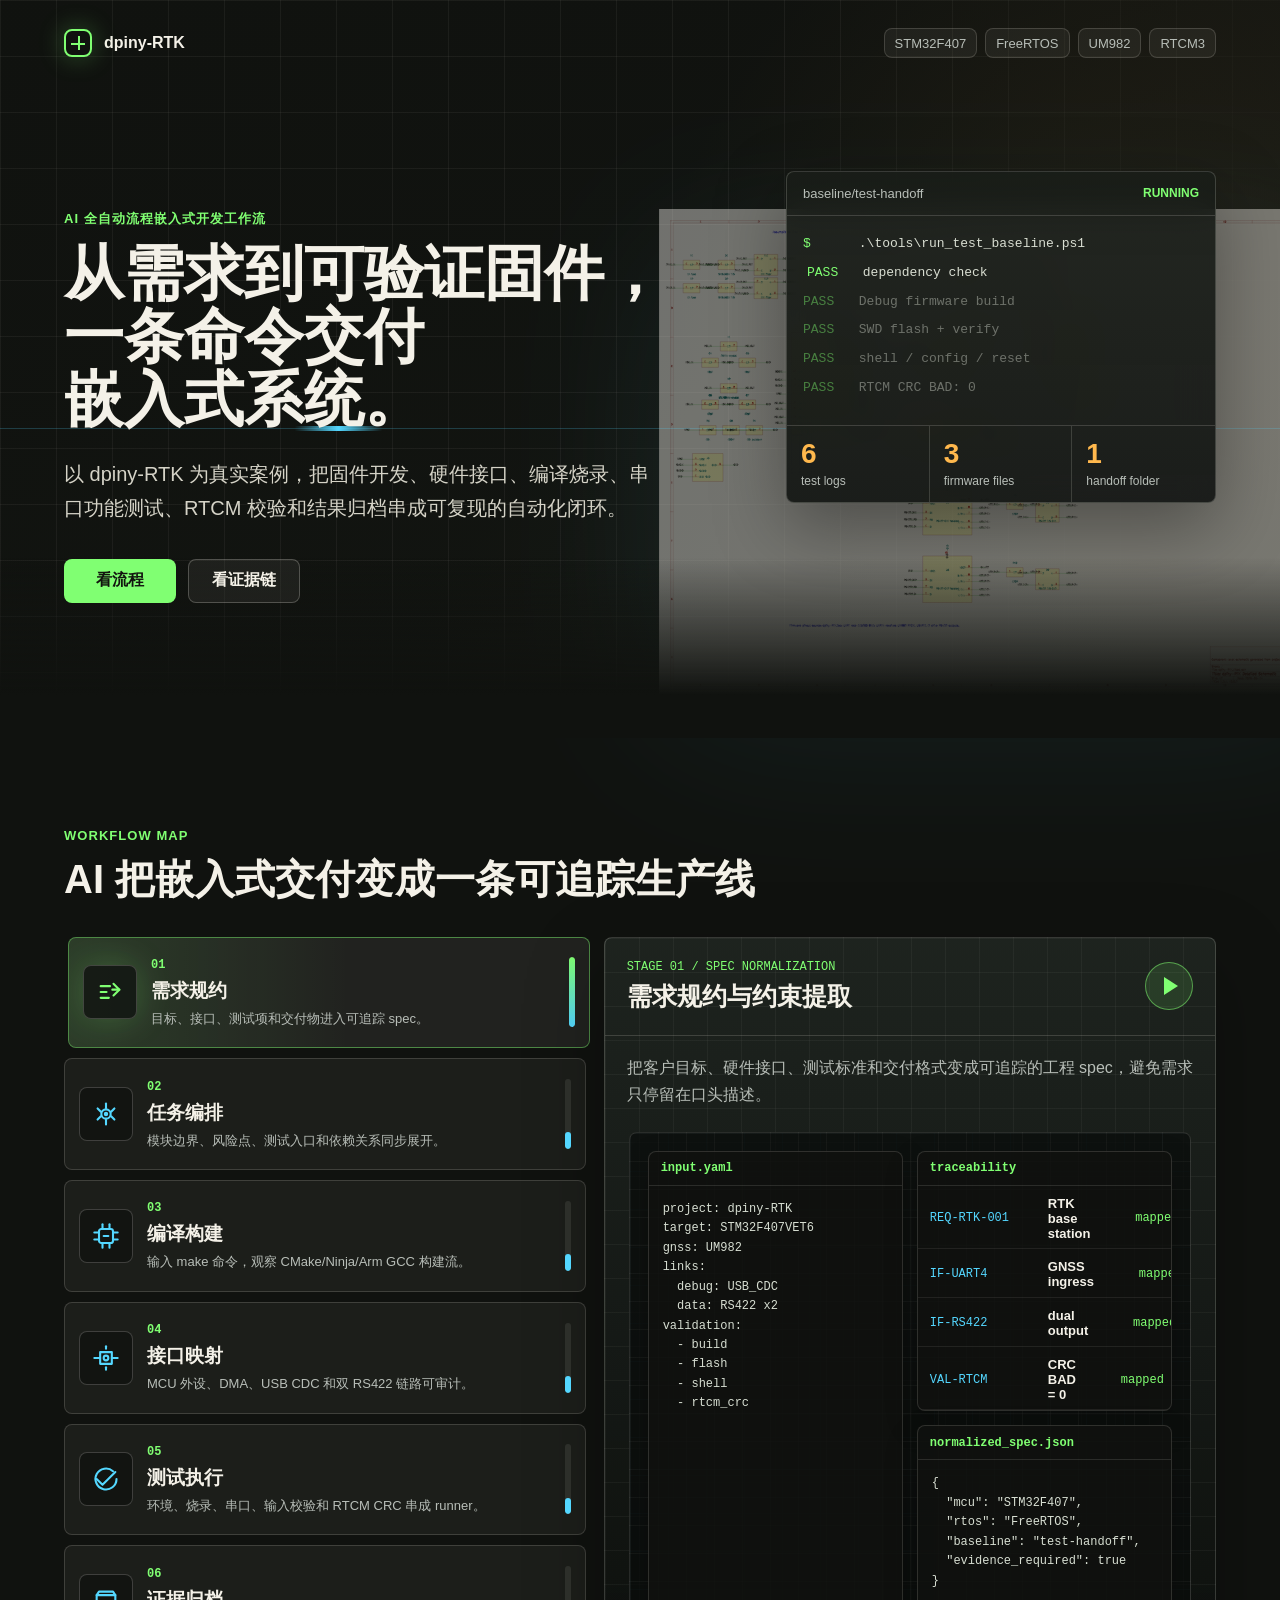
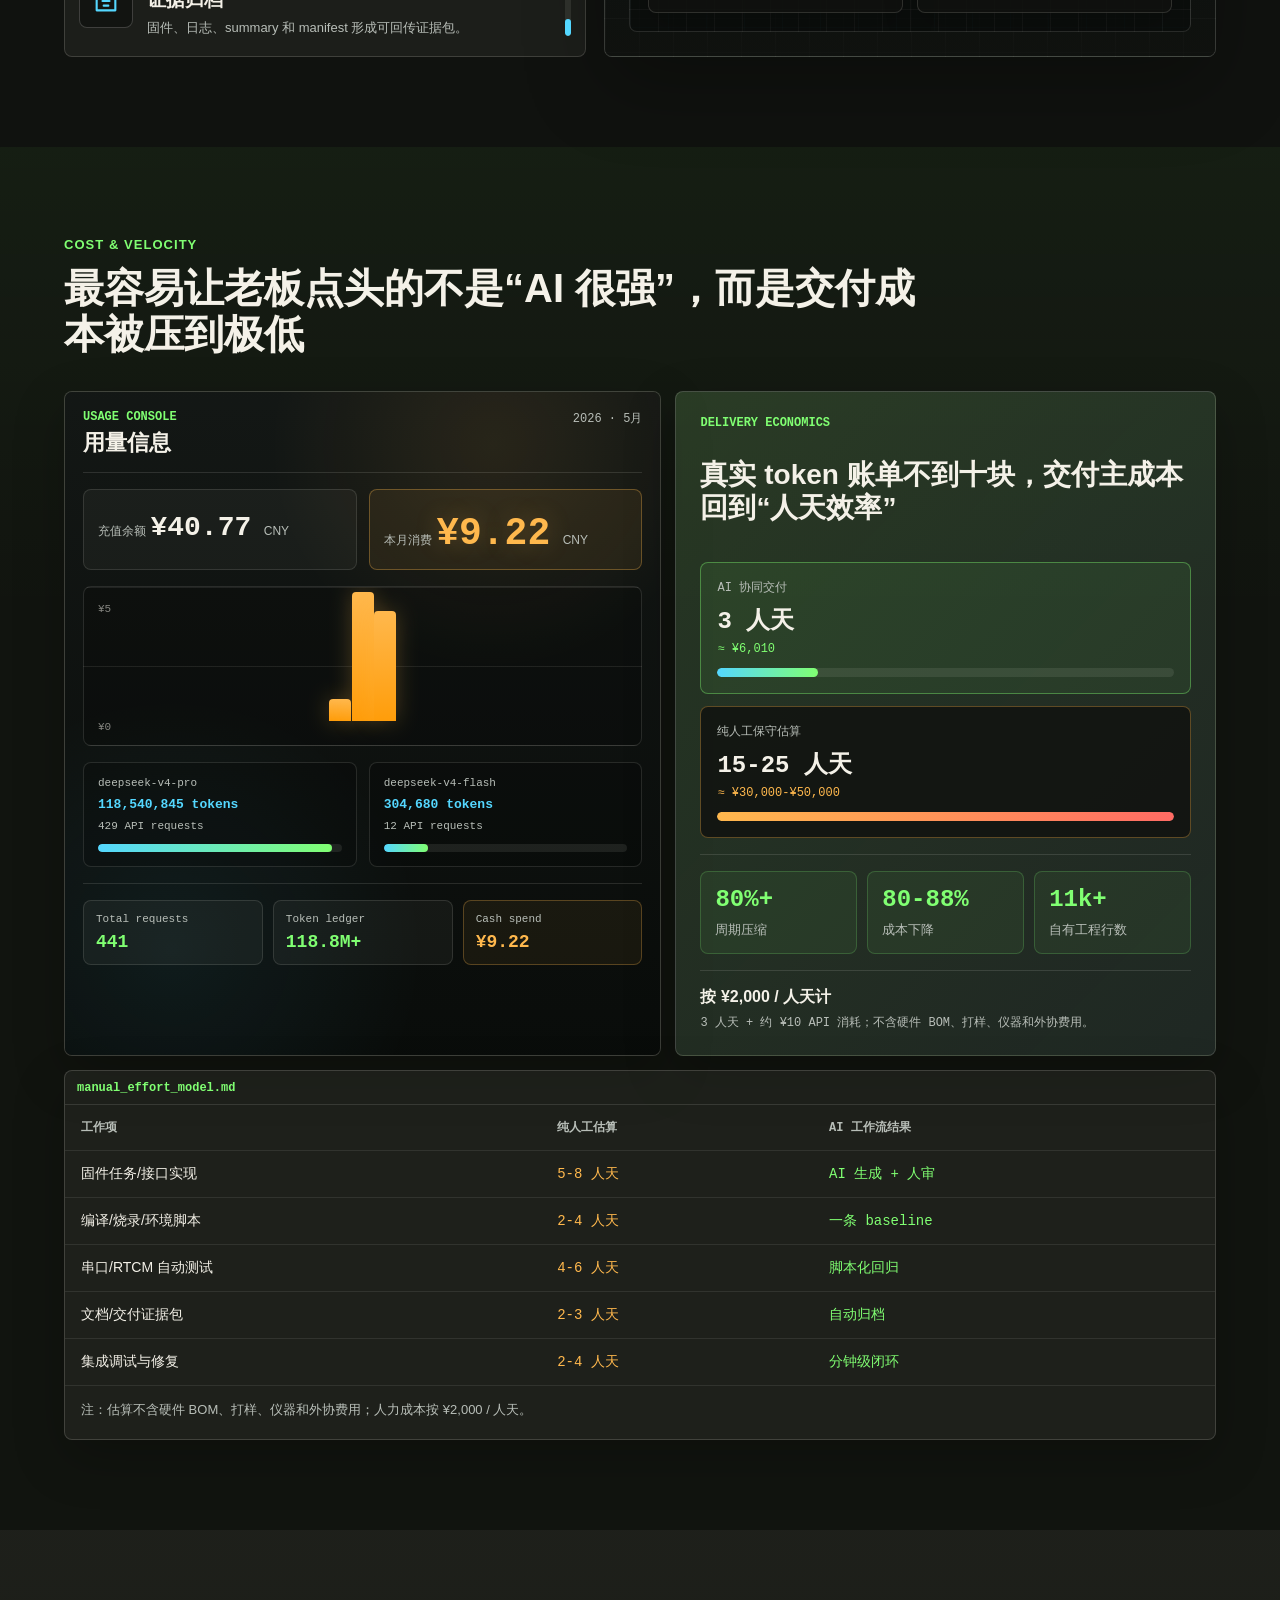
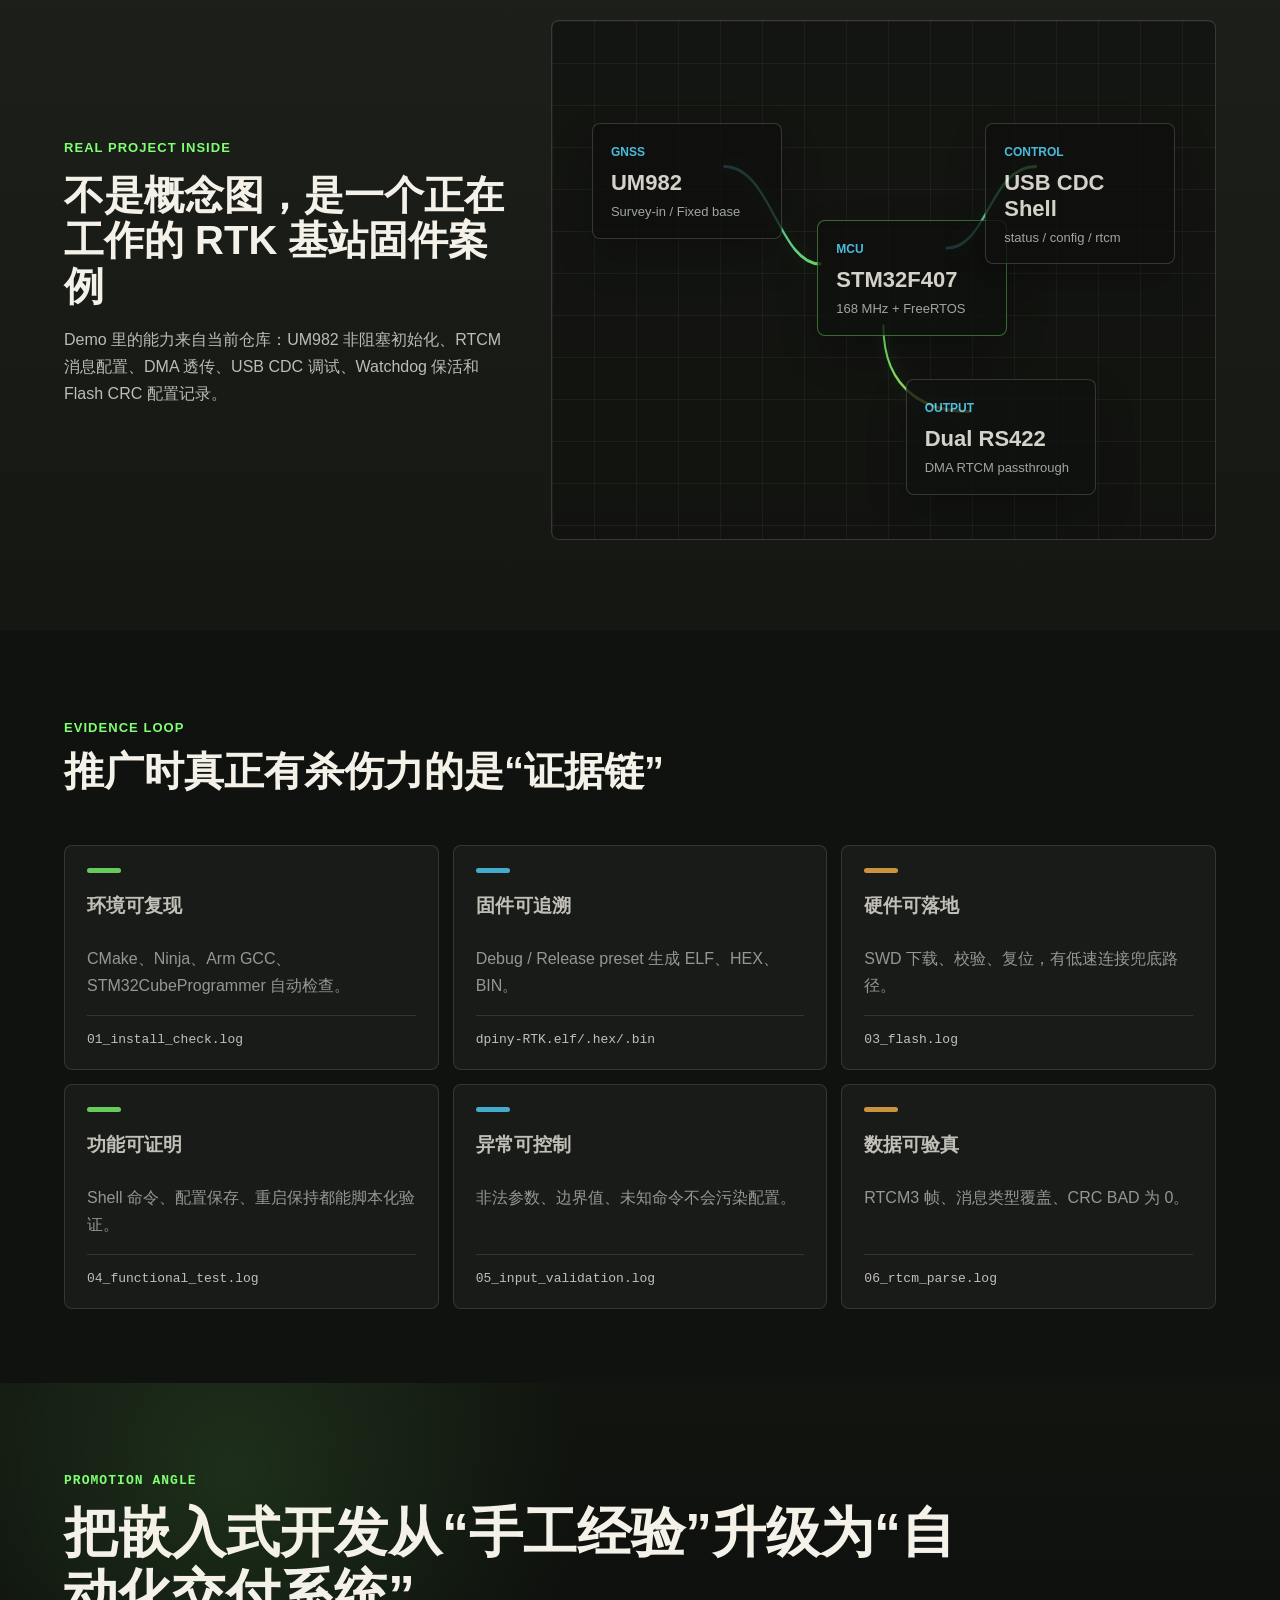
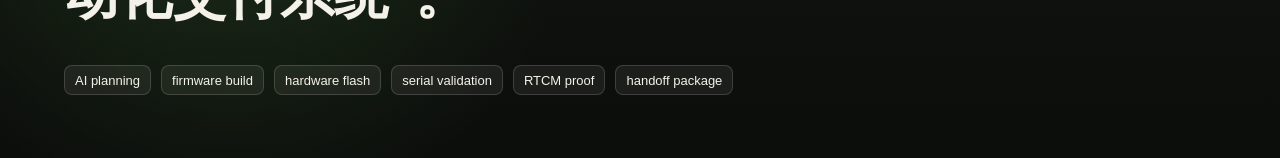
==== docs/index.html @ 2e9d2f45 "Initial public showcase release" ====
<!doctype html>
<html lang="zh-CN">
  <head>
    <meta charset="utf-8">
    <meta name="viewport" content="width=device-width, initial-scale=1">
    <meta http-equiv="refresh" content="0; url=./promo-demo/">
    <title>dpiny-RTK AI Embedded Workflow</title>
    <style>
      :root {
        color-scheme: dark;
        font-family: "Segoe UI", "PingFang SC", "Microsoft YaHei", Arial, sans-serif;
        background: #10120f;
        color: #f4f1e8;
      }

      body {
        margin: 0;
        min-height: 100vh;
        display: grid;
        place-items: center;
        padding: 24px;
      }

      main {
        max-width: 680px;
        border: 1px solid rgba(244, 241, 232, 0.16);
        border-radius: 8px;
        padding: 28px;
        background: rgba(244, 241, 232, 0.06);
      }

      h1 {
        margin: 0 0 12px;
        font-size: 28px;
        letter-spacing: 0;
      }

      p {
        margin: 0 0 18px;
        color: #b8beb8;
        line-height: 1.7;
      }

      a {
        color: #80ff72;
        font-weight: 700;
      }
    </style>
  </head>
  <body>
    <main>
      <h1>dpiny-RTK AI Embedded Workflow</h1>
      <p>正在打开项目交互主页。如果没有自动跳转，请点击下面的链接。</p>
      <a href="./promo-demo/">打开交互 Demo</a>
    </main>
  </body>
</html>
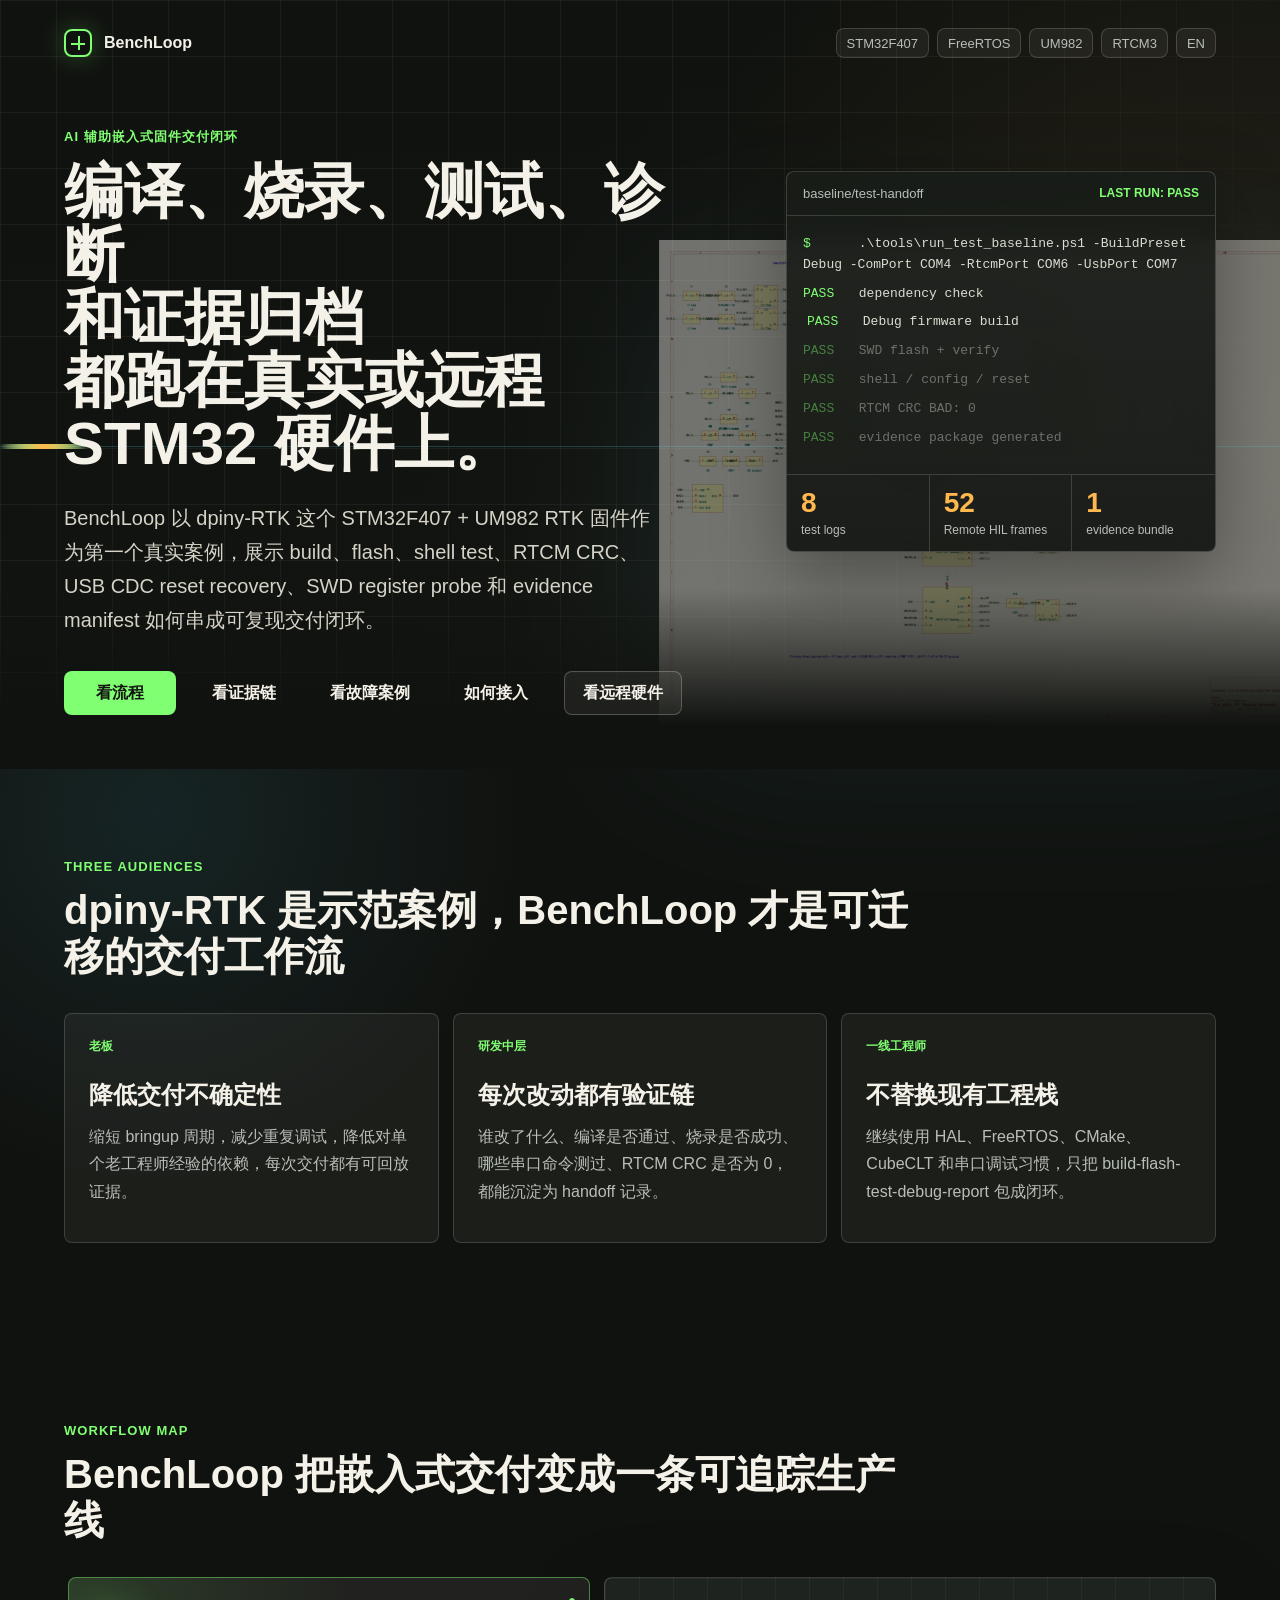
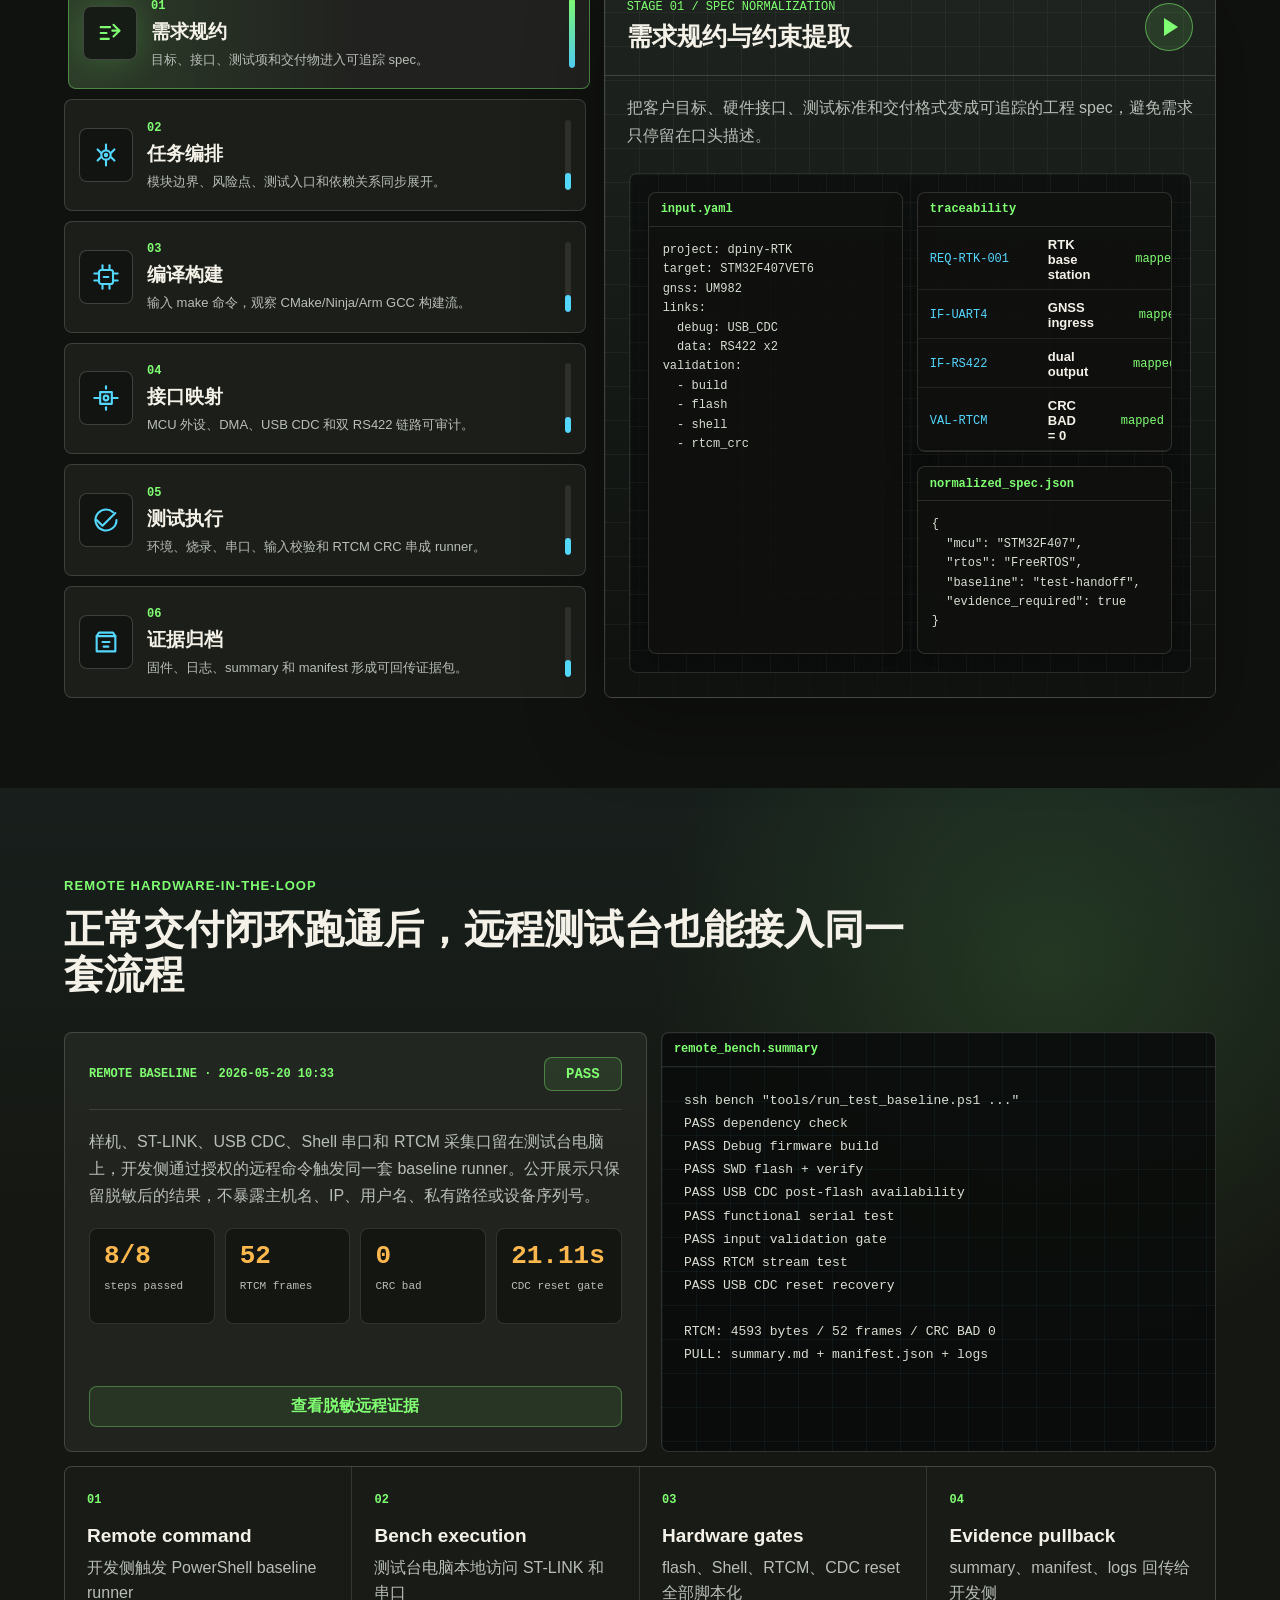
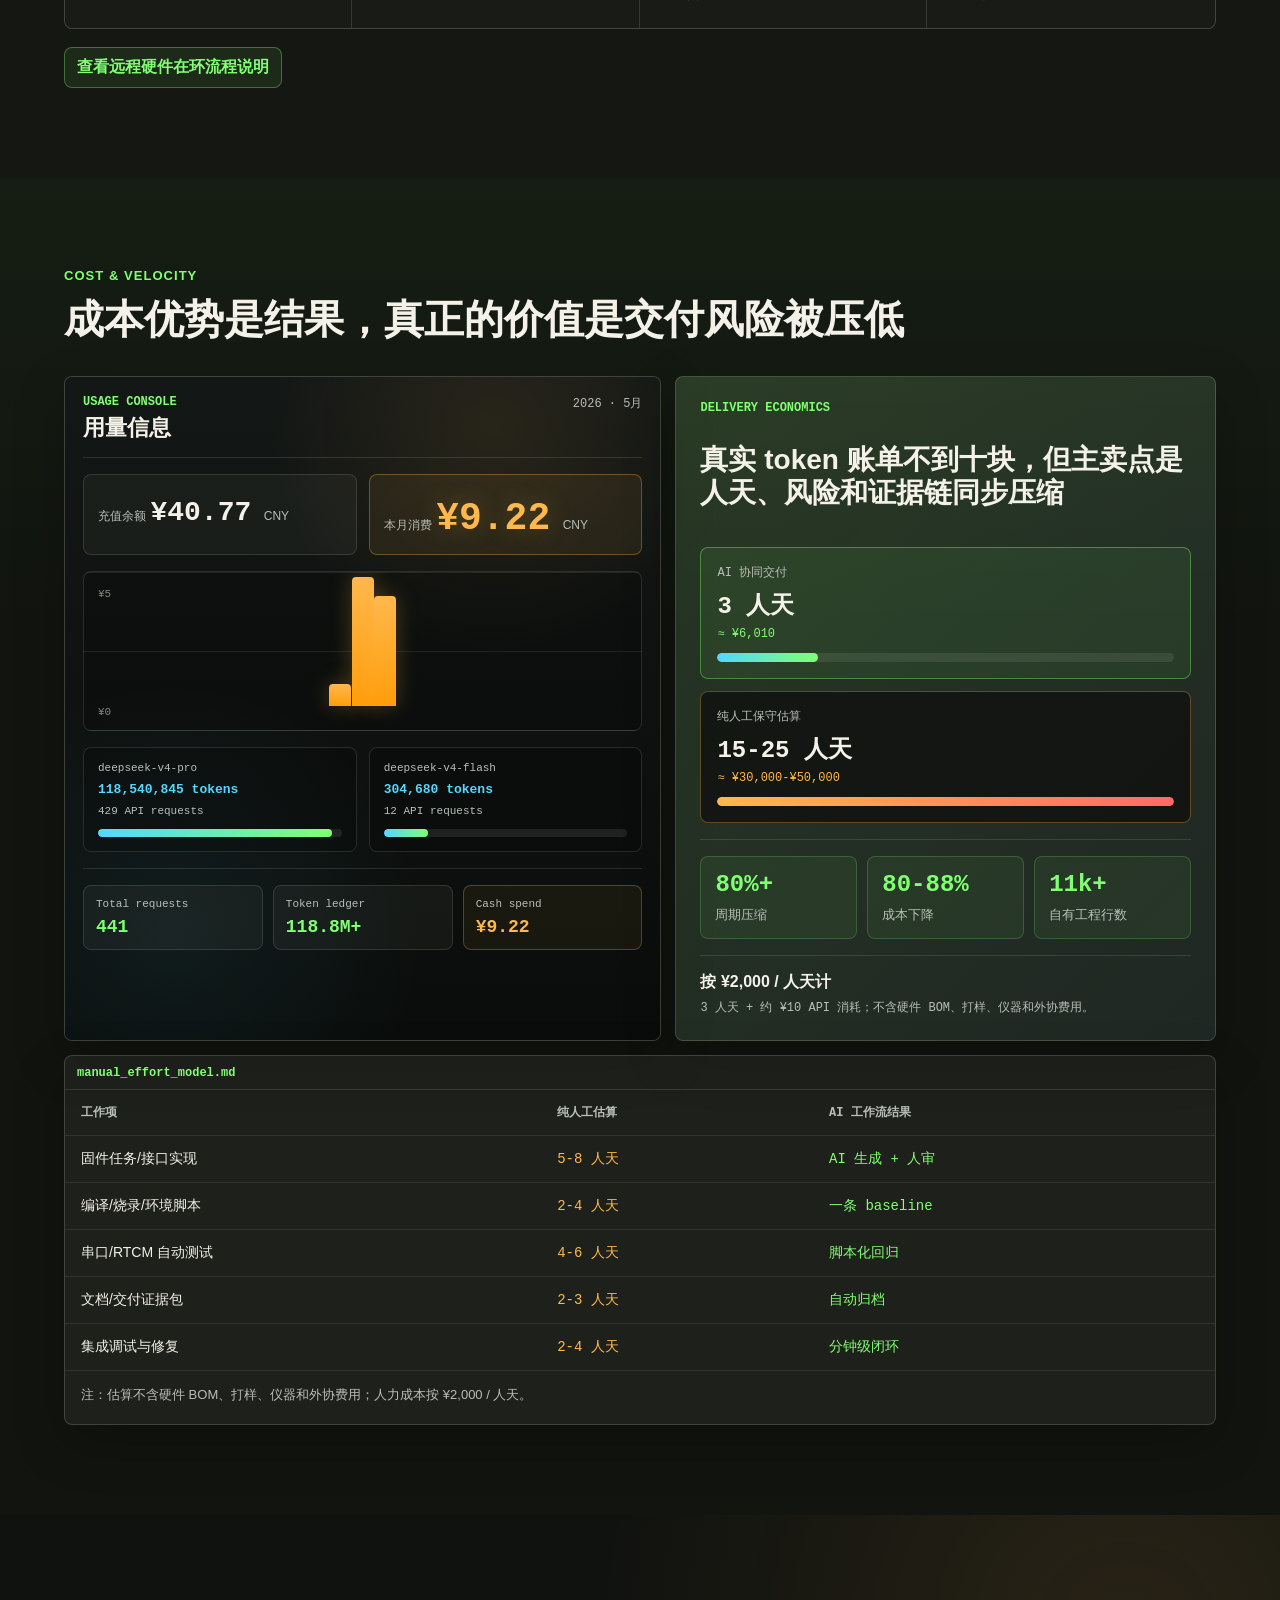
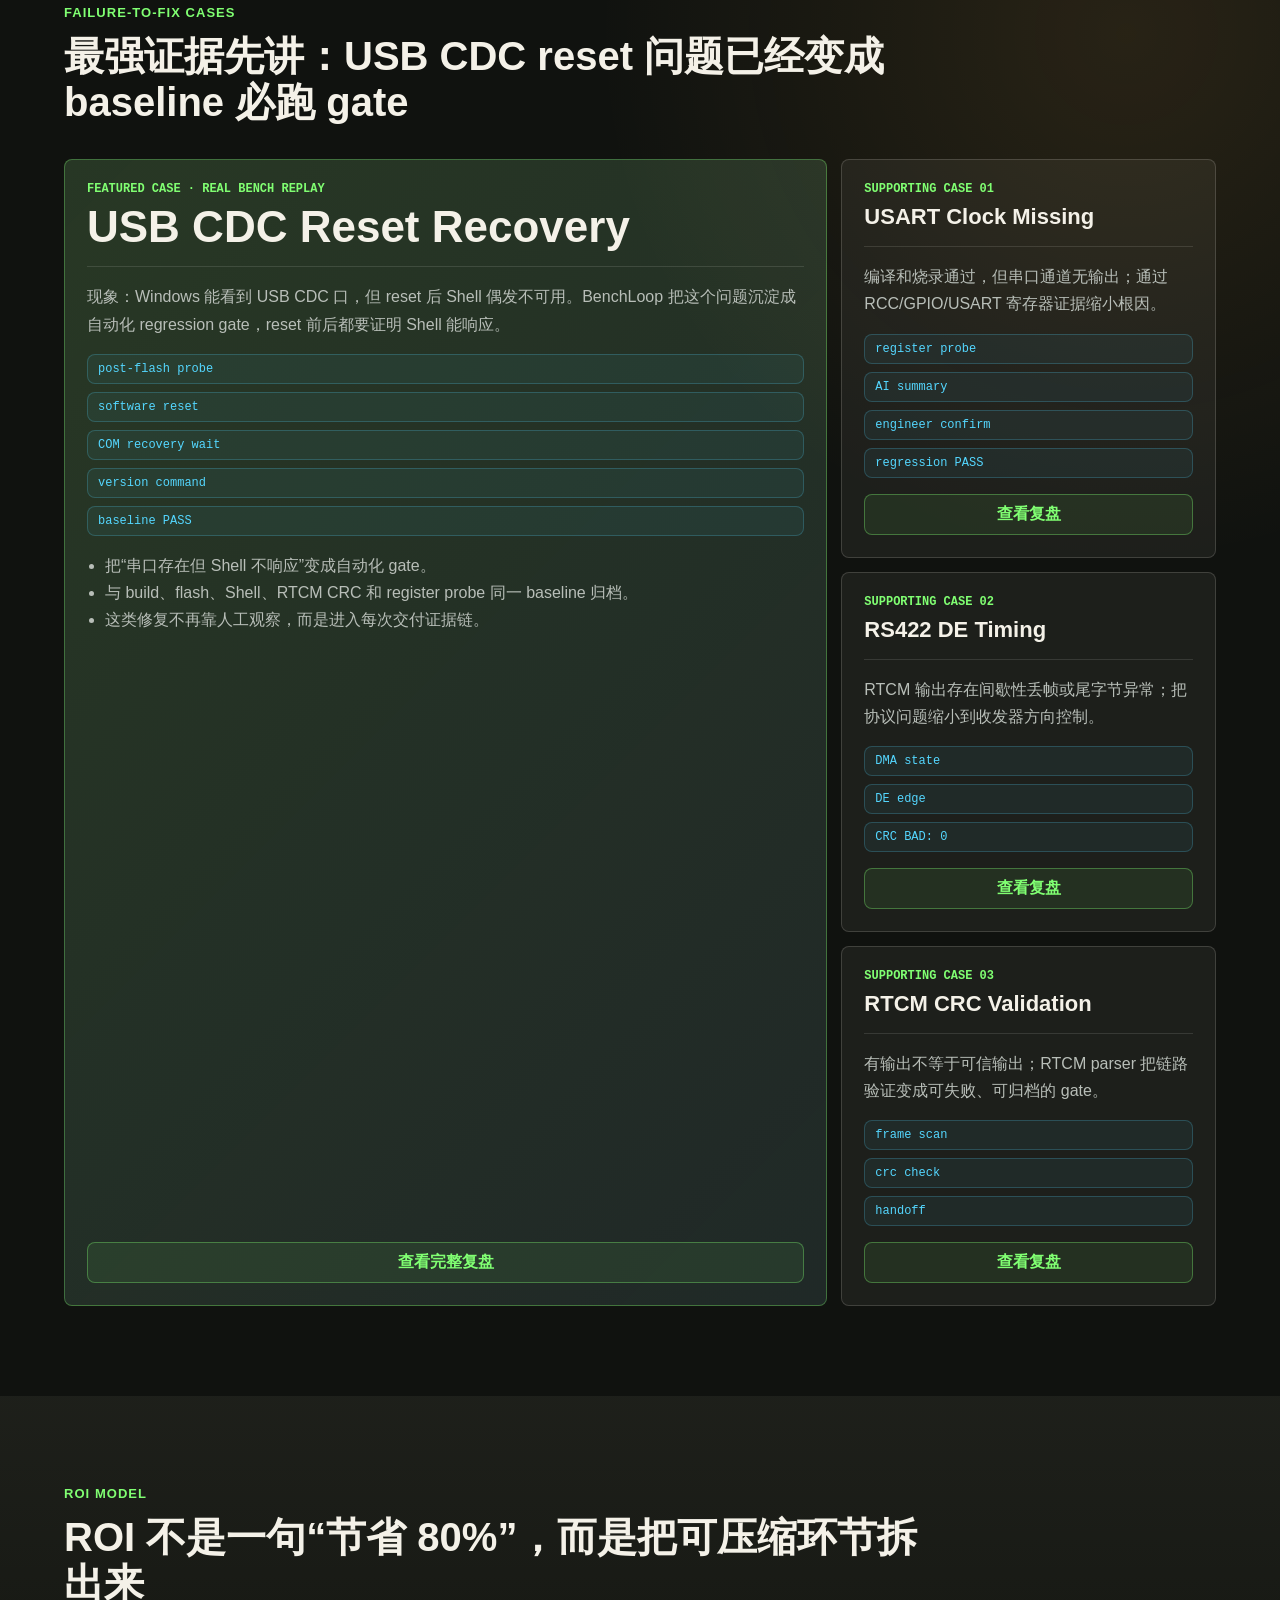
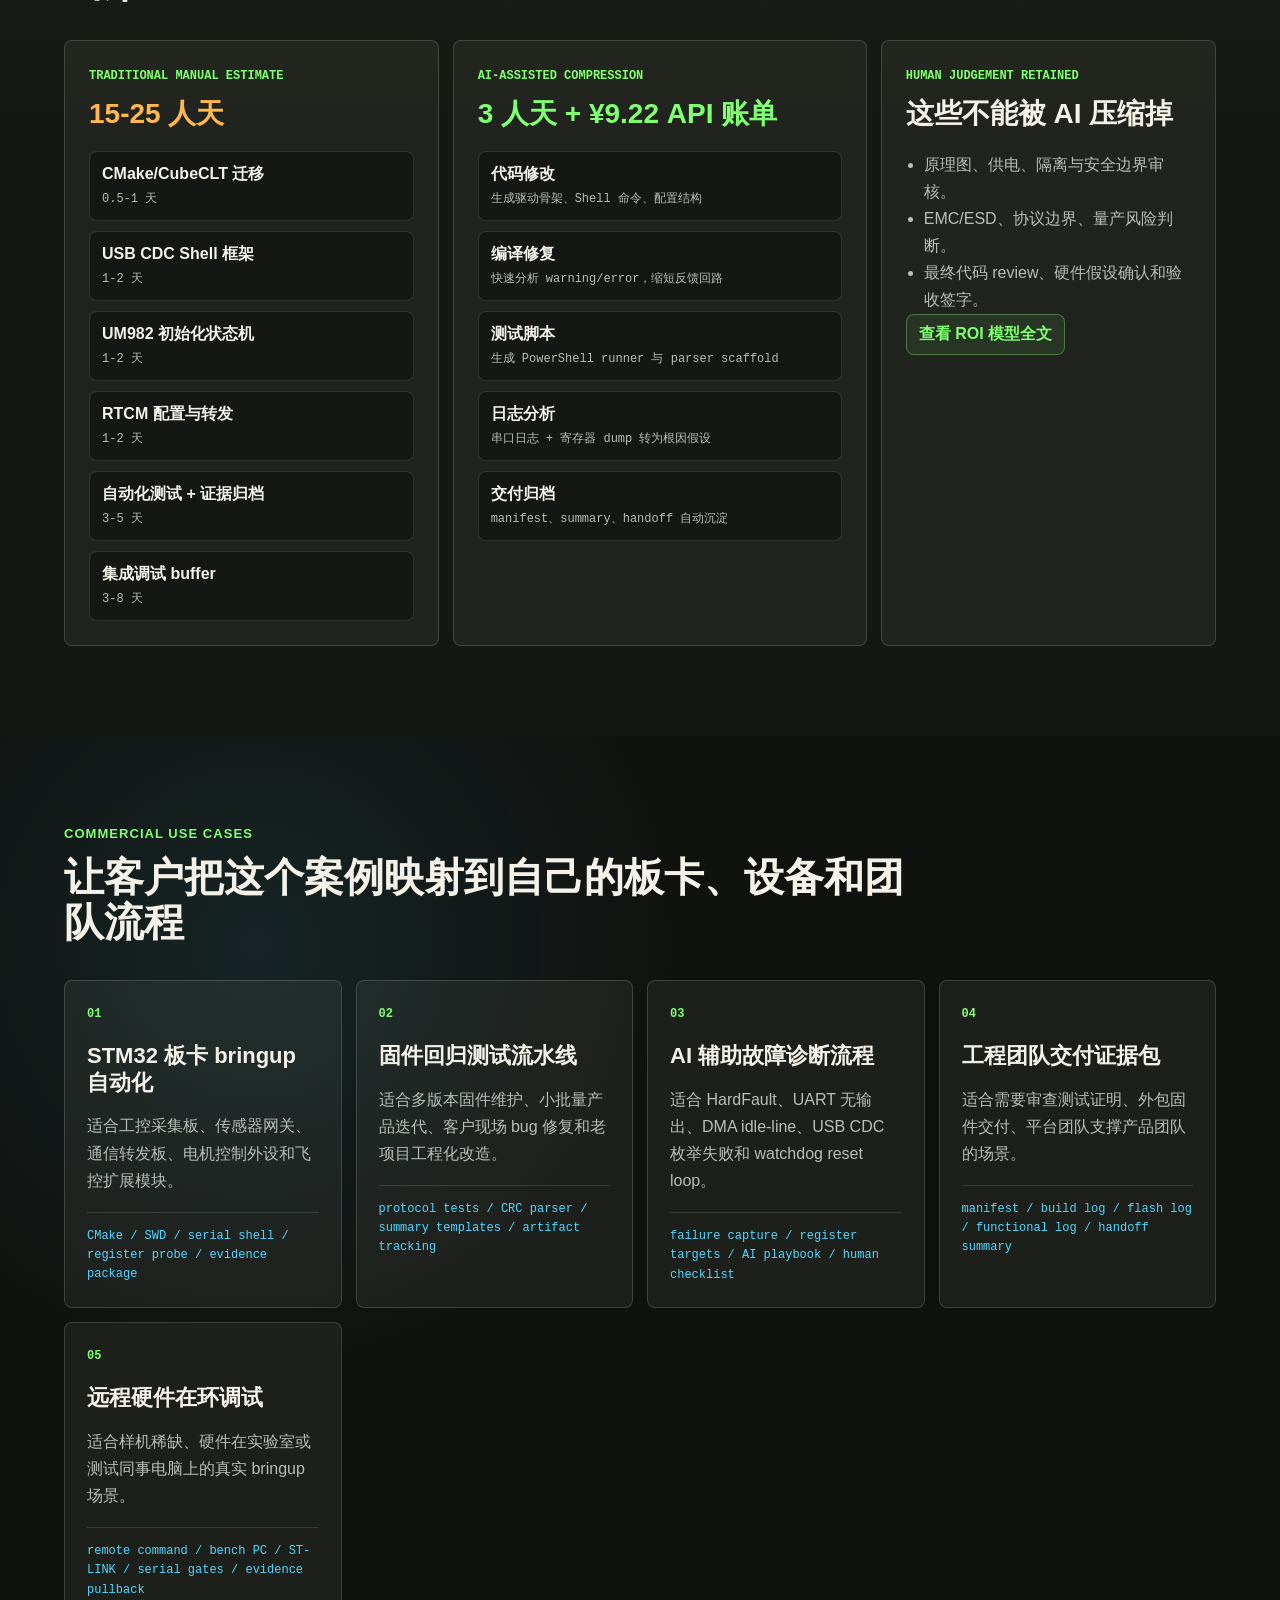
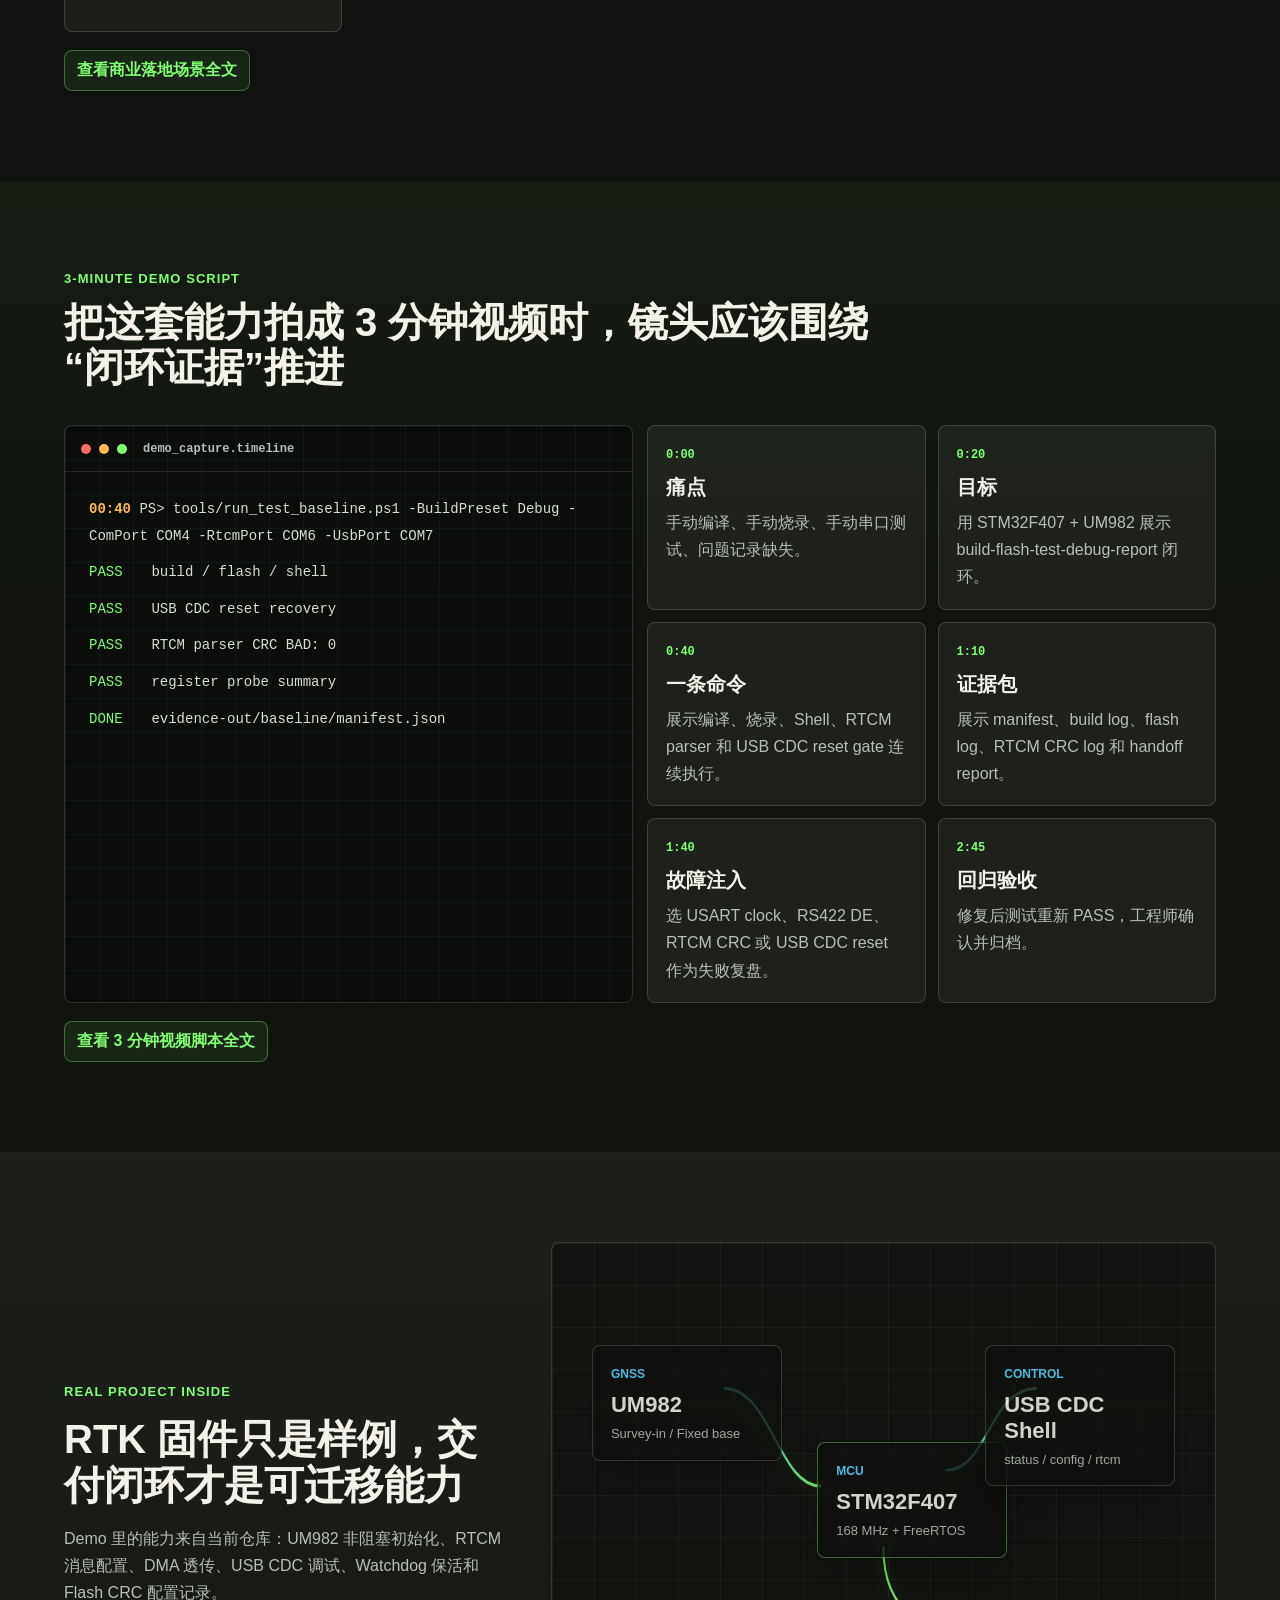
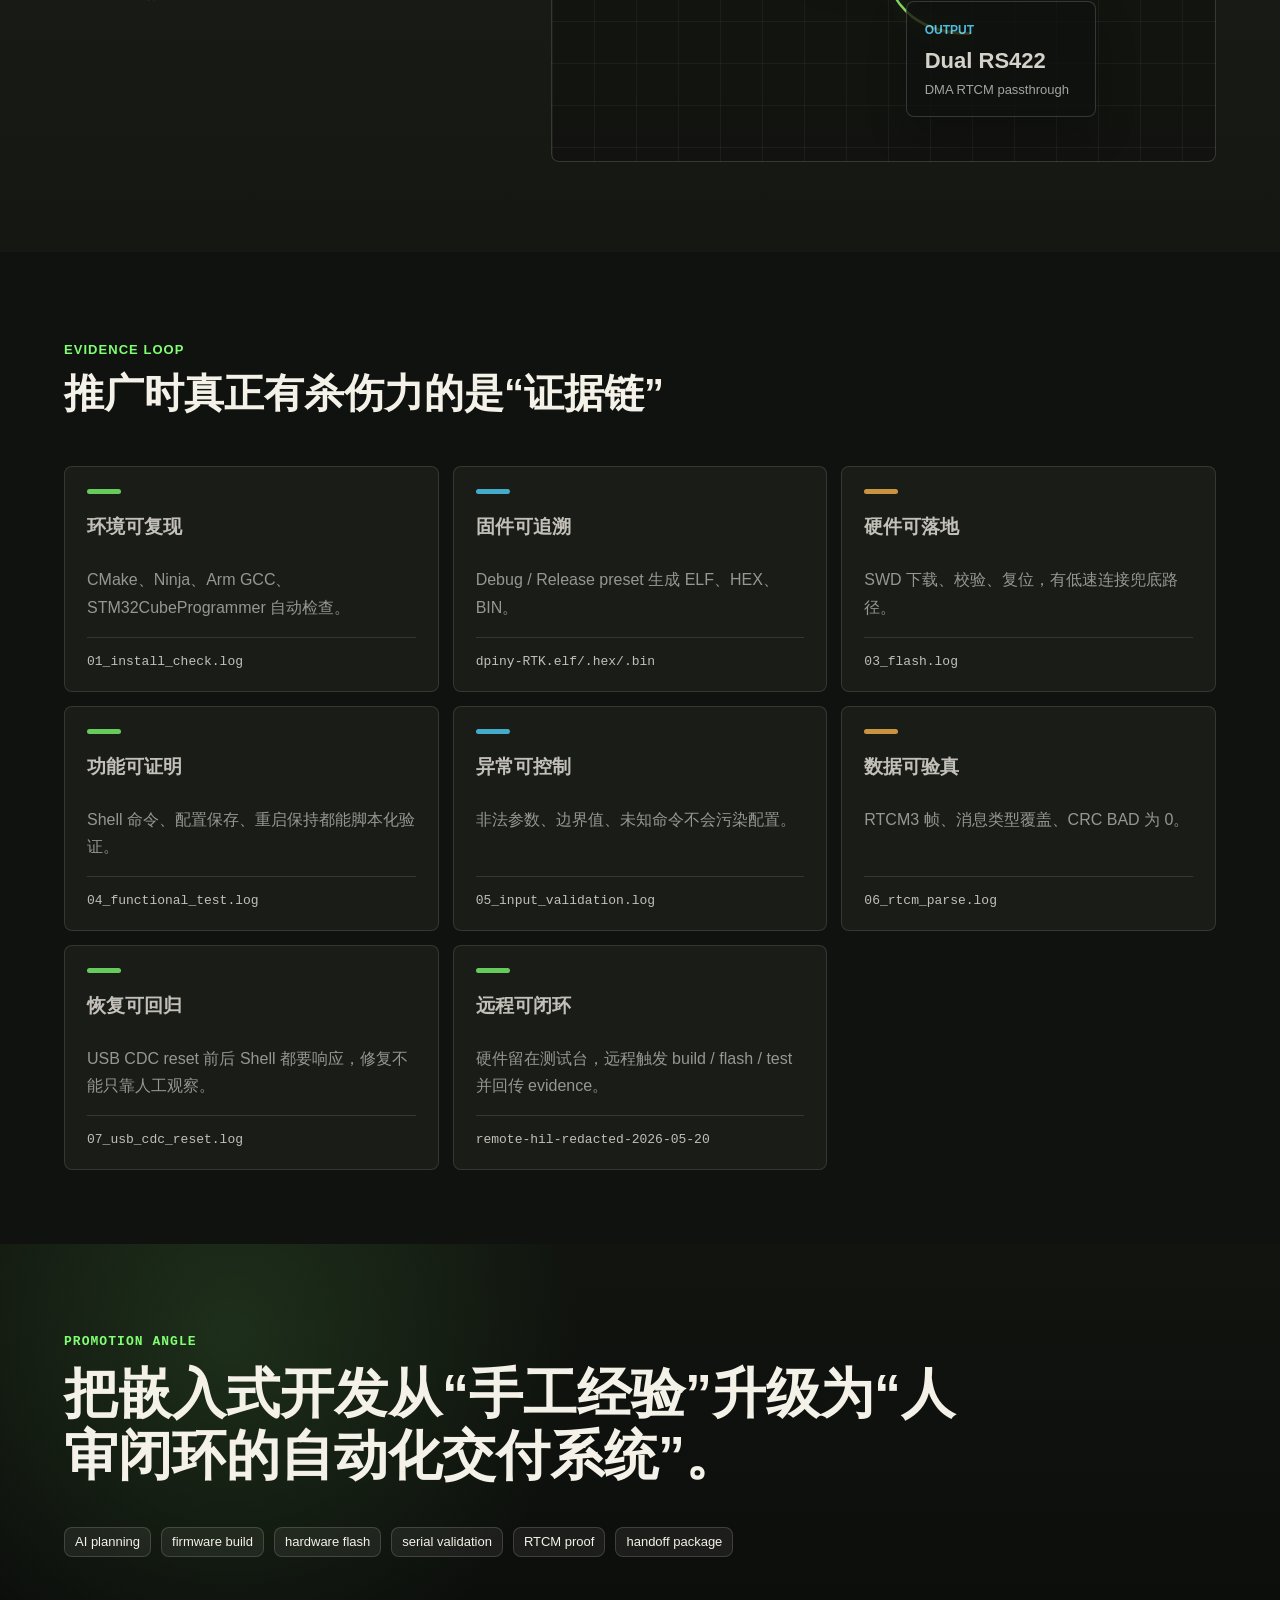
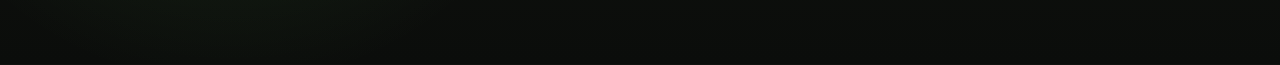
==== commit cbeb20c2: "Rebrand showcase as BenchLoop" ====
--- a/docs/index.html
+++ b/docs/index.html
@@ -4,7 +4,7 @@
     <meta charset="utf-8">
     <meta name="viewport" content="width=device-width, initial-scale=1">
     <meta http-equiv="refresh" content="0; url=./promo-demo/">
-    <title>dpiny-RTK AI Embedded Workflow</title>
+    <title>BenchLoop AI Embedded Workflow</title>
     <style>
       :root {
         color-scheme: dark;
@@ -49,7 +49,7 @@
   </head>
   <body>
     <main>
-      <h1>dpiny-RTK AI Embedded Workflow</h1>
+      <h1>BenchLoop AI Embedded Workflow</h1>
       <p>正在打开项目交互主页。如果没有自动跳转，请点击下面的链接。</p>
       <a href="./promo-demo/">打开交互 Demo</a>
     </main>
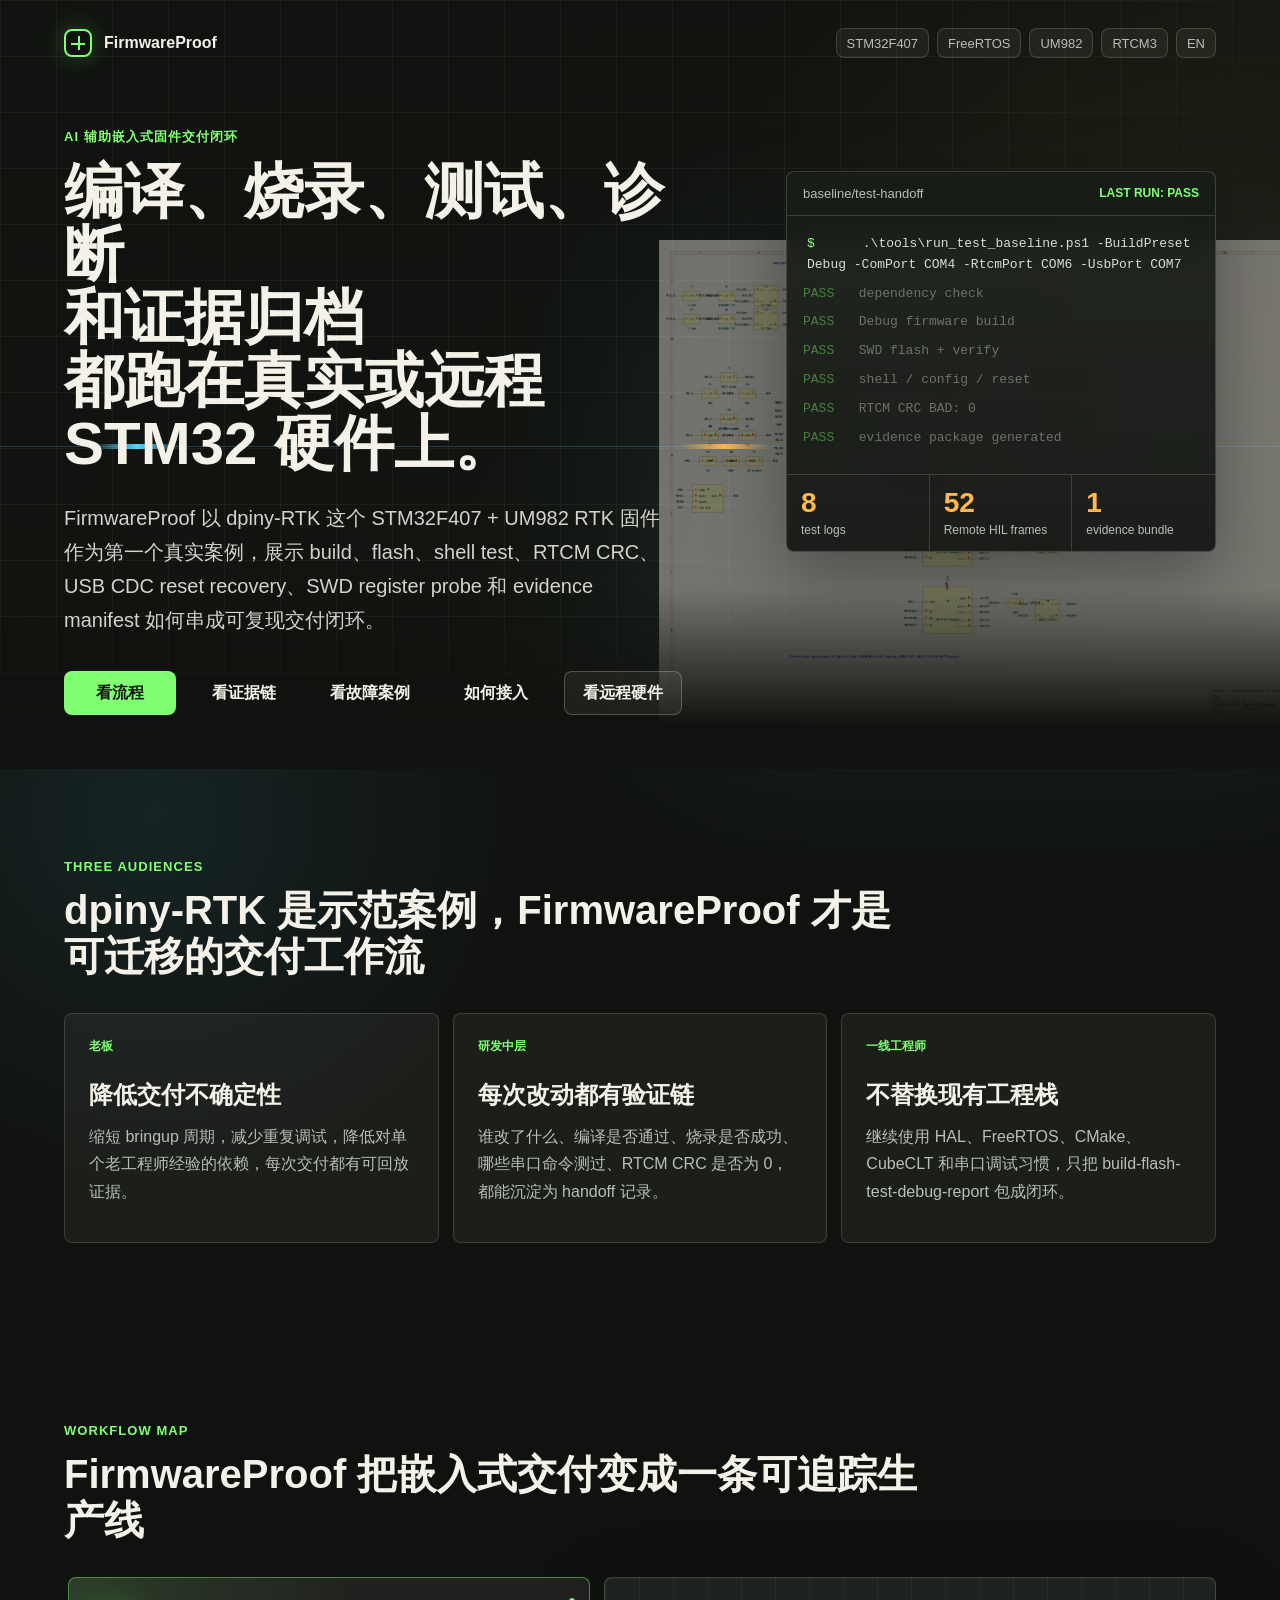
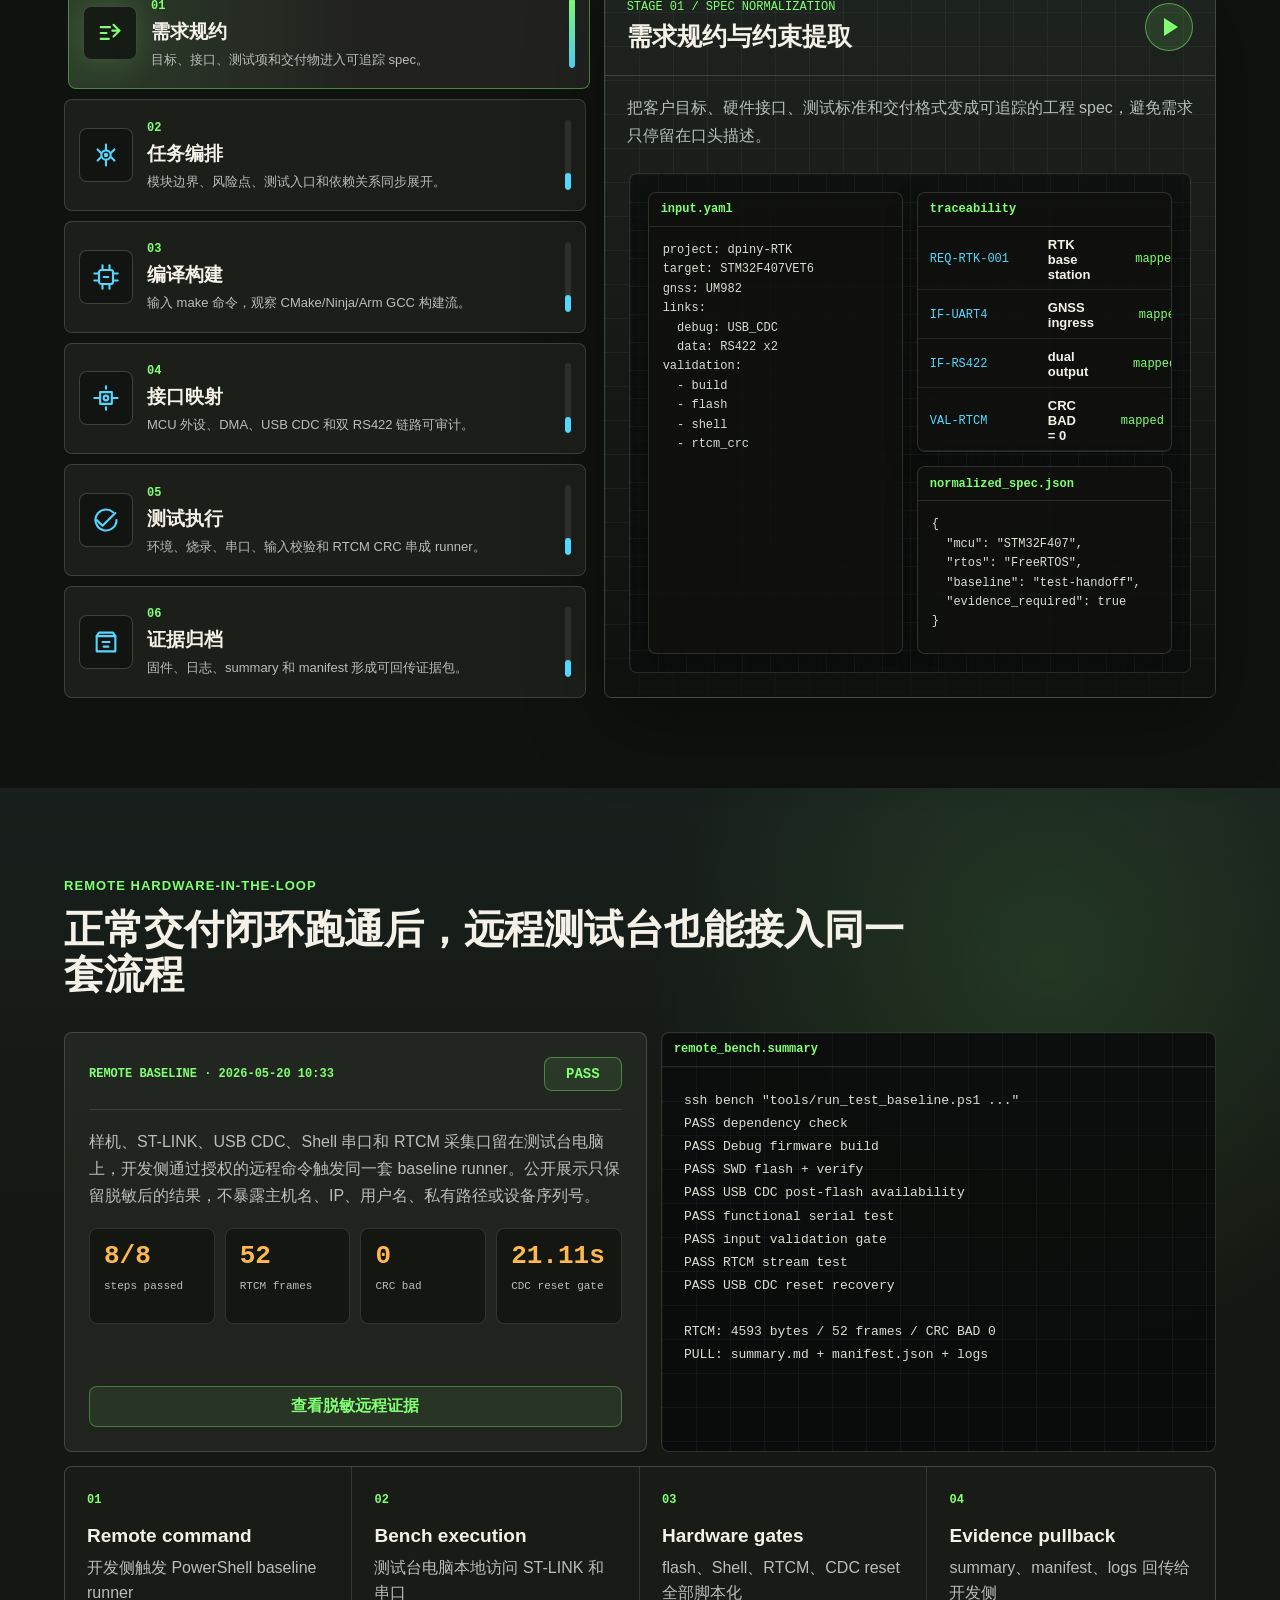
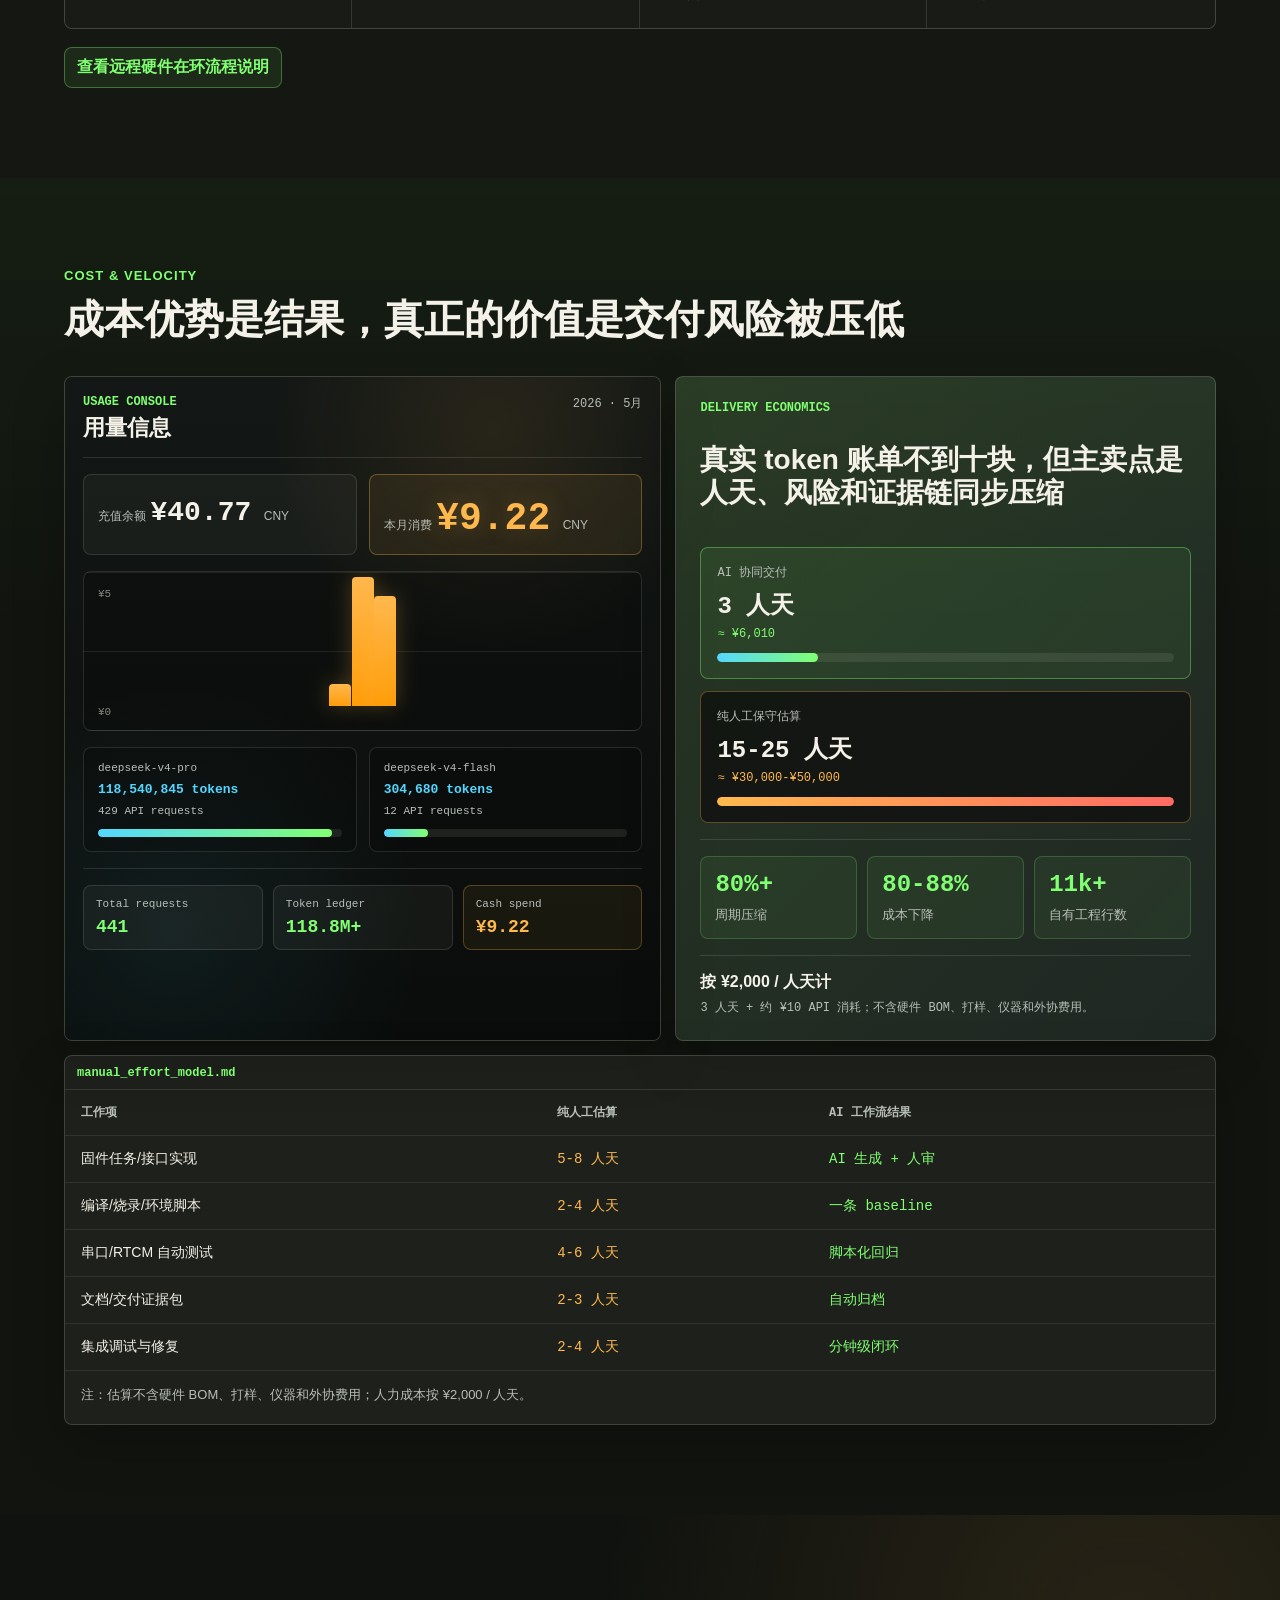
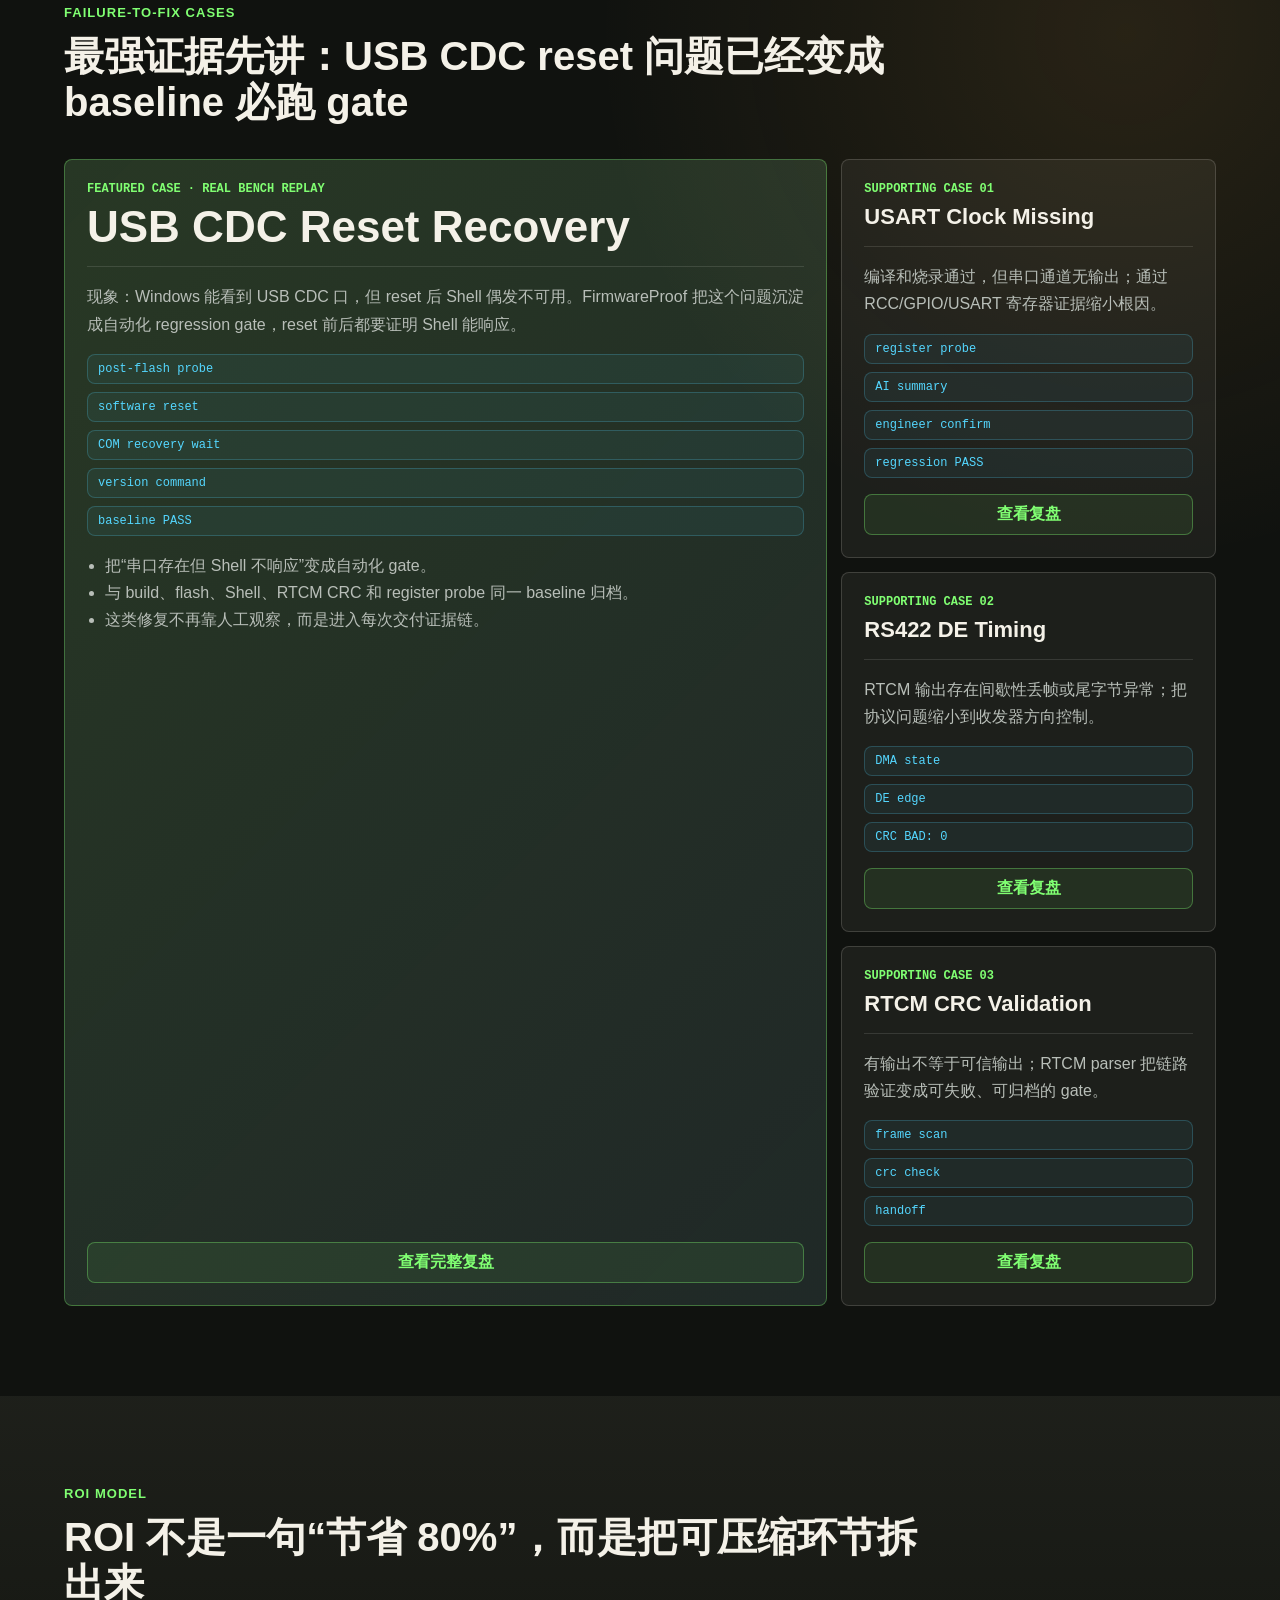
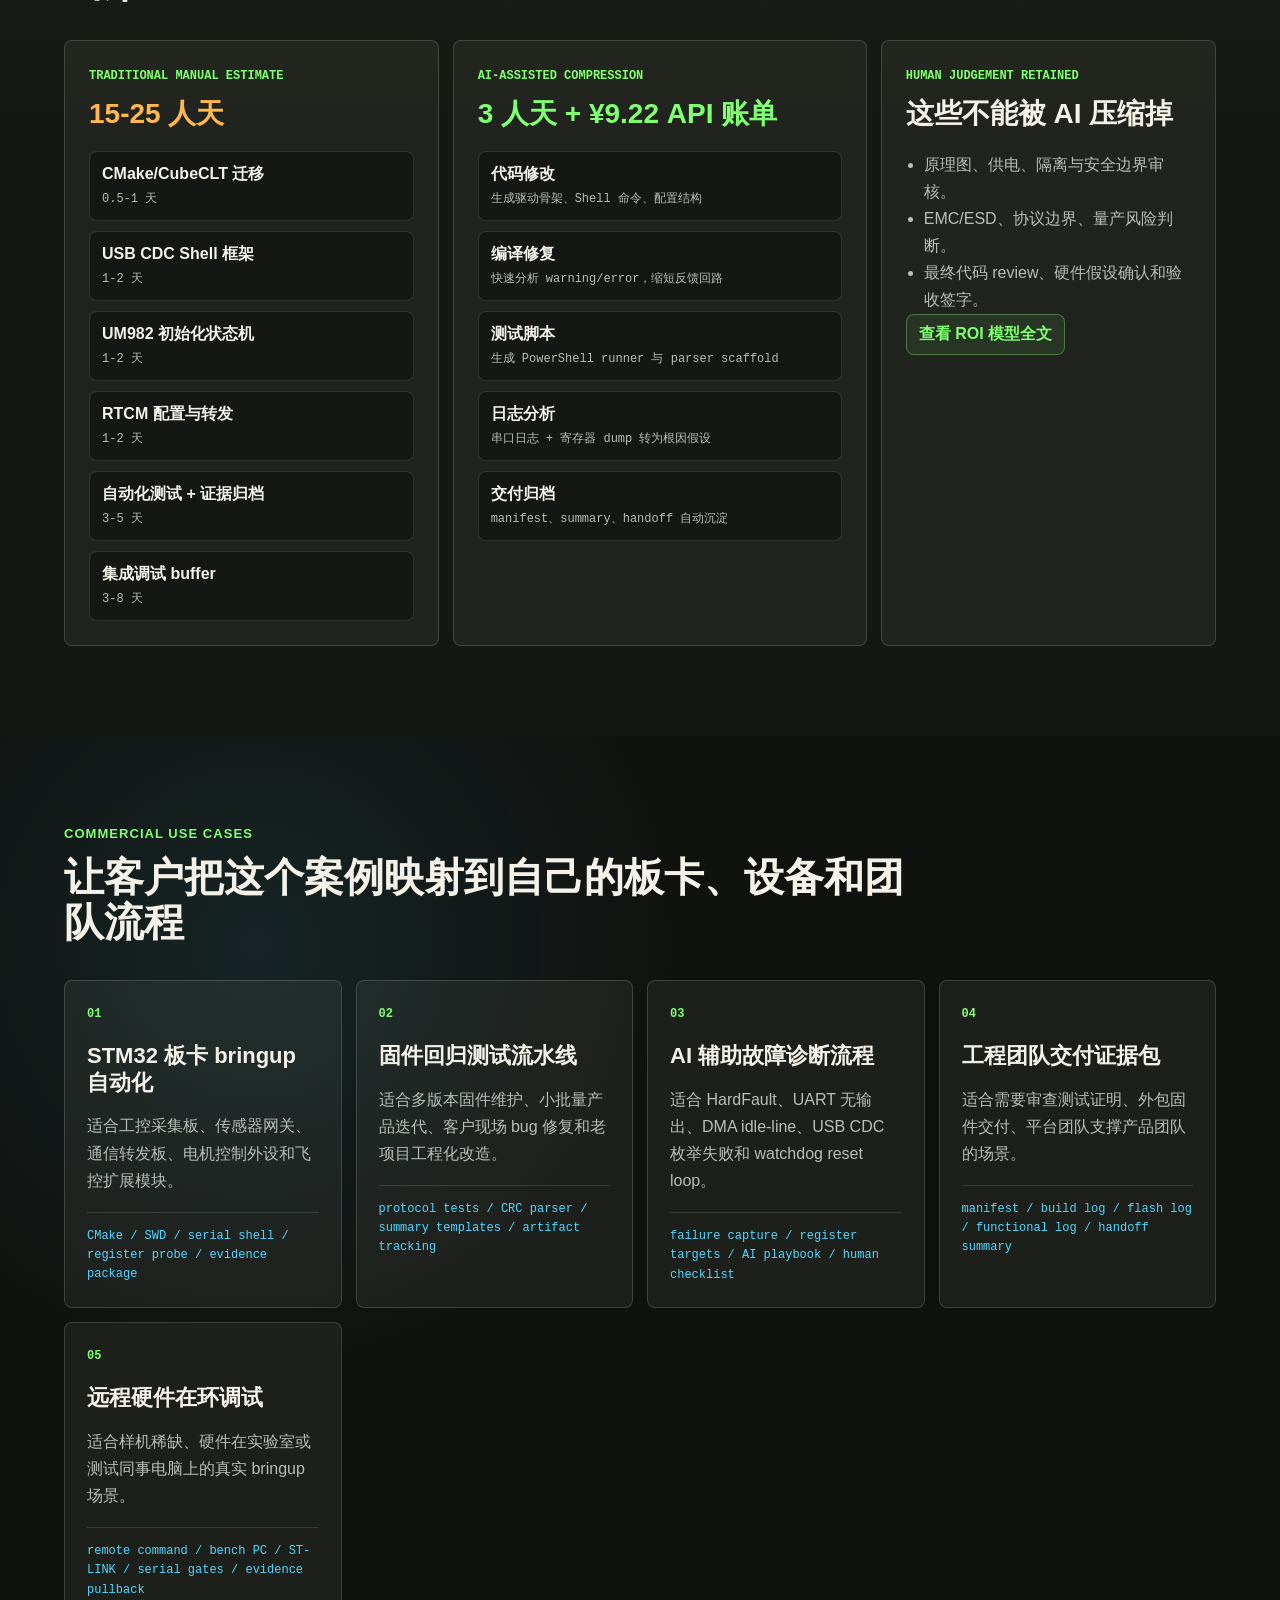
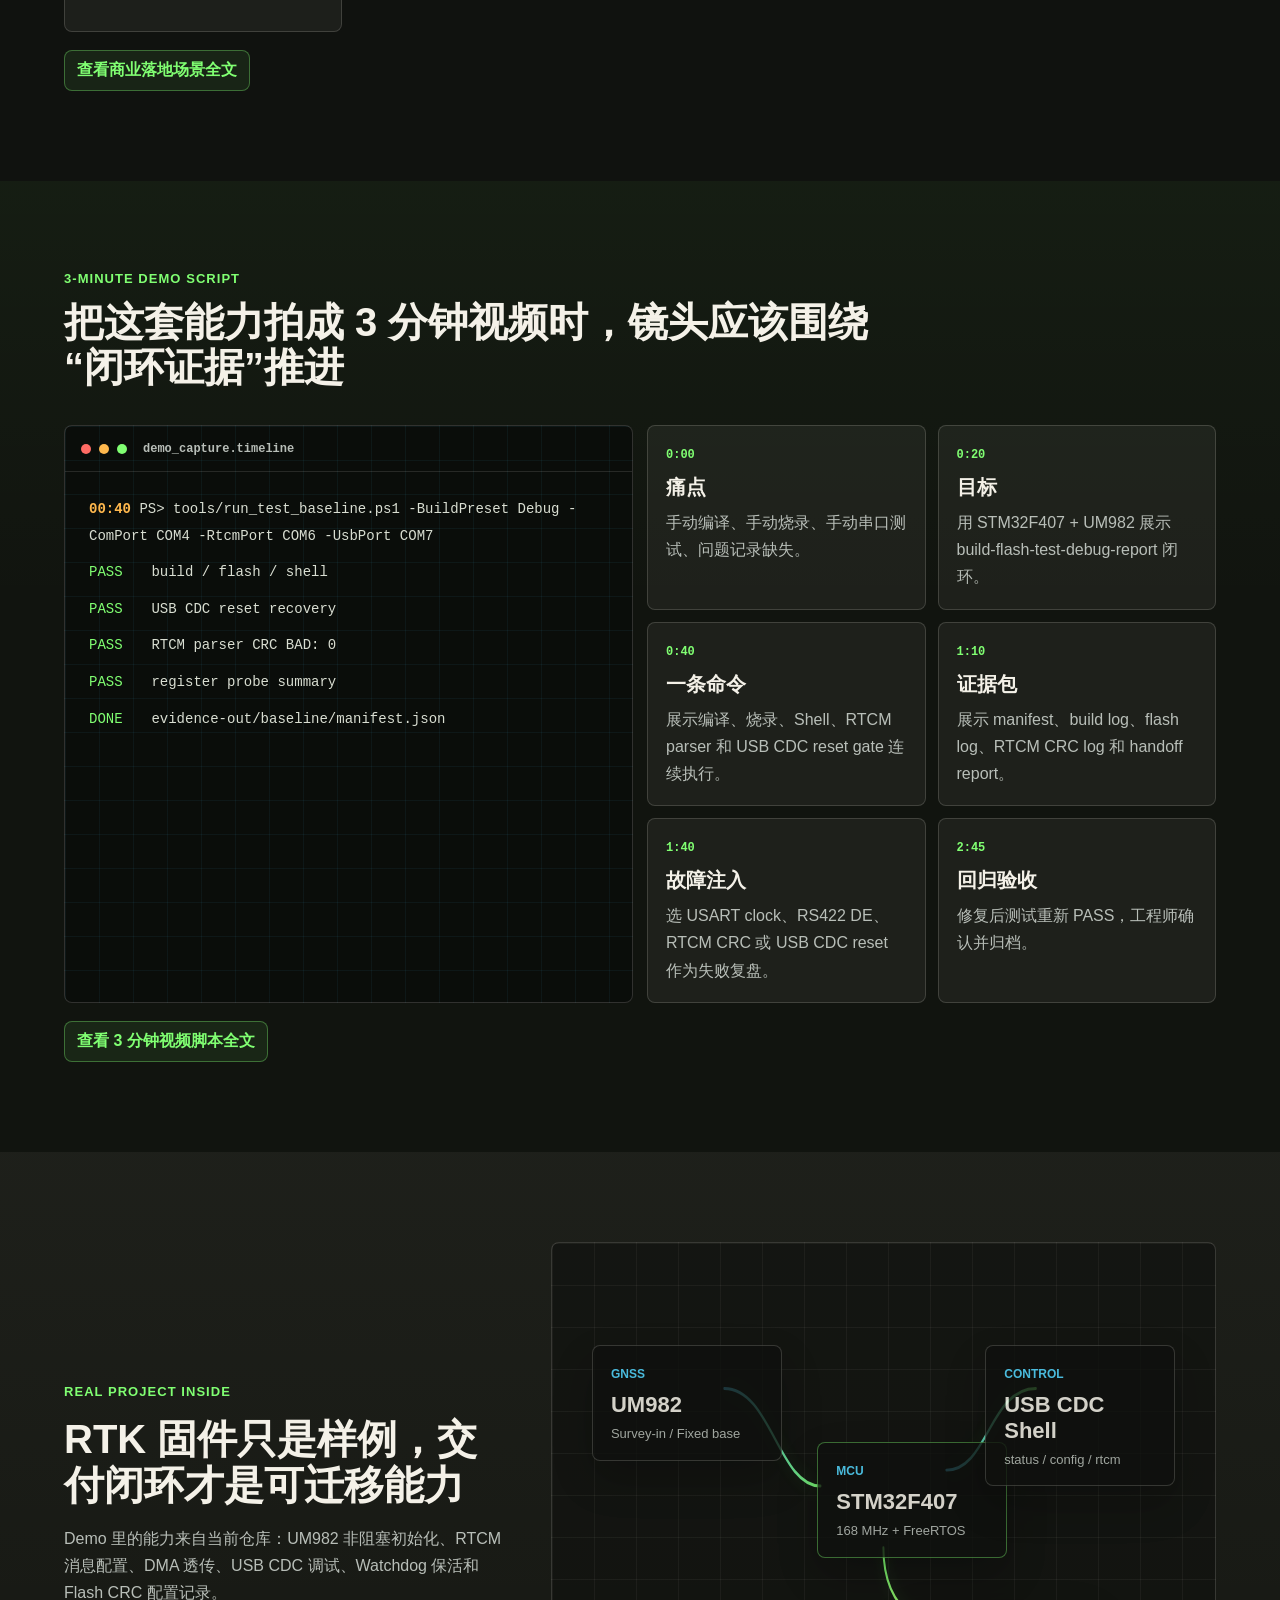
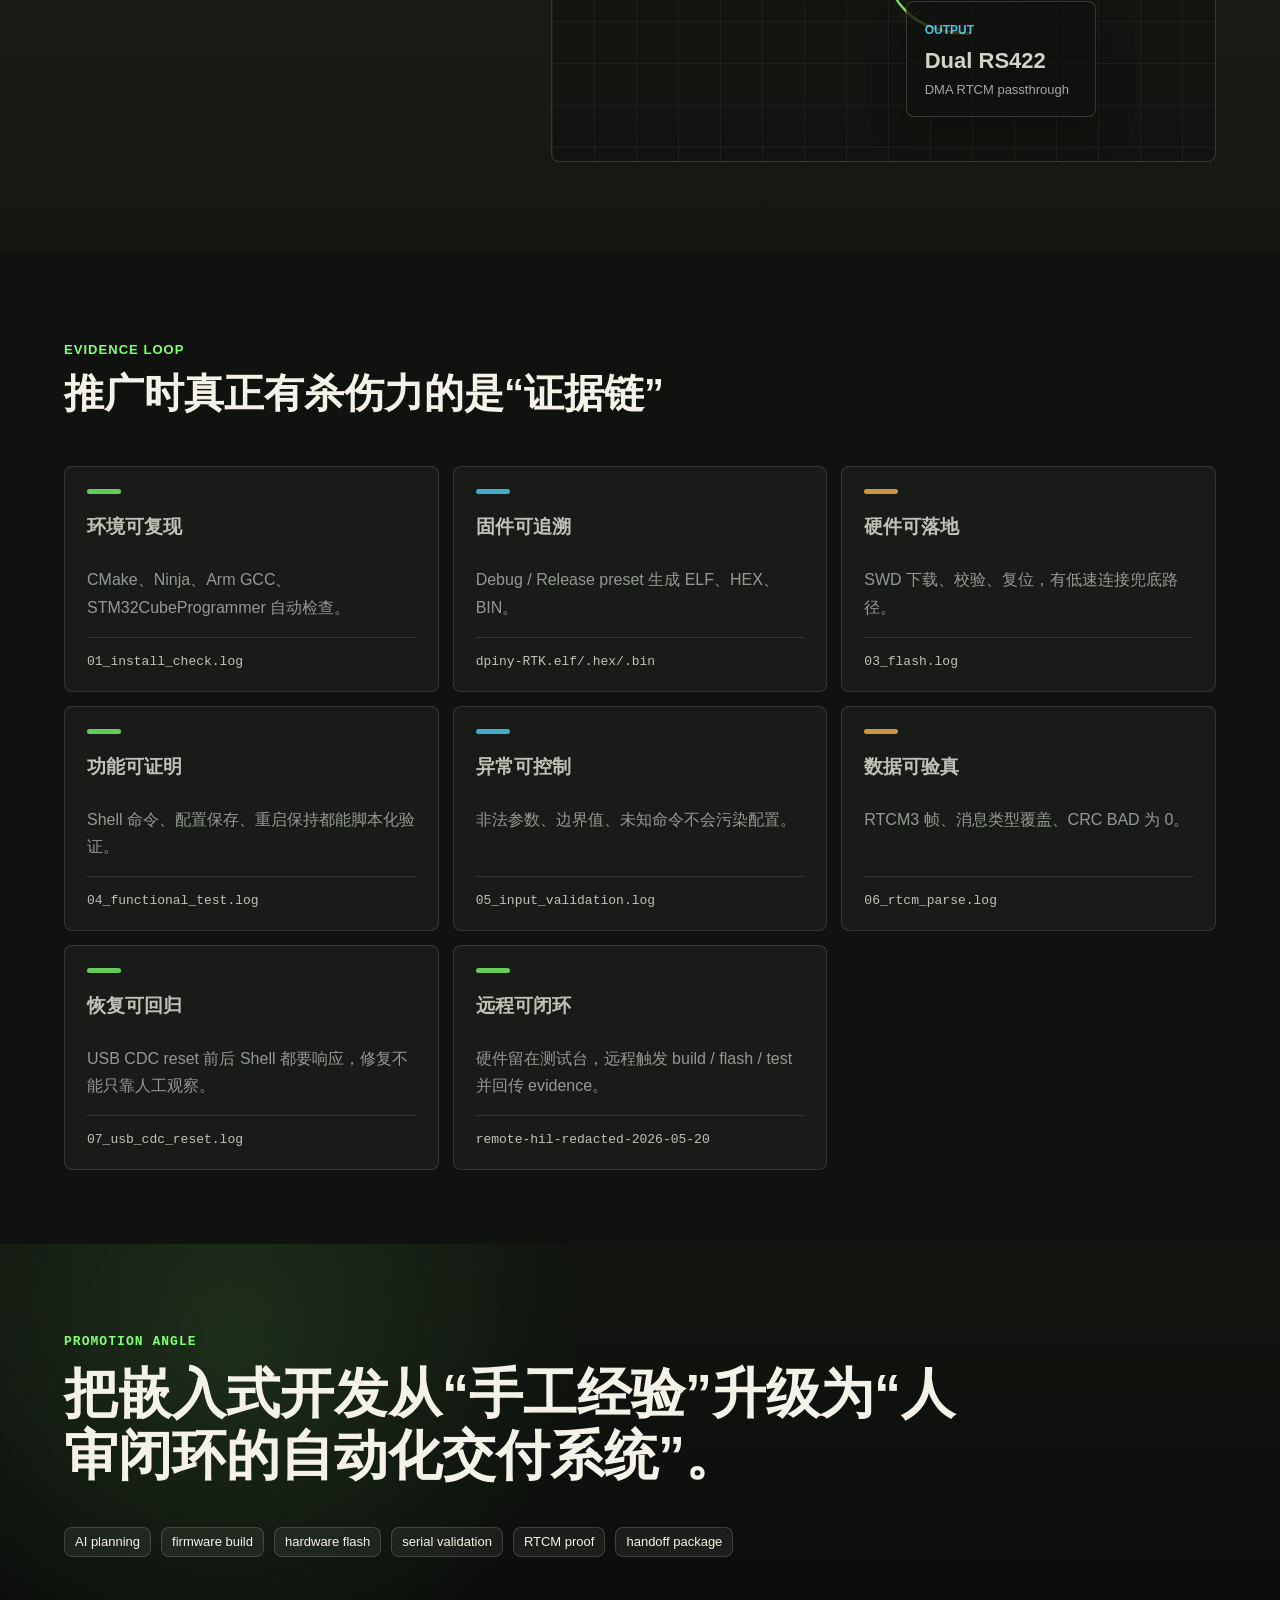
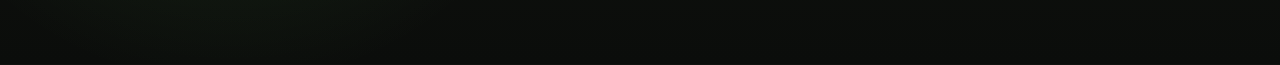
==== commit 997b8bc9: "Rename showcase to FirmwareProof" ====
--- a/docs/index.html
+++ b/docs/index.html
@@ -4,7 +4,7 @@
     <meta charset="utf-8">
     <meta name="viewport" content="width=device-width, initial-scale=1">
     <meta http-equiv="refresh" content="0; url=./promo-demo/">
-    <title>BenchLoop AI Embedded Workflow</title>
+    <title>FirmwareProof AI Embedded Workflow</title>
     <style>
       :root {
         color-scheme: dark;
@@ -49,7 +49,7 @@
   </head>
   <body>
     <main>
-      <h1>BenchLoop AI Embedded Workflow</h1>
+      <h1>FirmwareProof AI Embedded Workflow</h1>
       <p>正在打开项目交互主页。如果没有自动跳转，请点击下面的链接。</p>
       <a href="./promo-demo/">打开交互 Demo</a>
     </main>
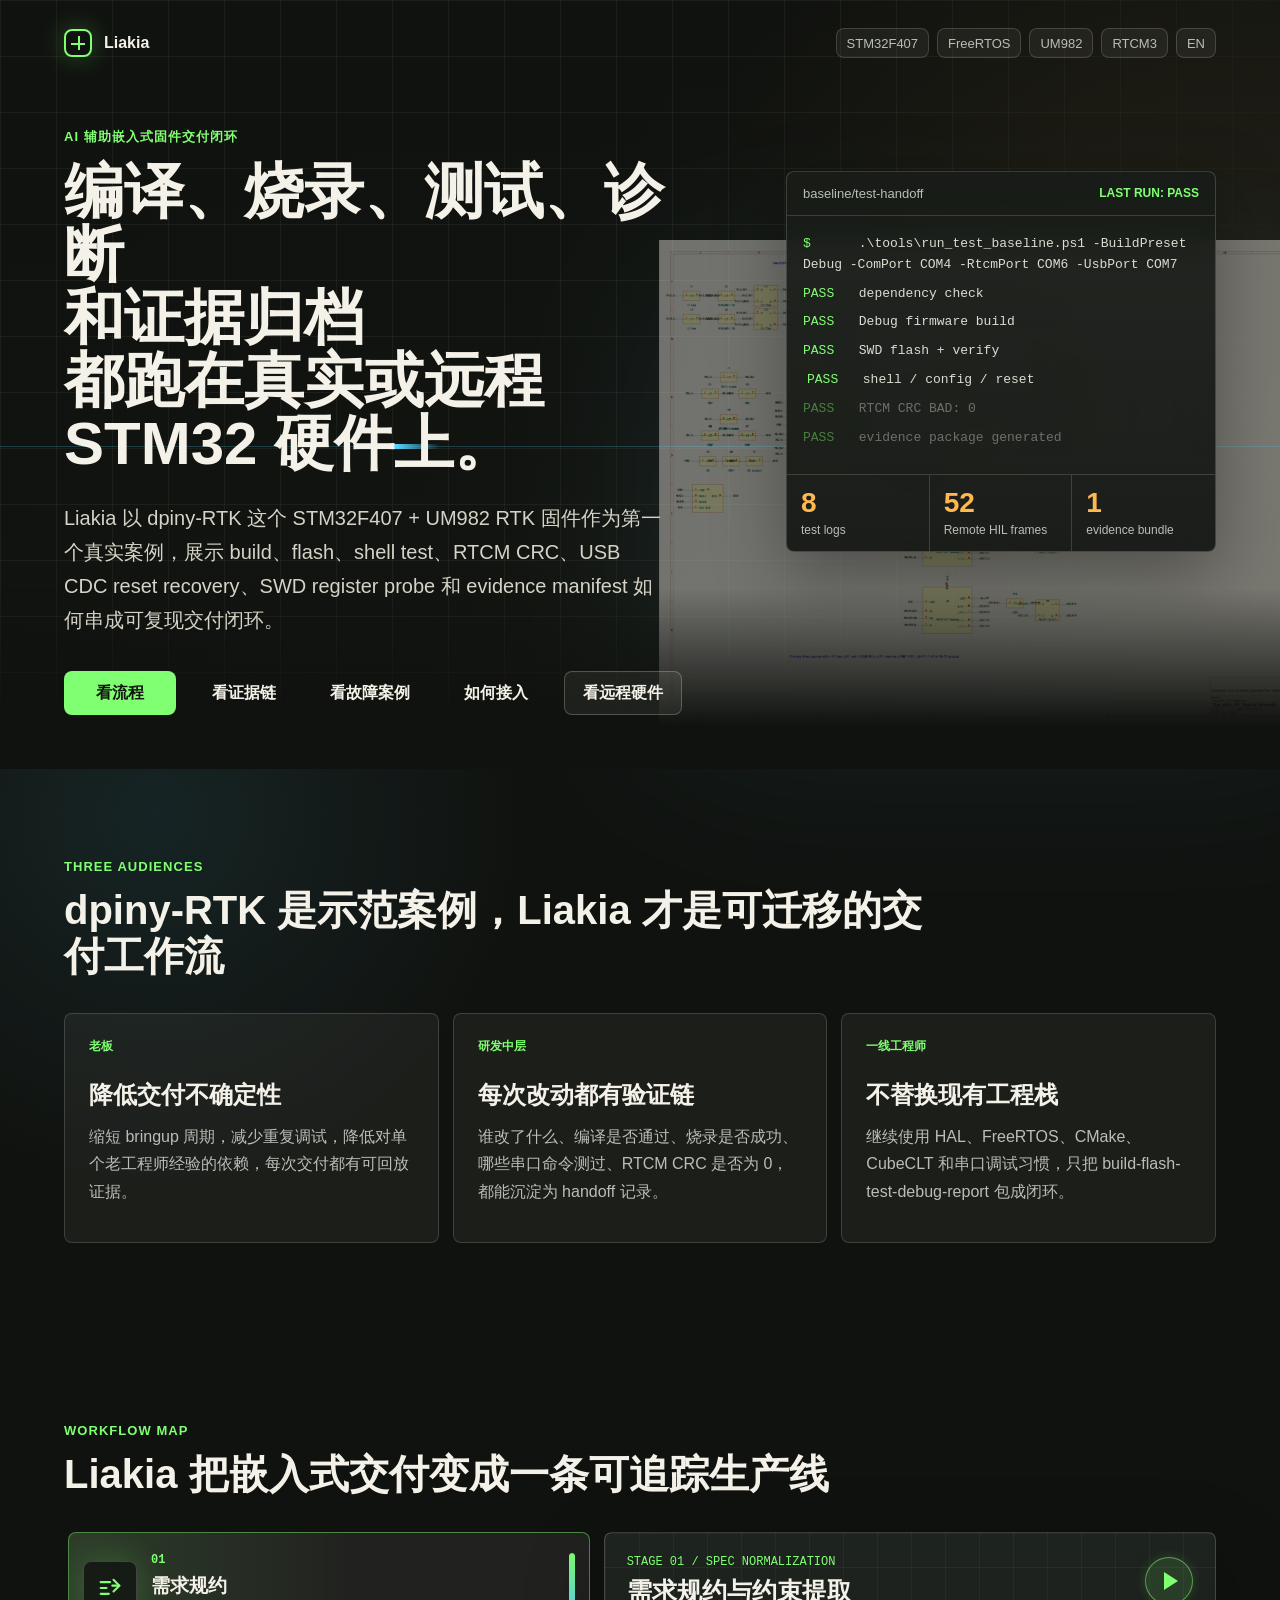
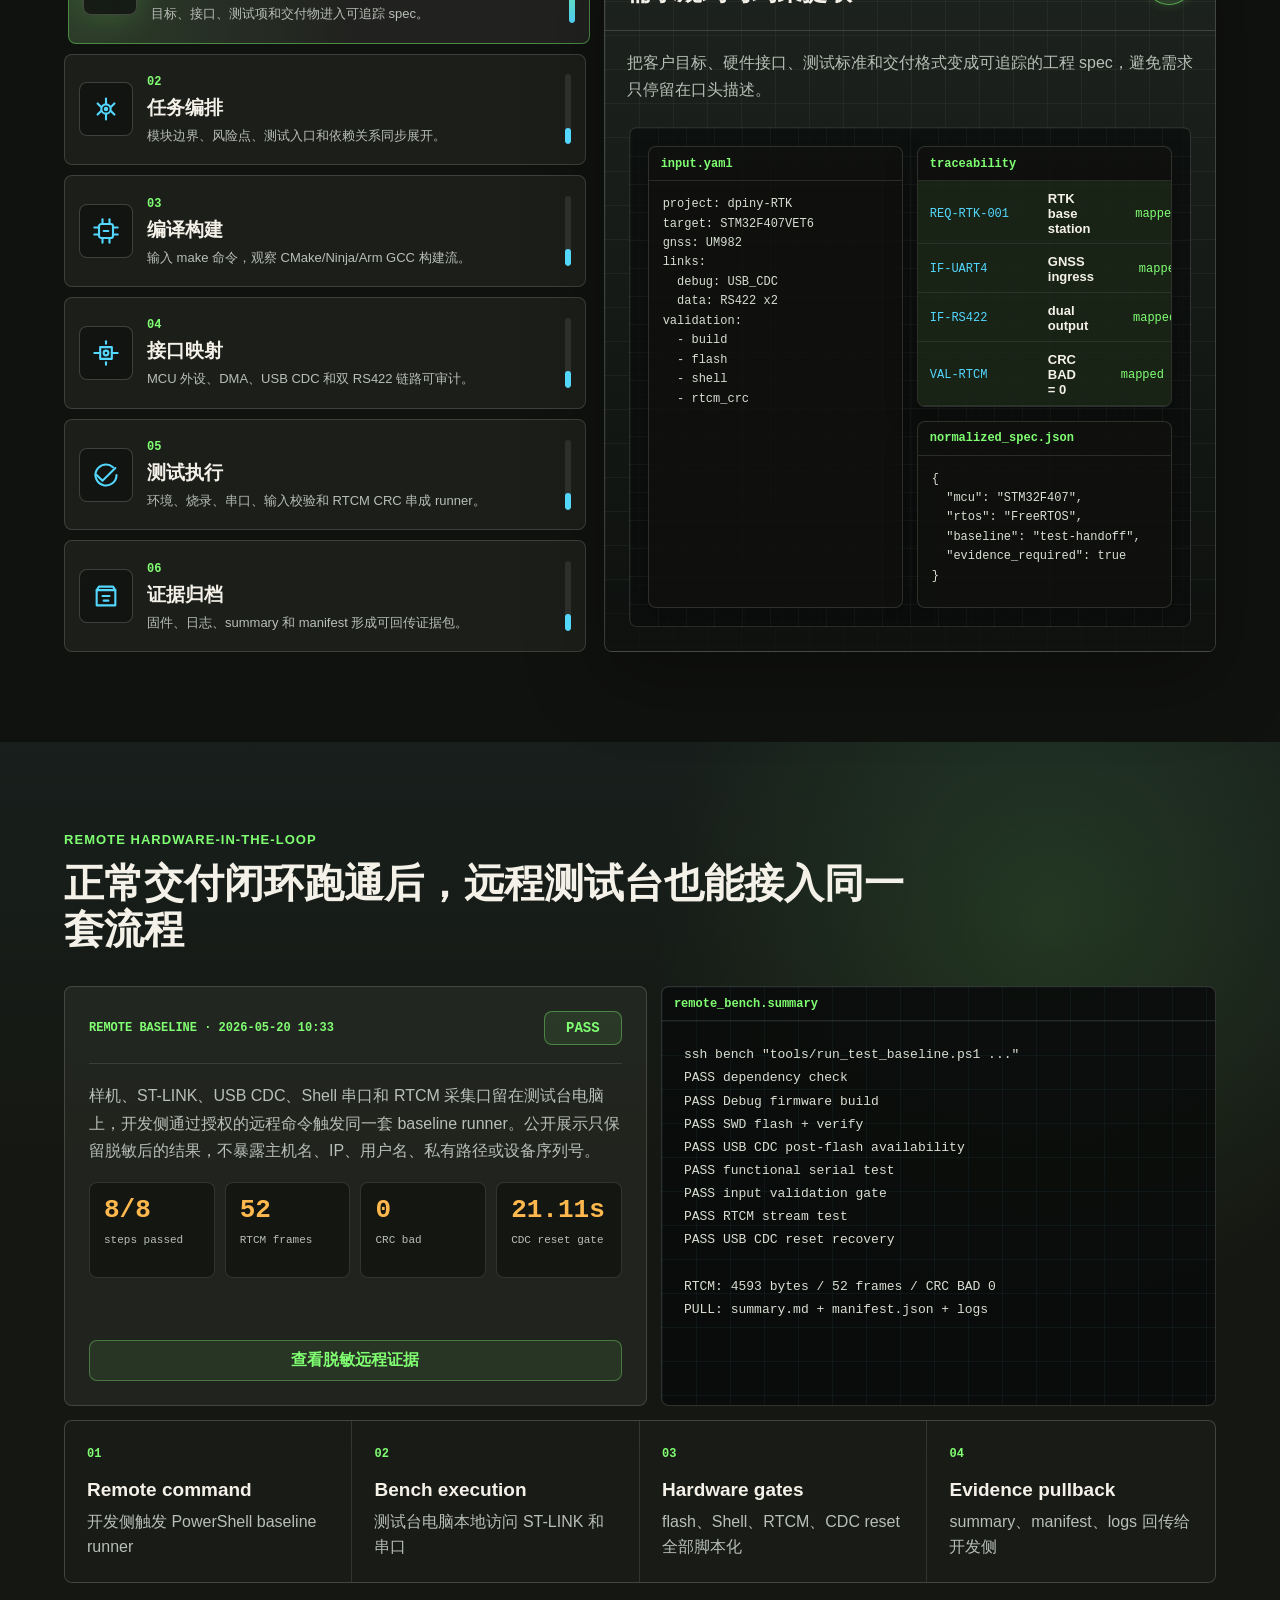
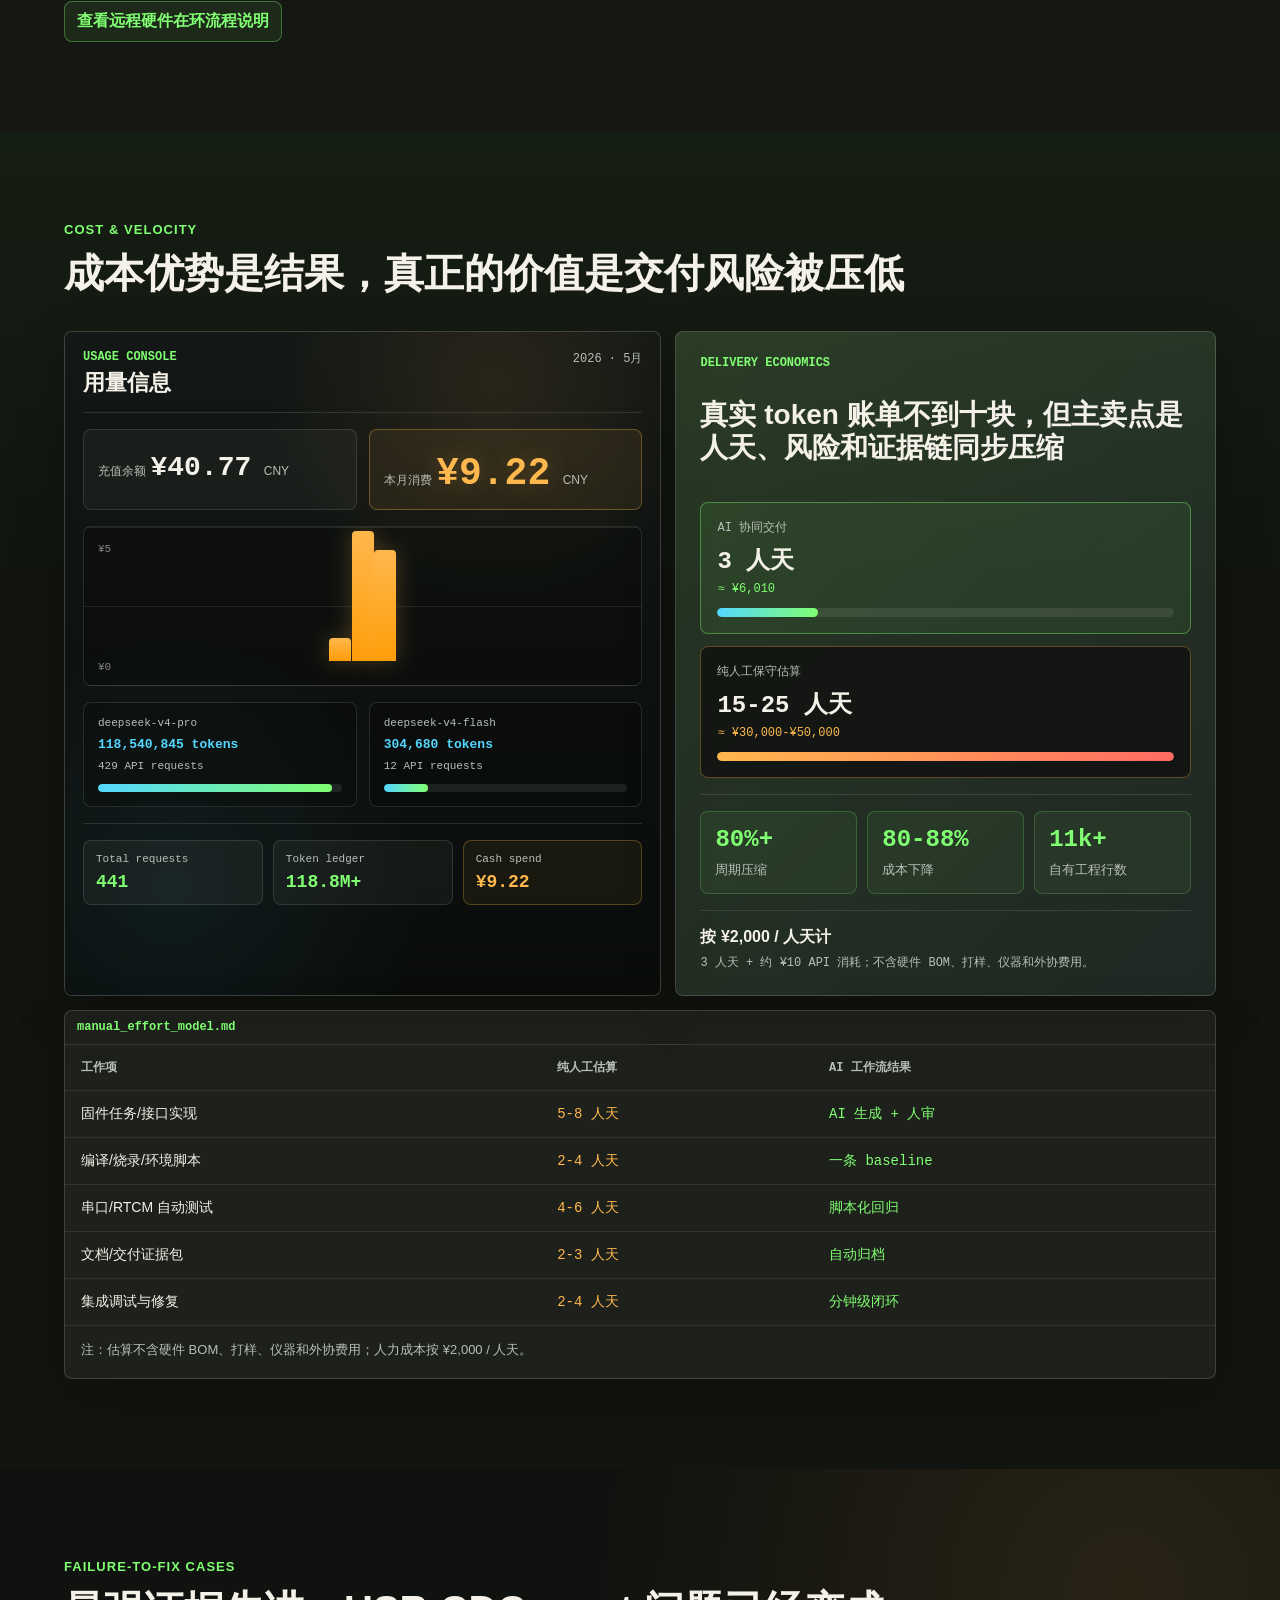
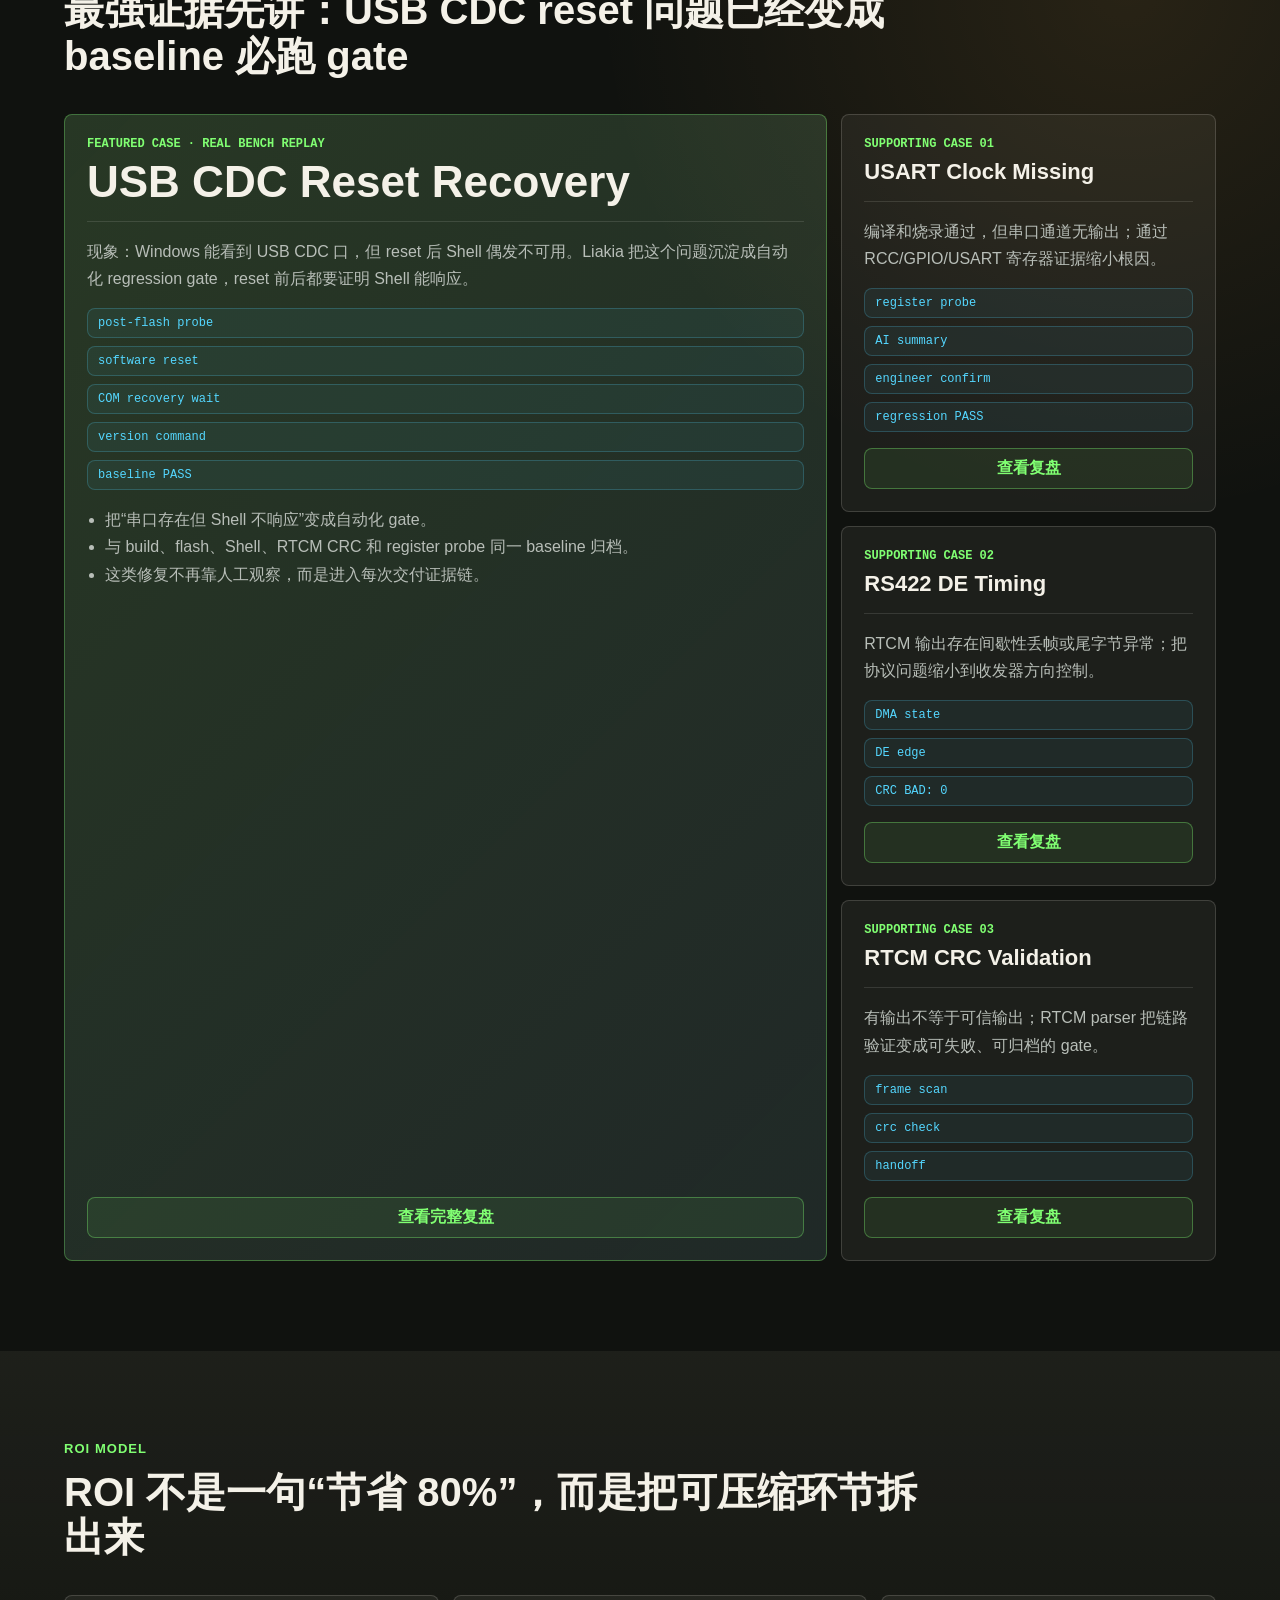
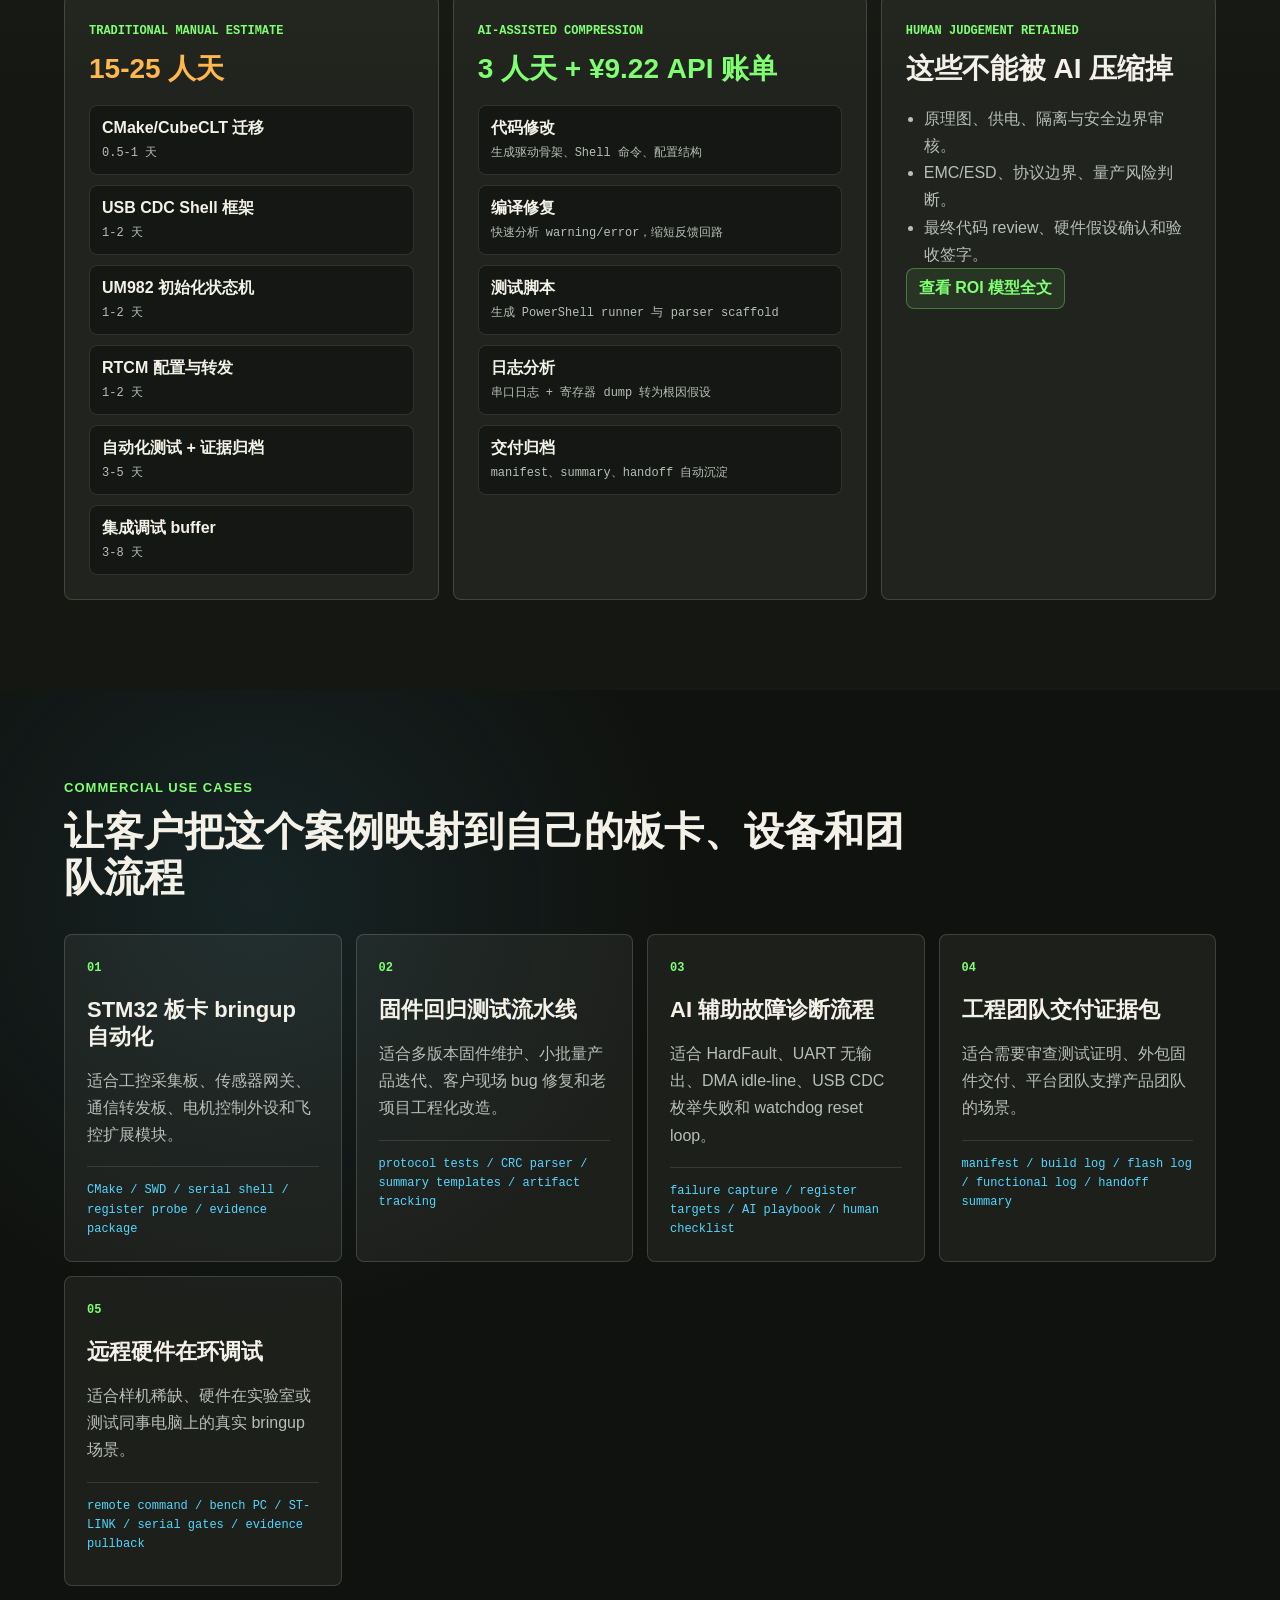
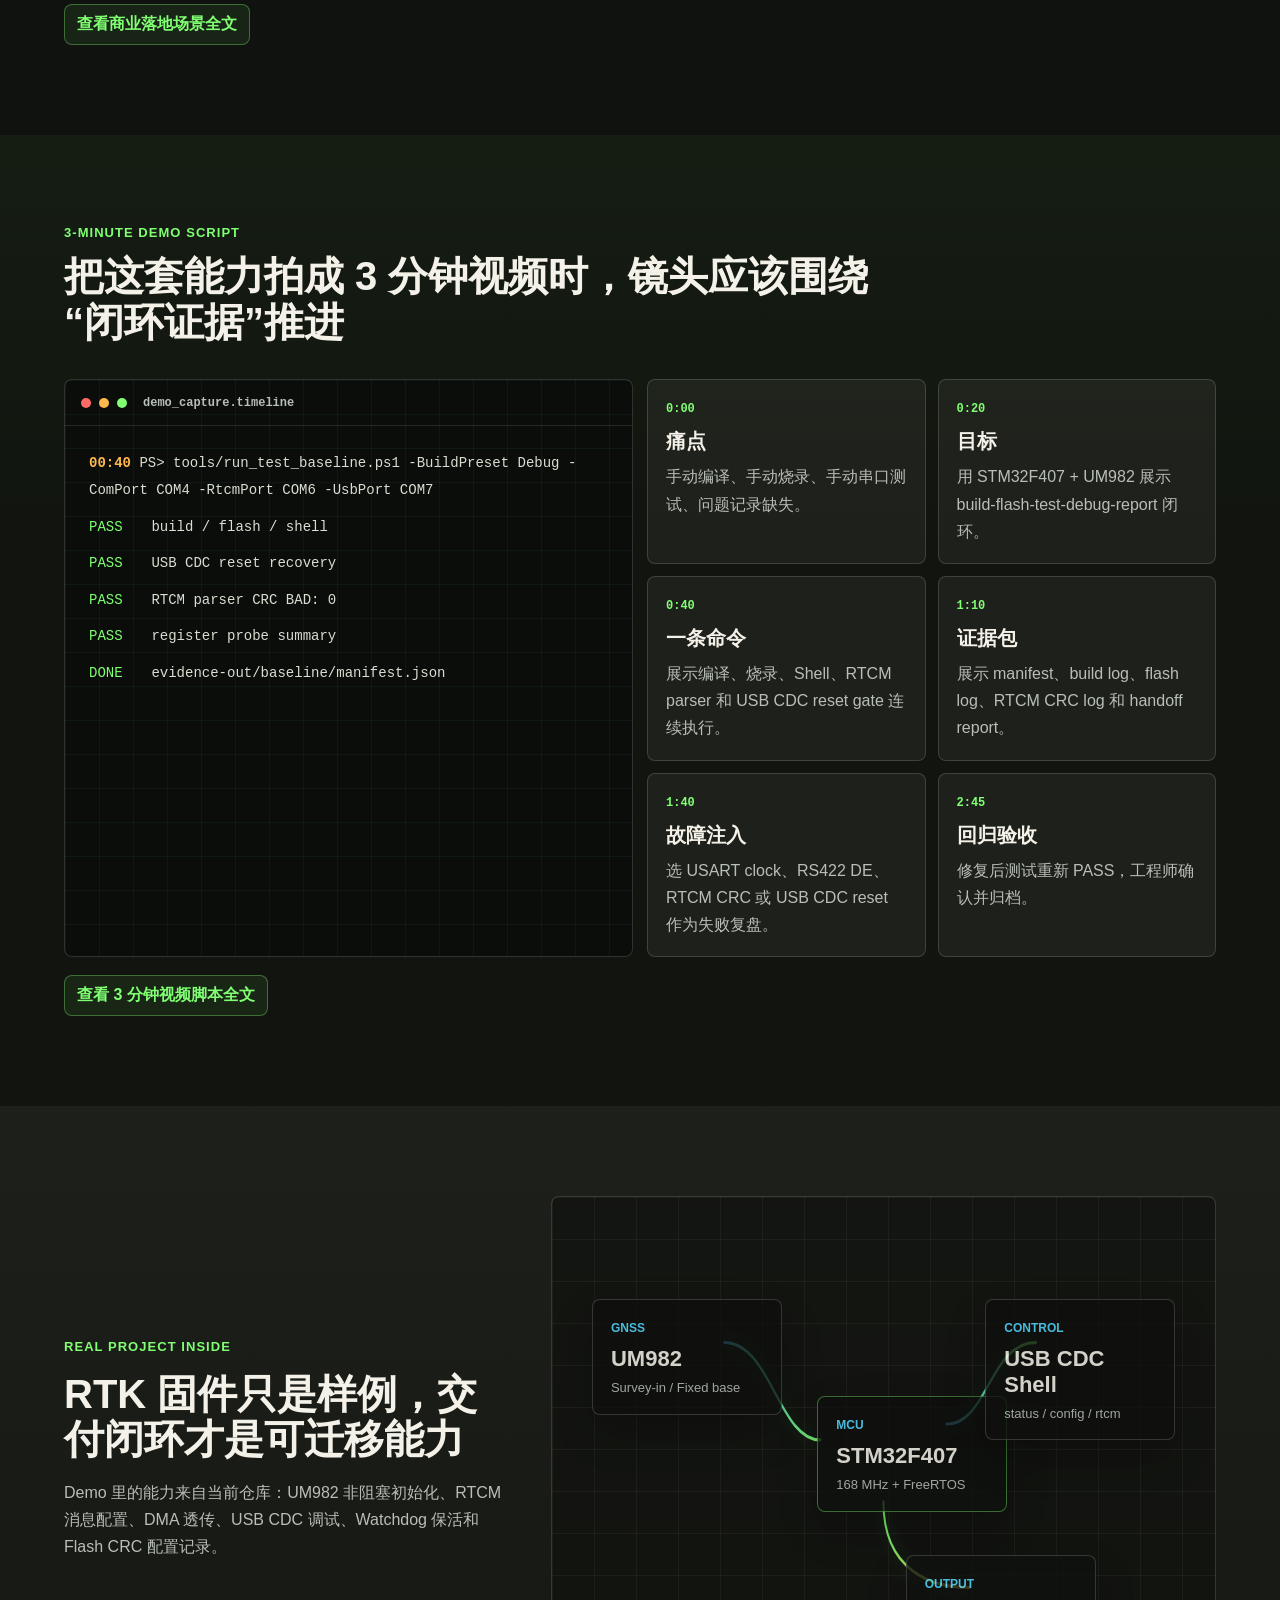
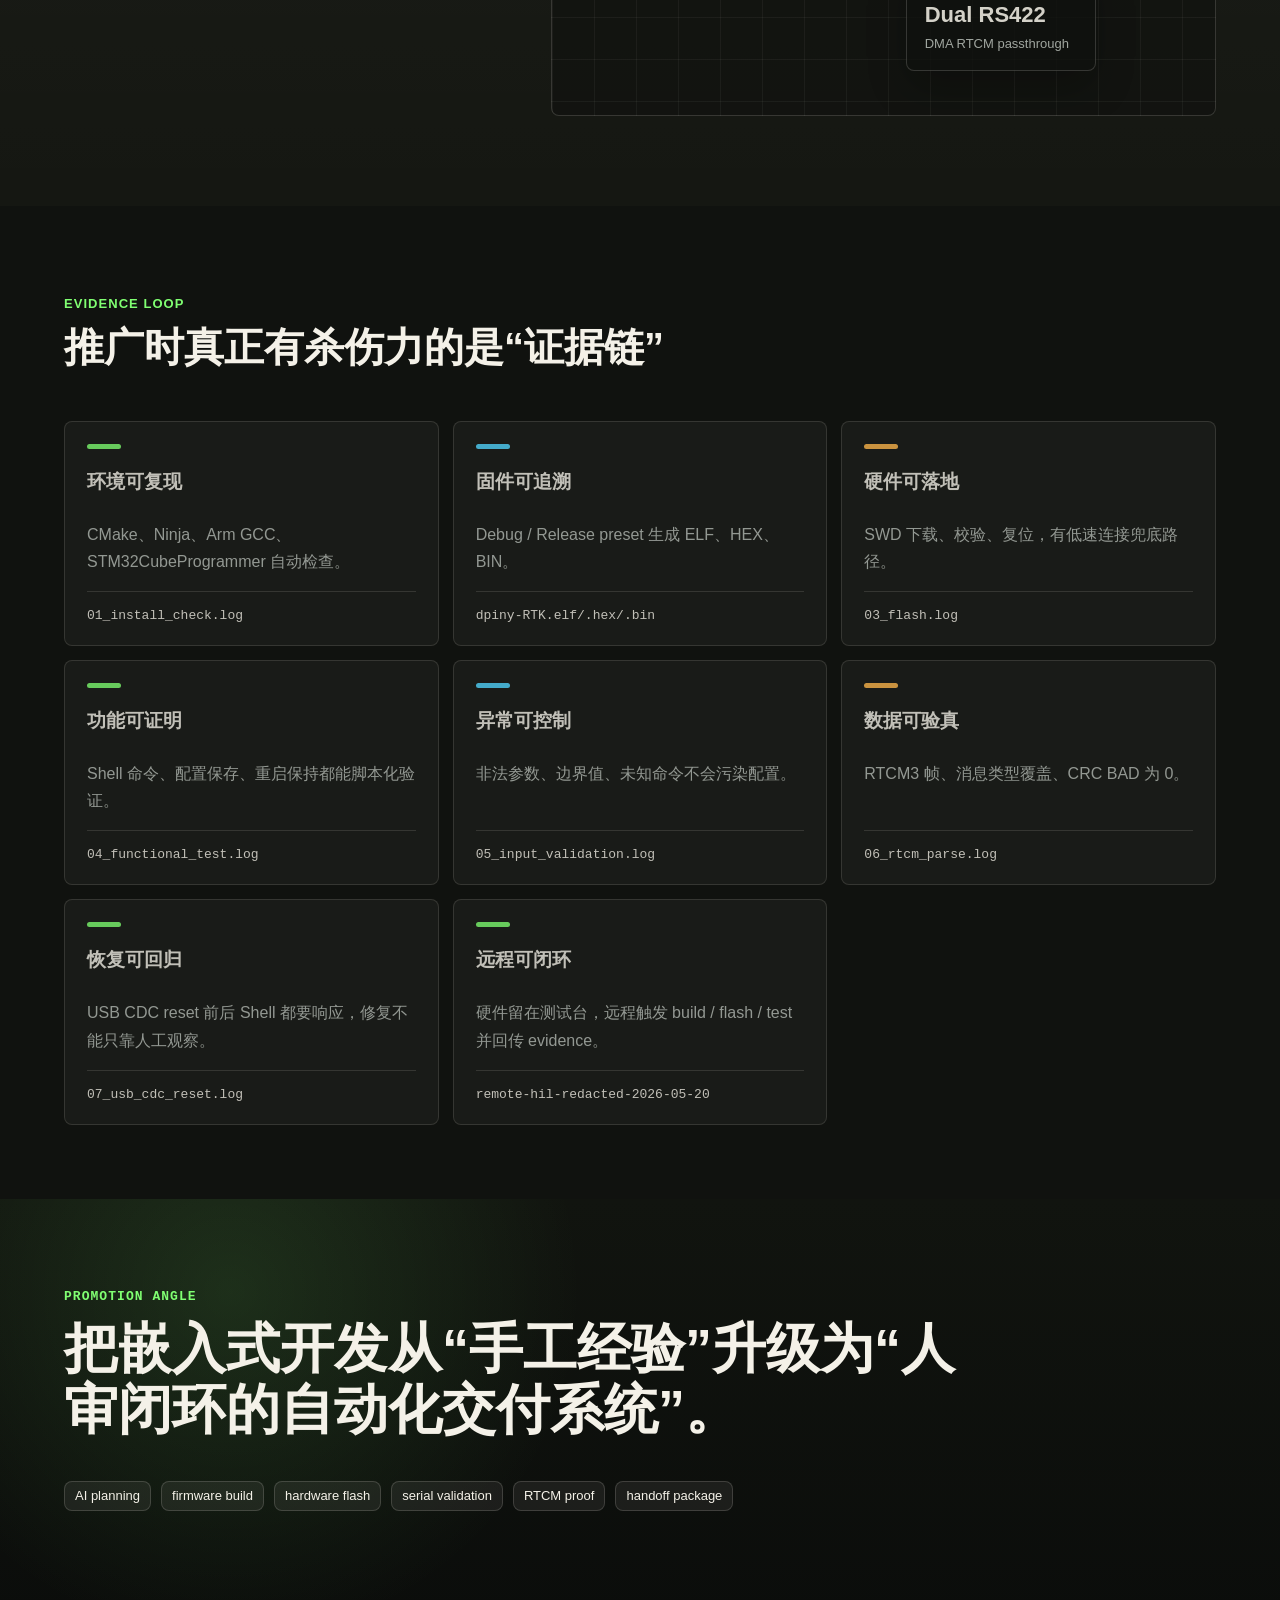
==== commit dc70dc06: "Rename showcase to Liakia" ====
--- a/docs/index.html
+++ b/docs/index.html
@@ -4,7 +4,7 @@
     <meta charset="utf-8">
     <meta name="viewport" content="width=device-width, initial-scale=1">
     <meta http-equiv="refresh" content="0; url=./promo-demo/">
-    <title>FirmwareProof AI Embedded Workflow</title>
+    <title>Liakia AI Embedded Workflow</title>
     <style>
       :root {
         color-scheme: dark;
@@ -49,7 +49,7 @@
   </head>
   <body>
     <main>
-      <h1>FirmwareProof AI Embedded Workflow</h1>
+      <h1>Liakia AI Embedded Workflow</h1>
       <p>正在打开项目交互主页。如果没有自动跳转，请点击下面的链接。</p>
       <a href="./promo-demo/">打开交互 Demo</a>
     </main>
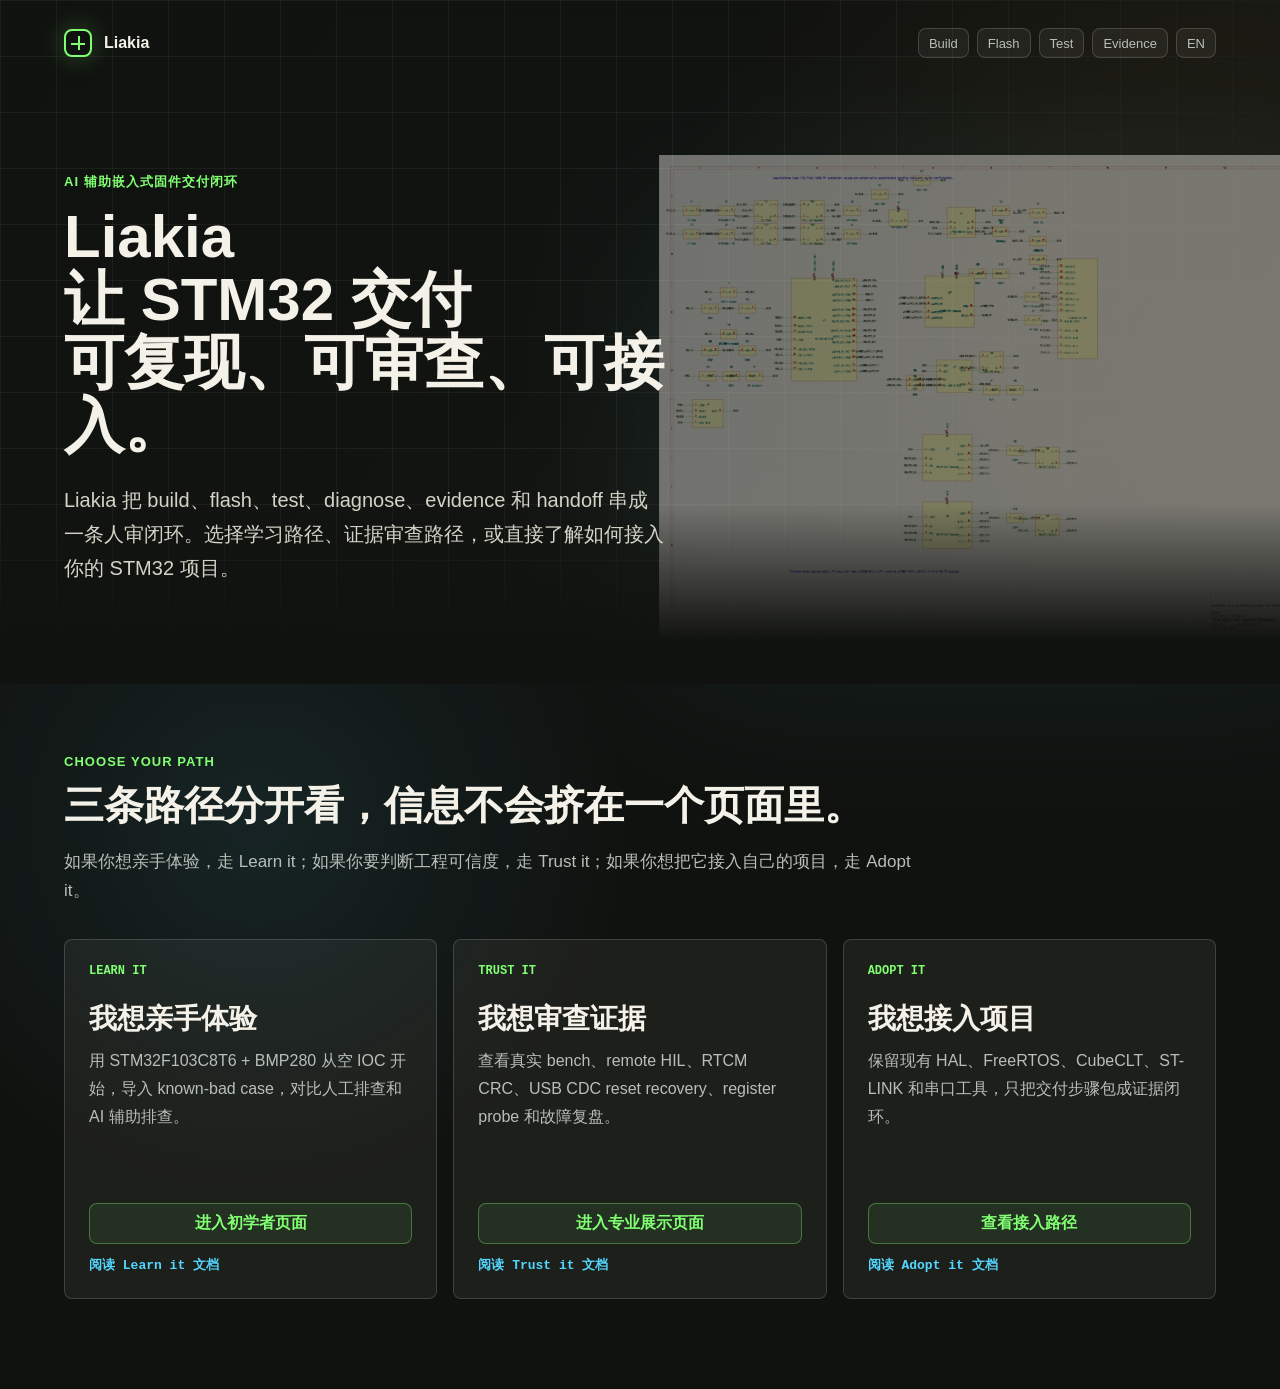
==== commit 75755c9f: "Split Liakia narrative into learn trust adopt paths" ====
--- a/docs/index.html
+++ b/docs/index.html
@@ -3,55 +3,71 @@
   <head>
     <meta charset="utf-8">
     <meta name="viewport" content="width=device-width, initial-scale=1">
-    <meta http-equiv="refresh" content="0; url=./promo-demo/">
-    <title>Liakia AI Embedded Workflow</title>
-    <style>
-      :root {
-        color-scheme: dark;
-        font-family: "Segoe UI", "PingFang SC", "Microsoft YaHei", Arial, sans-serif;
-        background: #10120f;
-        color: #f4f1e8;
-      }
-
-      body {
-        margin: 0;
-        min-height: 100vh;
-        display: grid;
-        place-items: center;
-        padding: 24px;
-      }
-
-      main {
-        max-width: 680px;
-        border: 1px solid rgba(244, 241, 232, 0.16);
-        border-radius: 8px;
-        padding: 28px;
-        background: rgba(244, 241, 232, 0.06);
-      }
-
-      h1 {
-        margin: 0 0 12px;
-        font-size: 28px;
-        letter-spacing: 0;
-      }
-
-      p {
-        margin: 0 0 18px;
-        color: #b8beb8;
-        line-height: 1.7;
-      }
-
-      a {
-        color: #80ff72;
-        font-weight: 700;
-      }
-    </style>
+    <meta name="description" content="Liakia 是面向 STM32 团队的 AI 辅助嵌入式固件交付闭环：build、flash、test、diagnose、evidence、handoff。">
+    <title>Liakia — AI 辅助嵌入式固件交付闭环</title>
+    <link rel="stylesheet" href="./promo-demo/styles.css?v=liakia-split-20260522">
   </head>
   <body>
-    <main>
-      <h1>Liakia AI Embedded Workflow</h1>
-      <p>正在打开项目交互主页。如果没有自动跳转，请点击下面的链接。</p>
-      <a href="./promo-demo/">打开交互 Demo</a>
+    <main class="page-shell">
+      <section class="hero router-hero" aria-label="Liakia landing">
+        <div class="hero-grid" aria-hidden="true"></div>
+        <img class="board-ghost" src="./promo-demo/assets/board.svg" alt="">
+        <nav class="topbar" aria-label="Landing navigation">
+          <div class="brand">
+            <span class="brand-mark"></span>
+            <span>Liakia</span>
+          </div>
+          <div class="nav-pills">
+            <span>Build</span>
+            <span>Flash</span>
+            <span>Test</span>
+            <span>Evidence</span>
+            <a href="./index.en.html">EN</a>
+          </div>
+        </nav>
+        <div class="hero-content">
+          <p class="eyebrow">AI 辅助嵌入式固件交付闭环</p>
+          <h1>
+            <span>Liakia</span>
+            <span>让 STM32 交付</span>
+            <span>可复现、可审查、可接入。</span>
+          </h1>
+          <p class="hero-copy">
+            Liakia 把 build、flash、test、diagnose、evidence 和 handoff 串成一条人审闭环。选择学习路径、证据审查路径，或直接了解如何接入你的 STM32 项目。
+          </p>
+        </div>
+      </section>
+
+      <section class="usecase-section router-section" aria-label="Choose your path">
+        <div class="section-heading">
+          <p>choose your path</p>
+          <h2>三条路径分开看，信息不会挤在一个页面里。</h2>
+          <div class="section-lede">如果你想亲手体验，走 Learn it；如果你要判断工程可信度，走 Trust it；如果你想把它接入自己的项目，走 Adopt it。</div>
+        </div>
+        <div class="router-grid">
+          <article class="route-card">
+            <span>learn it</span>
+            <h3>我想亲手体验</h3>
+            <p>用 STM32F103C8T6 + BMP280 从空 IOC 开始，导入 known-bad case，对比人工排查和 AI 辅助排查。</p>
+            <a class="doc-link" href="./promo-demo/beginner.zh-CN.html">进入初学者页面</a>
+            <a class="text-link" href="https://github.com/Sailiono/liakia-ai-embedded-workflow/blob/main/docs/learn-it/README.zh-CN.md">阅读 Learn it 文档</a>
+          </article>
+          <article class="route-card">
+            <span>trust it</span>
+            <h3>我想审查证据</h3>
+            <p>查看真实 bench、remote HIL、RTCM CRC、USB CDC reset recovery、register probe 和故障复盘。</p>
+            <a class="doc-link" href="./promo-demo/professional.zh-CN.html">进入专业展示页面</a>
+            <a class="text-link" href="https://github.com/Sailiono/liakia-ai-embedded-workflow/blob/main/docs/trust-it/README.zh-CN.md">阅读 Trust it 文档</a>
+          </article>
+          <article class="route-card">
+            <span>adopt it</span>
+            <h3>我想接入项目</h3>
+            <p>保留现有 HAL、FreeRTOS、CubeCLT、ST-LINK 和串口工具，只把交付步骤包成证据闭环。</p>
+            <a class="doc-link" href="./promo-demo/professional.zh-CN.html#adopt">查看接入路径</a>
+            <a class="text-link" href="https://github.com/Sailiono/liakia-ai-embedded-workflow/blob/main/docs/adopt-it/README.zh-CN.md">阅读 Adopt it 文档</a>
+          </article>
+        </div>
+      </section>
     </main>
   </body>
 </html>
--- a/docs/promo-demo/styles.css
+++ b/docs/promo-demo/styles.css
@@ -0,0 +1,3055 @@
+:root {
+  color-scheme: dark;
+  --ink: #f4f1e8;
+  --muted: #b8beb8;
+  --black: #10120f;
+  --charcoal: #191d18;
+  --panel: rgba(23, 28, 24, 0.82);
+  --line: rgba(244, 241, 232, 0.16);
+  --green: #80ff72;
+  --cyan: #54d7ff;
+  --amber: #ffb84d;
+  --red: #ff6b64;
+  --violet: #a78bfa;
+  --paper: #f4f1e8;
+  font-family: Inter, "Segoe UI", "PingFang SC", "Microsoft YaHei", Arial, sans-serif;
+}
+
+* {
+  box-sizing: border-box;
+}
+
+.icon-sprite {
+  position: absolute;
+  width: 0;
+  height: 0;
+  overflow: hidden;
+}
+
+.icon-sprite path,
+.icon-sprite rect,
+.icon-sprite circle {
+  fill: none;
+  stroke: currentColor;
+  stroke-linecap: round;
+  stroke-linejoin: round;
+  stroke-width: 1.8;
+}
+
+html {
+  scroll-behavior: smooth;
+}
+
+body {
+  margin: 0;
+  background: var(--black);
+  color: var(--ink);
+}
+
+a {
+  color: inherit;
+  text-decoration: none;
+}
+
+.page-shell {
+  overflow: hidden;
+}
+
+.hero {
+  position: relative;
+  min-height: 82vh;
+  padding: 28px clamp(20px, 5vw, 76px) 54px;
+  display: grid;
+  grid-template-rows: auto 1fr;
+  isolation: isolate;
+  background:
+    linear-gradient(120deg, rgba(16, 18, 15, 0.94) 0%, rgba(16, 18, 15, 0.82) 46%, rgba(32, 30, 22, 0.76) 100%),
+    radial-gradient(circle at 84% 36%, rgba(255, 184, 77, 0.18), transparent 34%),
+    linear-gradient(180deg, #11130f 0%, #1b2019 100%);
+}
+
+.hero::after {
+  content: "";
+  position: absolute;
+  inset: auto 0 0;
+  height: 180px;
+  background: linear-gradient(180deg, transparent, #10120f 76%);
+  z-index: -1;
+}
+
+.router-hero,
+.beginner-hero,
+.professional-hero {
+  min-height: 76vh;
+}
+
+.beginner-hero {
+  background:
+    linear-gradient(120deg, rgba(16, 18, 15, 0.94) 0%, rgba(16, 18, 15, 0.78) 52%, rgba(18, 36, 33, 0.72) 100%),
+    radial-gradient(circle at 80% 34%, rgba(84, 215, 255, 0.16), transparent 34%),
+    linear-gradient(180deg, #11130f 0%, #18211f 100%);
+}
+
+.professional-hero {
+  background:
+    linear-gradient(120deg, rgba(16, 18, 15, 0.96) 0%, rgba(16, 18, 15, 0.82) 48%, rgba(37, 30, 22, 0.78) 100%),
+    radial-gradient(circle at 84% 36%, rgba(255, 184, 77, 0.18), transparent 34%),
+    linear-gradient(180deg, #11130f 0%, #1b2019 100%);
+}
+
+.hero-grid {
+  position: absolute;
+  inset: 0;
+  background-image:
+    linear-gradient(rgba(244, 241, 232, 0.055) 1px, transparent 1px),
+    linear-gradient(90deg, rgba(244, 241, 232, 0.055) 1px, transparent 1px);
+  background-size: 56px 56px;
+  mask-image: linear-gradient(120deg, black 0%, black 48%, transparent 90%);
+  z-index: -3;
+}
+
+.signal-rail {
+  position: absolute;
+  left: 0;
+  right: 0;
+  top: 58%;
+  height: 1px;
+  background: rgba(84, 215, 255, 0.22);
+  z-index: -1;
+}
+
+.signal-rail span {
+  position: absolute;
+  top: -2px;
+  width: 88px;
+  height: 5px;
+  background: linear-gradient(90deg, transparent, var(--cyan), transparent);
+  animation: sweep 4.4s linear infinite;
+}
+
+.signal-rail span:nth-child(2) {
+  animation-delay: 1.4s;
+  background: linear-gradient(90deg, transparent, var(--green), transparent);
+}
+
+.signal-rail span:nth-child(3) {
+  animation-delay: 2.7s;
+  background: linear-gradient(90deg, transparent, var(--amber), transparent);
+}
+
+@keyframes sweep {
+  from { transform: translateX(-120px); }
+  to { transform: translateX(calc(100vw + 120px)); }
+}
+
+.board-ghost {
+  position: absolute;
+  right: -70px;
+  bottom: 40px;
+  width: min(760px, 54vw);
+  max-height: 74vh;
+  object-fit: contain;
+  opacity: 0.42;
+  filter: drop-shadow(0 32px 90px rgba(84, 215, 255, 0.18));
+  z-index: -2;
+}
+
+.topbar {
+  display: flex;
+  justify-content: space-between;
+  gap: 24px;
+  align-items: center;
+}
+
+.brand {
+  display: inline-flex;
+  align-items: center;
+  gap: 12px;
+  font-weight: 780;
+  letter-spacing: 0;
+}
+
+.brand-mark {
+  width: 28px;
+  height: 28px;
+  border: 2px solid var(--green);
+  border-radius: 8px;
+  position: relative;
+  box-shadow: 0 0 26px rgba(128, 255, 114, 0.28);
+}
+
+.brand-mark::before,
+.brand-mark::after {
+  content: "";
+  position: absolute;
+  background: var(--green);
+}
+
+.brand-mark::before {
+  width: 14px;
+  height: 2px;
+  top: 12px;
+  left: 5px;
+}
+
+.brand-mark::after {
+  width: 2px;
+  height: 14px;
+  top: 5px;
+  left: 12px;
+}
+
+.nav-pills {
+  display: flex;
+  flex-wrap: wrap;
+  justify-content: flex-end;
+  gap: 8px;
+}
+
+.nav-pills span,
+.nav-pills a,
+.closing-band span {
+  min-height: 30px;
+  display: inline-flex;
+  align-items: center;
+  border: 1px solid var(--line);
+  background: rgba(244, 241, 232, 0.055);
+  padding: 6px 10px;
+  border-radius: 8px;
+  color: var(--muted);
+  font-size: 13px;
+  white-space: nowrap;
+}
+
+.hero-content {
+  align-self: center;
+  max-width: 720px;
+  padding-top: 70px;
+}
+
+.eyebrow,
+.section-heading p,
+.system-copy > p:first-child,
+.closing-section > p {
+  margin: 0 0 14px;
+  color: var(--green);
+  text-transform: uppercase;
+  font-size: 13px;
+  font-weight: 800;
+  letter-spacing: 0.08em;
+}
+
+h1,
+h2,
+h3,
+p {
+  overflow-wrap: anywhere;
+}
+
+h1 {
+  margin: 0;
+  max-width: 720px;
+  font-size: 68px;
+  line-height: 1.02;
+  letter-spacing: 0;
+}
+
+h1 span {
+  display: block;
+}
+
+.hero-copy {
+  max-width: 680px;
+  margin: 26px 0 0;
+  color: #d5d3c7;
+  font-size: 20px;
+  line-height: 1.7;
+}
+
+.hero-actions {
+  display: flex;
+  flex-wrap: wrap;
+  gap: 12px;
+  margin-top: 34px;
+}
+
+.hero-actions a {
+  min-width: 112px;
+  min-height: 44px;
+  display: inline-flex;
+  align-items: center;
+  justify-content: center;
+  border-radius: 8px;
+  padding: 10px 18px;
+  font-weight: 760;
+}
+
+.hero-actions a:first-child {
+  background: var(--green);
+  color: #12150f;
+}
+
+.hero-actions a:last-child {
+  border: 1px solid rgba(244, 241, 232, 0.24);
+  background: rgba(244, 241, 232, 0.06);
+}
+
+.mission-panel {
+  position: absolute;
+  right: clamp(20px, 5vw, 76px);
+  top: 19vh;
+  width: min(430px, 34vw);
+  border: 1px solid rgba(244, 241, 232, 0.18);
+  background: linear-gradient(180deg, rgba(25, 29, 24, 0.9), rgba(14, 17, 15, 0.88));
+  backdrop-filter: blur(16px);
+  border-radius: 8px;
+  box-shadow: 0 24px 70px rgba(0, 0, 0, 0.34);
+}
+
+.panel-header {
+  display: flex;
+  justify-content: space-between;
+  gap: 12px;
+  padding: 14px 16px;
+  border-bottom: 1px solid var(--line);
+  color: var(--muted);
+  font-size: 13px;
+}
+
+.panel-header strong {
+  color: var(--green);
+  font-size: 12px;
+}
+
+.terminal {
+  padding: 18px 16px;
+  font-family: "Cascadia Code", Consolas, monospace;
+  font-size: 13px;
+  line-height: 1.6;
+}
+
+.terminal p {
+  margin: 0 0 8px;
+  color: #d9ded2;
+}
+
+.terminal span {
+  display: inline-block;
+  min-width: 48px;
+  color: var(--green);
+}
+
+.metric-strip {
+  display: grid;
+  grid-template-columns: repeat(3, minmax(0, 1fr));
+  border-top: 1px solid var(--line);
+}
+
+.metric-strip div {
+  padding: 14px;
+  border-right: 1px solid var(--line);
+}
+
+.metric-strip div:last-child {
+  border-right: 0;
+}
+
+.metric-strip strong {
+  display: block;
+  color: var(--amber);
+  font-size: 28px;
+  line-height: 1;
+}
+
+.metric-strip span {
+  display: block;
+  margin-top: 6px;
+  color: var(--muted);
+  font-size: 12px;
+}
+
+.workflow-section,
+.audience-section,
+.remote-section,
+.cost-section,
+.case-section,
+.roi-model-section,
+.usecase-section,
+.video-section,
+.system-section,
+.evidence-section,
+.closing-section {
+  padding: 90px clamp(20px, 5vw, 76px);
+}
+
+.section-heading {
+  max-width: 860px;
+  margin-bottom: 34px;
+}
+
+.section-lede {
+  margin-top: 18px;
+  color: var(--muted);
+  font-size: 17px;
+  line-height: 1.72;
+}
+
+.router-section {
+  padding-top: 70px;
+}
+
+.router-grid {
+  display: grid;
+  grid-template-columns: repeat(3, minmax(0, 1fr));
+  gap: 16px;
+}
+
+.route-card {
+  min-height: 360px;
+  border: 1px solid rgba(244, 241, 232, 0.16);
+  background: rgba(244, 241, 232, 0.055);
+  border-radius: 8px;
+  padding: 24px;
+  display: flex;
+  flex-direction: column;
+}
+
+.route-card span {
+  color: var(--green);
+  font-family: "Cascadia Code", Consolas, monospace;
+  font-size: 12px;
+  font-weight: 800;
+  text-transform: uppercase;
+}
+
+.route-card h3 {
+  margin: 24px 0 12px;
+  font-size: 28px;
+  line-height: 1.18;
+}
+
+.route-card p {
+  margin: 0 0 22px;
+  color: var(--muted);
+  line-height: 1.75;
+}
+
+.text-link {
+  margin-top: 12px;
+  color: var(--cyan);
+  font-family: "Cascadia Code", Consolas, monospace;
+  font-size: 13px;
+  font-weight: 760;
+}
+
+h2 {
+  margin: 0;
+  font-size: 40px;
+  line-height: 1.14;
+  letter-spacing: 0;
+}
+
+.pipeline-lab {
+  display: grid;
+  grid-template-columns: minmax(360px, 0.92fr) minmax(480px, 1.08fr);
+  gap: 18px;
+  align-items: stretch;
+}
+
+.audience-section {
+  background:
+    radial-gradient(circle at 12% 8%, rgba(84, 215, 255, 0.09), transparent 30%),
+    #10120f;
+}
+
+.audience-grid {
+  display: grid;
+  grid-template-columns: repeat(3, minmax(0, 1fr));
+  gap: 14px;
+}
+
+.audience-grid article {
+  min-height: 230px;
+  border: 1px solid var(--line);
+  background: rgba(244, 241, 232, 0.052);
+  border-radius: 8px;
+  padding: 24px;
+  display: flex;
+  flex-direction: column;
+}
+
+.audience-grid span {
+  color: var(--green);
+  font-family: "Cascadia Code", Consolas, monospace;
+  font-size: 12px;
+  font-weight: 800;
+  text-transform: uppercase;
+}
+
+.audience-grid h3 {
+  margin: 24px 0 12px;
+  font-size: 24px;
+}
+
+.audience-grid p {
+  margin: 0;
+  color: var(--muted);
+  line-height: 1.7;
+}
+
+.remote-section {
+  background:
+    radial-gradient(circle at 82% 18%, rgba(128, 255, 114, 0.12), transparent 30%),
+    linear-gradient(180deg, rgba(84, 215, 255, 0.045), transparent 44%),
+    #151712;
+}
+
+.remote-grid {
+  display: grid;
+  grid-template-columns: minmax(360px, 1.05fr) minmax(360px, 1fr);
+  gap: 14px;
+  align-items: stretch;
+}
+
+.remote-proof,
+.remote-console,
+.remote-flow {
+  border: 1px solid rgba(244, 241, 232, 0.16);
+  background: rgba(244, 241, 232, 0.055);
+  border-radius: 8px;
+}
+
+.remote-proof {
+  min-height: 420px;
+  padding: 24px;
+  display: flex;
+  flex-direction: column;
+  gap: 18px;
+}
+
+.remote-head {
+  display: flex;
+  justify-content: space-between;
+  gap: 16px;
+  align-items: center;
+  border-bottom: 1px solid rgba(244, 241, 232, 0.12);
+  padding-bottom: 18px;
+}
+
+.remote-head span,
+.remote-flow span {
+  color: var(--green);
+  font-family: "Cascadia Code", Consolas, monospace;
+  font-size: 12px;
+  font-weight: 800;
+  text-transform: uppercase;
+}
+
+.remote-head strong {
+  min-width: 78px;
+  min-height: 34px;
+  display: inline-flex;
+  align-items: center;
+  justify-content: center;
+  border: 1px solid rgba(128, 255, 114, 0.38);
+  background: rgba(128, 255, 114, 0.09);
+  border-radius: 8px;
+  color: var(--green);
+  font-family: "Cascadia Code", Consolas, monospace;
+  font-size: 14px;
+}
+
+.remote-proof p {
+  margin: 0;
+  color: var(--muted);
+  line-height: 1.7;
+}
+
+.remote-stats {
+  display: grid;
+  grid-template-columns: repeat(4, minmax(0, 1fr));
+  gap: 10px;
+}
+
+.remote-stats div {
+  min-height: 96px;
+  border: 1px solid rgba(244, 241, 232, 0.13);
+  background: rgba(16, 18, 15, 0.72);
+  border-radius: 8px;
+  padding: 14px;
+}
+
+.remote-stats strong,
+.remote-stats span {
+  display: block;
+  font-family: "Cascadia Code", Consolas, monospace;
+}
+
+.remote-stats strong {
+  color: var(--amber);
+  font-size: 26px;
+  line-height: 1;
+}
+
+.remote-stats span {
+  margin-top: 10px;
+  color: var(--muted);
+  font-size: 11px;
+  line-height: 1.4;
+}
+
+.remote-console {
+  min-height: 420px;
+  overflow: hidden;
+  background:
+    linear-gradient(rgba(84, 215, 255, 0.055) 1px, transparent 1px),
+    linear-gradient(90deg, rgba(84, 215, 255, 0.055) 1px, transparent 1px),
+    rgba(10, 13, 11, 0.92);
+  background-size: 34px 34px;
+}
+
+.remote-console pre {
+  margin: 0;
+  padding: 22px;
+  color: #d9ded2;
+  font-family: "Cascadia Code", Consolas, monospace;
+  font-size: 13px;
+  line-height: 1.78;
+  white-space: pre-wrap;
+}
+
+.remote-flow {
+  grid-column: 1 / -1;
+  display: grid;
+  grid-template-columns: repeat(4, minmax(0, 1fr));
+  gap: 0;
+  overflow: hidden;
+}
+
+.remote-flow div {
+  min-height: 150px;
+  padding: 22px;
+  border-right: 1px solid rgba(244, 241, 232, 0.12);
+  background: rgba(16, 18, 15, 0.46);
+}
+
+.remote-flow div:last-child {
+  border-right: 0;
+}
+
+.remote-flow strong,
+.remote-flow em {
+  display: block;
+}
+
+.remote-flow strong {
+  margin-top: 18px;
+  font-size: 19px;
+}
+
+.remote-flow em {
+  margin-top: 9px;
+  color: var(--muted);
+  font-style: normal;
+  line-height: 1.55;
+}
+
+.stage-selector {
+  display: grid;
+  gap: 10px;
+}
+
+.stage-card {
+  width: 100%;
+  min-height: 104px;
+  border: 1px solid var(--line);
+  background: rgba(244, 241, 232, 0.052);
+  color: var(--ink);
+  border-radius: 8px;
+  padding: 14px;
+  display: grid;
+  grid-template-columns: 54px 1fr 6px;
+  gap: 14px;
+  align-items: center;
+  text-align: left;
+  cursor: pointer;
+  position: relative;
+  overflow: hidden;
+  transition: border-color 220ms ease, background 220ms ease, transform 220ms ease;
+}
+
+.stage-card::before {
+  content: "";
+  position: absolute;
+  inset: 0;
+  background: linear-gradient(90deg, rgba(128, 255, 114, 0.12), transparent 54%);
+  opacity: 0;
+  transition: opacity 220ms ease;
+}
+
+.stage-card:hover,
+.stage-card.is-active {
+  border-color: rgba(128, 255, 114, 0.46);
+  background: rgba(244, 241, 232, 0.075);
+  transform: translateX(4px);
+}
+
+.stage-card.is-active::before {
+  opacity: 1;
+}
+
+.stage-card.is-running .stage-icon {
+  color: var(--green);
+  box-shadow: 0 0 34px rgba(128, 255, 114, 0.22);
+}
+
+.stage-icon {
+  width: 54px;
+  height: 54px;
+  display: grid;
+  place-items: center;
+  border: 1px solid rgba(244, 241, 232, 0.2);
+  background: rgba(16, 18, 15, 0.74);
+  border-radius: 8px;
+  color: var(--cyan);
+  position: relative;
+  z-index: 1;
+}
+
+.stage-icon svg {
+  width: 28px;
+  height: 28px;
+  fill: none;
+  stroke: currentColor;
+  stroke-linecap: round;
+  stroke-linejoin: round;
+  stroke-width: 1.8;
+}
+
+.stage-icon use {
+  fill: none;
+  stroke: currentColor;
+}
+
+.stage-meta {
+  position: relative;
+  z-index: 1;
+  min-width: 0;
+}
+
+.stage-number {
+  display: inline-block;
+  margin-bottom: 6px;
+  color: var(--green);
+  font-family: "Cascadia Code", Consolas, monospace;
+  font-size: 12px;
+  font-weight: 800;
+}
+
+.stage-meta strong {
+  display: block;
+  font-size: 19px;
+}
+
+.stage-meta small {
+  display: block;
+  margin-top: 6px;
+  color: var(--muted);
+  font-size: 13px;
+  line-height: 1.45;
+}
+
+.stage-meter {
+  width: 6px;
+  height: 70px;
+  border-radius: 8px;
+  background: rgba(244, 241, 232, 0.09);
+  overflow: hidden;
+  position: relative;
+  z-index: 1;
+}
+
+.stage-meter::after {
+  content: "";
+  position: absolute;
+  left: 0;
+  right: 0;
+  bottom: 0;
+  height: 24%;
+  background: var(--cyan);
+  border-radius: inherit;
+  transition: height 420ms ease, background 420ms ease;
+}
+
+.stage-card.is-active .stage-meter::after,
+.stage-card.is-running .stage-meter::after {
+  height: 100%;
+  background: linear-gradient(180deg, var(--green), var(--cyan));
+}
+
+.stage-module {
+  min-height: 674px;
+  border: 1px solid rgba(244, 241, 232, 0.18);
+  background:
+    linear-gradient(rgba(244, 241, 232, 0.044) 1px, transparent 1px),
+    linear-gradient(90deg, rgba(244, 241, 232, 0.044) 1px, transparent 1px),
+    linear-gradient(180deg, rgba(31, 37, 32, 0.92), rgba(14, 17, 15, 0.94));
+  background-size: 34px 34px, 34px 34px, auto;
+  border-radius: 8px;
+  overflow: hidden;
+  position: relative;
+  box-shadow: 0 28px 80px rgba(0, 0, 0, 0.28);
+}
+
+.stage-module::after {
+  content: "";
+  position: absolute;
+  inset: auto 0 0;
+  height: 72px;
+  background: linear-gradient(180deg, transparent, rgba(16, 18, 15, 0.82));
+  pointer-events: none;
+}
+
+.module-header {
+  display: flex;
+  justify-content: space-between;
+  gap: 18px;
+  align-items: center;
+  padding: 22px;
+  border-bottom: 1px solid var(--line);
+  position: relative;
+  z-index: 2;
+}
+
+.module-header p {
+  margin: 0 0 6px;
+  color: var(--green);
+  font-family: "Cascadia Code", Consolas, monospace;
+  font-size: 12px;
+  text-transform: uppercase;
+}
+
+.module-header h3 {
+  margin: 0;
+  font-size: 25px;
+}
+
+.module-run {
+  width: 48px;
+  height: 48px;
+  border: 1px solid rgba(128, 255, 114, 0.52);
+  background: rgba(128, 255, 114, 0.12);
+  color: var(--green);
+  border-radius: 50%;
+  display: grid;
+  place-items: center;
+  cursor: pointer;
+  transition: transform 180ms ease, background 180ms ease;
+}
+
+.module-run:hover {
+  transform: scale(1.06);
+  background: rgba(128, 255, 114, 0.18);
+}
+
+.module-run span {
+  width: 0;
+  height: 0;
+  border-top: 9px solid transparent;
+  border-bottom: 9px solid transparent;
+  border-left: 14px solid currentColor;
+  margin-left: 4px;
+}
+
+.stage-module.is-running .module-run {
+  animation: runPulse 900ms ease-in-out infinite;
+}
+
+@keyframes runPulse {
+  0%, 100% { box-shadow: 0 0 0 rgba(128, 255, 114, 0); }
+  50% { box-shadow: 0 0 26px rgba(128, 255, 114, 0.34); }
+}
+
+.module-copy {
+  padding: 18px 22px 0;
+  color: var(--muted);
+  line-height: 1.7;
+  position: relative;
+  z-index: 2;
+}
+
+.module-canvas {
+  min-height: 500px;
+  padding: 24px;
+  position: relative;
+  z-index: 1;
+}
+
+.visual {
+  height: 454px;
+  position: relative;
+  border: 1px solid rgba(244, 241, 232, 0.12);
+  background: rgba(16, 18, 15, 0.58);
+  border-radius: 8px;
+  overflow: hidden;
+}
+
+.visual::before {
+  content: "";
+  position: absolute;
+  inset: 0;
+  background:
+    linear-gradient(rgba(84, 215, 255, 0.08) 1px, transparent 1px),
+    linear-gradient(90deg, rgba(84, 215, 255, 0.08) 1px, transparent 1px);
+  background-size: 38px 38px;
+  opacity: 0.46;
+}
+
+.chip,
+.node,
+.folder,
+.test-row,
+.bus-block,
+.code-window,
+.compile-stack,
+.radar-label {
+  position: absolute;
+  border: 1px solid rgba(244, 241, 232, 0.18);
+  background: rgba(24, 29, 25, 0.86);
+  border-radius: 8px;
+  box-shadow: 0 14px 36px rgba(0, 0, 0, 0.22);
+}
+
+.radar {
+  position: absolute;
+  left: 50%;
+  top: 50%;
+  width: 260px;
+  height: 260px;
+  transform: translate(-50%, -50%);
+  border: 1px solid rgba(128, 255, 114, 0.36);
+  border-radius: 50%;
+  background:
+    repeating-radial-gradient(circle, rgba(128, 255, 114, 0.14) 0 1px, transparent 1px 42px),
+    conic-gradient(from 0deg, rgba(128, 255, 114, 0.36), transparent 18%, transparent);
+}
+
+.radar::after {
+  content: "";
+  position: absolute;
+  inset: 46%;
+  background: var(--green);
+  border-radius: 50%;
+  box-shadow: 0 0 22px rgba(128, 255, 114, 0.76);
+}
+
+.stage-module.is-running .radar {
+  animation: radarSpin 2.4s linear infinite;
+}
+
+@keyframes radarSpin {
+  to { transform: translate(-50%, -50%) rotate(360deg); }
+}
+
+.radar-label {
+  padding: 10px 12px;
+  color: var(--ink);
+  font-size: 13px;
+  min-width: 112px;
+}
+
+.radar-label span,
+.node span,
+.bus-block span,
+.folder span {
+  display: block;
+  color: var(--green);
+  font-family: "Cascadia Code", Consolas, monospace;
+  font-size: 11px;
+  margin-bottom: 4px;
+}
+
+.radar-label:nth-child(2) { left: 42px; top: 58px; }
+.radar-label:nth-child(3) { right: 42px; top: 70px; }
+.radar-label:nth-child(4) { left: 62px; bottom: 68px; }
+.radar-label:nth-child(5) { right: 64px; bottom: 58px; }
+
+.plan-line,
+.bus-line {
+  position: absolute;
+  height: 2px;
+  background: linear-gradient(90deg, transparent, var(--cyan), var(--green), transparent);
+  transform-origin: left center;
+  opacity: 0.46;
+}
+
+.stage-module.is-running .plan-line,
+.stage-module.is-running .bus-line {
+  animation: lineGlow 1.4s ease-in-out infinite alternate;
+}
+
+@keyframes lineGlow {
+  from { opacity: 0.24; filter: saturate(0.7); }
+  to { opacity: 0.98; filter: saturate(1.3); }
+}
+
+.node {
+  width: 154px;
+  min-height: 78px;
+  padding: 13px;
+  font-size: 14px;
+}
+
+.node strong {
+  display: block;
+  font-size: 16px;
+}
+
+.node em {
+  display: block;
+  margin-top: 4px;
+  color: var(--muted);
+  font-size: 12px;
+  font-style: normal;
+}
+
+.node.root {
+  left: calc(50% - 77px);
+  top: 36px;
+  border-color: rgba(128, 255, 114, 0.44);
+}
+
+.node.n1 { left: 44px; top: 180px; }
+.node.n2 { left: calc(50% - 77px); top: 214px; }
+.node.n3 { right: 44px; top: 180px; }
+.node.n4 { left: calc(50% - 77px); bottom: 36px; border-color: rgba(255, 184, 77, 0.42); }
+.line-1 { width: 216px; left: 226px; top: 154px; transform: rotate(146deg); }
+.line-2 { width: 176px; left: calc(50% - 2px); top: 116px; transform: rotate(90deg); }
+.line-3 { width: 216px; right: 226px; top: 154px; transform: rotate(34deg); }
+.line-4 { width: 142px; left: calc(50% - 2px); bottom: 118px; transform: rotate(90deg); }
+
+.code-window {
+  left: 34px;
+  top: 40px;
+  width: 52%;
+  height: 350px;
+  padding: 18px;
+  font-family: "Cascadia Code", Consolas, monospace;
+}
+
+.code-window p {
+  margin: 0 0 11px;
+  color: #d9ded2;
+  font-size: 13px;
+}
+
+.code-window p::before {
+  content: "";
+  display: inline-block;
+  width: var(--w, 68%);
+  height: 9px;
+  background: linear-gradient(90deg, var(--cyan), rgba(128, 255, 114, 0.48));
+  border-radius: 8px;
+  margin-right: 10px;
+  vertical-align: middle;
+}
+
+.stage-module.is-running .code-window p::before {
+  animation: codeBuild 1.8s ease-in-out infinite;
+}
+
+@keyframes codeBuild {
+  0% { width: 18%; }
+  55% { width: var(--w, 68%); }
+  100% { width: var(--w, 68%); }
+}
+
+.compile-stack {
+  right: 36px;
+  top: 64px;
+  width: 210px;
+  height: 300px;
+  padding: 18px;
+}
+
+.compile-stack strong {
+  display: block;
+  margin-bottom: 18px;
+}
+
+.artifact {
+  height: 44px;
+  margin-bottom: 12px;
+  border: 1px solid rgba(128, 255, 114, 0.28);
+  background: rgba(128, 255, 114, 0.08);
+  border-radius: 8px;
+  display: flex;
+  align-items: center;
+  justify-content: space-between;
+  padding: 0 12px;
+  font-family: "Cascadia Code", Consolas, monospace;
+  color: var(--green);
+}
+
+.stage-module.is-running .artifact {
+  animation: artifactDrop 1.7s ease-in-out infinite;
+}
+
+.artifact:nth-child(3) { animation-delay: 0.18s; }
+.artifact:nth-child(4) { animation-delay: 0.36s; }
+
+@keyframes artifactDrop {
+  0% { transform: translateY(-10px); opacity: 0.48; }
+  45%, 100% { transform: translateY(0); opacity: 1; }
+}
+
+.bus-block {
+  width: 164px;
+  min-height: 86px;
+  padding: 14px;
+}
+
+.bus-block strong {
+  display: block;
+  font-size: 18px;
+}
+
+.bus-block small {
+  color: var(--muted);
+  display: block;
+  margin-top: 6px;
+}
+
+.bus-mcu { left: calc(50% - 82px); top: 178px; border-color: rgba(128, 255, 114, 0.46); }
+.bus-gnss { left: 36px; top: 60px; }
+.bus-usb { right: 38px; top: 62px; }
+.bus-rs422 { left: calc(50% - 82px); bottom: 54px; }
+.bus-a { width: 230px; left: 174px; top: 146px; transform: rotate(24deg); }
+.bus-b { width: 220px; right: 178px; top: 148px; transform: rotate(156deg); }
+.bus-c { width: 158px; left: calc(50% - 2px); bottom: 164px; transform: rotate(90deg); }
+
+.test-rack {
+  position: absolute;
+  inset: 36px;
+  display: grid;
+  grid-template-columns: 1fr 1fr;
+  gap: 12px;
+}
+
+.test-row {
+  position: relative;
+  min-height: 92px;
+  padding: 16px 16px 16px 54px;
+}
+
+.test-row::before {
+  content: "";
+  position: absolute;
+  left: 18px;
+  top: 22px;
+  width: 22px;
+  height: 22px;
+  border: 2px solid var(--green);
+  border-radius: 50%;
+}
+
+.test-row::after {
+  content: "";
+  position: absolute;
+  left: 24px;
+  top: 29px;
+  width: 11px;
+  height: 6px;
+  border-left: 2px solid var(--green);
+  border-bottom: 2px solid var(--green);
+  transform: rotate(-45deg);
+  opacity: 0;
+}
+
+.stage-module.is-running .test-row::after {
+  animation: checkIn 1.2s ease forwards;
+}
+
+.test-row:nth-child(2)::after { animation-delay: 0.12s; }
+.test-row:nth-child(3)::after { animation-delay: 0.24s; }
+.test-row:nth-child(4)::after { animation-delay: 0.36s; }
+.test-row:nth-child(5)::after { animation-delay: 0.48s; }
+.test-row:nth-child(6)::after { animation-delay: 0.6s; }
+
+@keyframes checkIn {
+  to { opacity: 1; }
+}
+
+.test-row strong {
+  display: block;
+}
+
+.test-row span {
+  display: block;
+  margin-top: 8px;
+  color: var(--muted);
+  font-family: "Cascadia Code", Consolas, monospace;
+  font-size: 12px;
+}
+
+.archive-visual {
+  display: grid;
+  grid-template-columns: 0.9fr 1.1fr;
+  gap: 20px;
+  padding: 36px;
+}
+
+.folder-stack {
+  position: relative;
+  min-height: 360px;
+}
+
+.folder {
+  width: 230px;
+  min-height: 74px;
+  padding: 14px;
+}
+
+.folder strong {
+  display: block;
+}
+
+.folder.f1 { left: 16px; top: 26px; }
+.folder.f2 { left: 52px; top: 122px; }
+.folder.f3 { left: 88px; top: 218px; border-color: rgba(255, 184, 77, 0.42); }
+
+.stage-module.is-running .folder {
+  animation: packFolder 1.6s ease-in-out infinite alternate;
+}
+
+.folder.f2 { animation-delay: 0.12s; }
+.folder.f3 { animation-delay: 0.24s; }
+
+@keyframes packFolder {
+  to { transform: translateX(18px); border-color: rgba(128, 255, 114, 0.48); }
+}
+
+.manifest-card {
+  border: 1px solid rgba(244, 241, 232, 0.16);
+  background: rgba(16, 18, 15, 0.82);
+  border-radius: 8px;
+  padding: 18px;
+  font-family: "Cascadia Code", Consolas, monospace;
+  min-height: 360px;
+}
+
+.manifest-card p {
+  margin: 0 0 12px;
+  color: #d9ded2;
+  font-size: 13px;
+}
+
+.manifest-card span {
+  color: var(--green);
+}
+
+.tech-visual {
+  height: 500px;
+  display: grid;
+  gap: 14px;
+  padding: 18px;
+  background:
+    linear-gradient(rgba(244, 241, 232, 0.038) 1px, transparent 1px),
+    linear-gradient(90deg, rgba(244, 241, 232, 0.038) 1px, transparent 1px),
+    rgba(11, 14, 12, 0.76);
+  background-size: 28px 28px;
+}
+
+.tech-visual::before {
+  opacity: 0.22;
+}
+
+.tech-pane {
+  position: relative;
+  border: 1px solid rgba(244, 241, 232, 0.14);
+  background: rgba(16, 18, 15, 0.82);
+  border-radius: 8px;
+  overflow: hidden;
+  box-shadow: 0 14px 34px rgba(0, 0, 0, 0.18);
+}
+
+.pane-title {
+  min-height: 34px;
+  display: flex;
+  align-items: center;
+  padding: 8px 12px;
+  border-bottom: 1px solid rgba(244, 241, 232, 0.12);
+  color: var(--green);
+  font-family: "Cascadia Code", Consolas, monospace;
+  font-size: 12px;
+  font-weight: 800;
+}
+
+.tech-pane pre,
+.manifest-json pre,
+.file-tree pre {
+  margin: 0;
+  padding: 14px;
+  color: #d7ded2;
+  font-family: "Cascadia Code", Consolas, monospace;
+  font-size: 12px;
+  line-height: 1.62;
+  white-space: pre-wrap;
+}
+
+.spec-console {
+  grid-template-columns: 1fr 1fr;
+  grid-template-rows: 1fr 0.72fr;
+}
+
+.spec-source {
+  grid-row: span 2;
+}
+
+.trace-pane {
+  display: flex;
+  flex-direction: column;
+}
+
+.spec-result {
+  min-height: 0;
+}
+
+.trace-row,
+.plan-row,
+.risk-row,
+.map-row,
+.test-line,
+.hash-row {
+  transition: background 220ms ease, border-color 220ms ease, color 220ms ease;
+}
+
+.trace-row {
+  display: grid;
+  grid-template-columns: 108px 1fr 78px;
+  align-items: center;
+  gap: 10px;
+  min-height: 49px;
+  padding: 10px 12px;
+  border-bottom: 1px solid rgba(244, 241, 232, 0.08);
+}
+
+.trace-row span,
+.plan-row span,
+.test-line span,
+.hash-row span {
+  color: var(--cyan);
+  font-family: "Cascadia Code", Consolas, monospace;
+  font-size: 12px;
+}
+
+.trace-row strong,
+.plan-row strong,
+.test-line strong,
+.hash-row strong {
+  font-size: 13px;
+}
+
+.trace-row em,
+.plan-row em,
+.test-line em,
+.hash-row em {
+  color: var(--muted);
+  font-style: normal;
+  font-family: "Cascadia Code", Consolas, monospace;
+  font-size: 12px;
+  justify-self: end;
+}
+
+.trace-row.is-done,
+.plan-row.is-done,
+.test-line.is-done,
+.hash-row.is-done {
+  background: rgba(128, 255, 114, 0.08);
+}
+
+.trace-row.is-done em,
+.plan-row.is-done em,
+.test-line.is-done em,
+.hash-row.is-done em {
+  color: var(--green);
+}
+
+.planner-console {
+  grid-template-columns: 1.05fr 0.95fr;
+}
+
+.planner-board,
+.risk-board {
+  min-height: 0;
+}
+
+.plan-row {
+  display: grid;
+  grid-template-columns: 42px 1fr;
+  gap: 10px;
+  padding: 14px 12px;
+  border-bottom: 1px solid rgba(244, 241, 232, 0.08);
+}
+
+.plan-row em {
+  grid-column: 2;
+  justify-self: start;
+  margin-top: 4px;
+}
+
+.risk-board table,
+.map-table table {
+  width: 100%;
+  border-collapse: collapse;
+  font-family: "Cascadia Code", Consolas, monospace;
+  font-size: 12px;
+}
+
+.risk-board th,
+.risk-board td,
+.map-table th,
+.map-table td {
+  border-bottom: 1px solid rgba(244, 241, 232, 0.08);
+  padding: 12px 10px;
+  text-align: left;
+}
+
+.risk-board th,
+.map-table th {
+  color: var(--muted);
+  font-weight: 700;
+}
+
+.risk-row.is-done td:last-child,
+.map-row.is-done td:last-child {
+  color: var(--green);
+}
+
+.build-console {
+  grid-template-rows: auto 1fr auto;
+}
+
+.terminal-toolbar {
+  display: grid;
+  grid-template-columns: 62px 1fr;
+  gap: 10px;
+  align-items: center;
+  position: relative;
+  z-index: 1;
+}
+
+.terminal-toolbar label {
+  color: var(--muted);
+  font-family: "Cascadia Code", Consolas, monospace;
+  font-size: 12px;
+  text-transform: uppercase;
+}
+
+.command-line {
+  display: grid;
+  grid-template-columns: 22px 1fr;
+  align-items: center;
+  min-height: 42px;
+  border: 1px solid rgba(244, 241, 232, 0.16);
+  background: rgba(0, 0, 0, 0.22);
+  border-radius: 8px;
+  padding: 0 12px;
+  font-family: "Cascadia Code", Consolas, monospace;
+}
+
+.command-line span {
+  color: var(--green);
+}
+
+.command-line input {
+  width: 100%;
+  min-width: 0;
+  border: 0;
+  outline: 0;
+  background: transparent;
+  color: var(--ink);
+  font: inherit;
+}
+
+.build-log,
+.runner-log {
+  position: relative;
+  z-index: 1;
+  min-height: 0;
+  border: 1px solid rgba(244, 241, 232, 0.14);
+  background: rgba(0, 0, 0, 0.32);
+  border-radius: 8px;
+  padding: 14px;
+  overflow: auto;
+  font-family: "Cascadia Code", Consolas, monospace;
+  font-size: 12px;
+  line-height: 1.55;
+}
+
+.log-line {
+  color: #d7ded2;
+  min-height: 19px;
+}
+
+.log-line.cmd {
+  color: var(--cyan);
+}
+
+.log-line.ok {
+  color: var(--green);
+}
+
+.log-line.warn {
+  color: var(--amber);
+}
+
+.log-line.muted {
+  color: var(--muted);
+}
+
+.artifact-strip {
+  display: grid;
+  grid-template-columns: repeat(4, minmax(0, 1fr));
+  gap: 10px;
+  position: relative;
+  z-index: 1;
+}
+
+.artifact-pill {
+  min-height: 58px;
+  border: 1px solid rgba(244, 241, 232, 0.14);
+  background: rgba(16, 18, 15, 0.82);
+  border-radius: 8px;
+  padding: 10px;
+}
+
+.artifact-pill span {
+  display: block;
+  color: var(--muted);
+  font-family: "Cascadia Code", Consolas, monospace;
+  font-size: 11px;
+}
+
+.artifact-pill strong {
+  display: block;
+  margin-top: 7px;
+  color: var(--ink);
+  font-family: "Cascadia Code", Consolas, monospace;
+  font-size: 13px;
+}
+
+.artifact-pill.is-done {
+  border-color: rgba(128, 255, 114, 0.42);
+  background: rgba(128, 255, 114, 0.08);
+}
+
+.artifact-pill.is-done strong {
+  color: var(--green);
+}
+
+.interface-console {
+  grid-template-columns: 1.08fr 0.92fr;
+}
+
+.map-row.is-done {
+  background: rgba(84, 215, 255, 0.07);
+}
+
+.bus-monitor {
+  padding-bottom: 10px;
+}
+
+.metric-row {
+  display: grid;
+  grid-template-columns: 90px 1fr 82px;
+  align-items: center;
+  gap: 10px;
+  padding: 14px 12px;
+  border-bottom: 1px solid rgba(244, 241, 232, 0.08);
+  font-family: "Cascadia Code", Consolas, monospace;
+  font-size: 12px;
+}
+
+.metric-row span {
+  color: var(--muted);
+}
+
+.metric-row div {
+  height: 8px;
+  background: rgba(244, 241, 232, 0.08);
+  border-radius: 8px;
+  overflow: hidden;
+}
+
+.metric-row i {
+  display: block;
+  width: 0;
+  height: 100%;
+  background: linear-gradient(90deg, var(--cyan), var(--green));
+  border-radius: inherit;
+  transition: width 720ms ease;
+}
+
+.metric-row strong {
+  color: var(--ink);
+  font-weight: 600;
+}
+
+.validation-console {
+  display: block;
+}
+
+.runner-grid {
+  height: 100%;
+  display: grid;
+  grid-template-columns: 0.95fr 1.05fr;
+  gap: 14px;
+  position: relative;
+  z-index: 1;
+}
+
+.test-table {
+  border: 1px solid rgba(244, 241, 232, 0.14);
+  background: rgba(16, 18, 15, 0.82);
+  border-radius: 8px;
+  overflow: hidden;
+}
+
+.test-line {
+  min-height: 60px;
+  display: grid;
+  grid-template-columns: 74px 1fr 62px;
+  align-items: center;
+  gap: 8px;
+  padding: 10px 12px;
+  border-bottom: 1px solid rgba(244, 241, 232, 0.08);
+}
+
+.test-line:last-child {
+  border-bottom: 0;
+}
+
+.manifest-console {
+  grid-template-columns: 1fr 1fr;
+  grid-template-rows: 1fr auto;
+}
+
+.file-tree,
+.manifest-json {
+  min-height: 0;
+}
+
+.handoff-checks {
+  grid-column: 1 / -1;
+  display: grid;
+  grid-template-columns: repeat(3, minmax(0, 1fr));
+  gap: 10px;
+  position: relative;
+  z-index: 1;
+}
+
+.hash-row {
+  min-height: 72px;
+  border: 1px solid rgba(244, 241, 232, 0.14);
+  background: rgba(16, 18, 15, 0.82);
+  border-radius: 8px;
+  padding: 12px;
+}
+
+.hash-row strong,
+.hash-row em {
+  display: block;
+  justify-self: start;
+  margin-top: 6px;
+}
+
+.cost-section {
+  background:
+    linear-gradient(180deg, rgba(128, 255, 114, 0.045), transparent 34%),
+    #11140f;
+}
+
+.cost-dashboard {
+  display: grid;
+  grid-template-columns: minmax(280px, 0.92fr) minmax(360px, 1.08fr);
+  gap: 14px;
+}
+
+.bill-card,
+.compare-card,
+.breakdown-card {
+  border: 1px solid rgba(244, 241, 232, 0.16);
+  background: rgba(244, 241, 232, 0.055);
+  border-radius: 8px;
+  overflow: hidden;
+  box-shadow: 0 18px 52px rgba(0, 0, 0, 0.22);
+}
+
+.compare-card {
+  padding: 22px;
+}
+
+.compare-row span,
+.compare-row em {
+  color: var(--muted);
+  font-family: "Cascadia Code", Consolas, monospace;
+  font-size: 12px;
+  font-style: normal;
+}
+
+.compare-row i {
+  display: block;
+  width: var(--bar);
+  height: 10px;
+  background: linear-gradient(90deg, var(--cyan), var(--green));
+  border-radius: 8px;
+}
+
+.compare-row div {
+  content: "";
+  display: block;
+  height: 10px;
+  background: rgba(244, 241, 232, 0.09);
+  border-radius: 8px;
+  overflow: hidden;
+}
+
+.compare-card {
+  display: grid;
+  gap: 16px;
+}
+
+.compare-row {
+  display: grid;
+  grid-template-columns: 130px 100px 1fr 122px;
+  gap: 12px;
+  align-items: center;
+}
+
+.compare-row strong {
+  color: var(--ink);
+  font-family: "Cascadia Code", Consolas, monospace;
+  font-size: 13px;
+}
+
+.compare-row.manual i {
+  background: linear-gradient(90deg, var(--amber), var(--red));
+}
+
+.roi-strip {
+  display: grid;
+  grid-template-columns: repeat(3, minmax(0, 1fr));
+  gap: 10px;
+  border-top: 1px solid rgba(244, 241, 232, 0.12);
+  padding-top: 16px;
+}
+
+.roi-strip div {
+  min-height: 82px;
+  border: 1px solid rgba(128, 255, 114, 0.2);
+  background: rgba(128, 255, 114, 0.06);
+  border-radius: 8px;
+  padding: 14px;
+}
+
+.roi-strip strong {
+  display: block;
+  color: var(--green);
+  font-family: "Cascadia Code", Consolas, monospace;
+  font-size: 24px;
+}
+
+.roi-strip span {
+  display: block;
+  margin-top: 8px;
+  color: var(--muted);
+  font-size: 13px;
+}
+
+.breakdown-card {
+  grid-column: 1 / -1;
+}
+
+.breakdown-card table {
+  width: 100%;
+  border-collapse: collapse;
+  font-size: 14px;
+}
+
+.breakdown-card th,
+.breakdown-card td {
+  border-bottom: 1px solid rgba(244, 241, 232, 0.09);
+  padding: 14px 16px;
+  text-align: left;
+}
+
+.breakdown-card th {
+  color: var(--muted);
+  font-family: "Cascadia Code", Consolas, monospace;
+  font-size: 12px;
+}
+
+.breakdown-card td:nth-child(2) {
+  color: var(--amber);
+  font-family: "Cascadia Code", Consolas, monospace;
+}
+
+.breakdown-card td:nth-child(3) {
+  color: var(--green);
+  font-family: "Cascadia Code", Consolas, monospace;
+}
+
+.breakdown-card p {
+  margin: 0;
+  padding: 14px 16px 18px;
+  color: var(--muted);
+  font-size: 13px;
+  font-style: normal;
+  line-height: 1.6;
+}
+
+.cost-dashboard {
+  grid-template-columns: minmax(520px, 1.05fr) minmax(360px, 0.95fr);
+  align-items: stretch;
+}
+
+.bill-card {
+  border: 1px solid rgba(244, 241, 232, 0.16);
+  background: rgba(244, 241, 232, 0.045);
+  border-radius: 8px;
+  overflow: hidden;
+  box-shadow: 0 18px 52px rgba(0, 0, 0, 0.22);
+}
+
+.bill-window {
+  min-height: 100%;
+  padding: 18px;
+  background:
+    radial-gradient(circle at 72% 8%, rgba(255, 184, 77, 0.09), transparent 30%),
+    radial-gradient(circle at 18% 84%, rgba(84, 215, 255, 0.07), transparent 34%),
+    linear-gradient(180deg, rgba(19, 23, 21, 0.98), rgba(9, 12, 10, 0.98));
+}
+
+.bill-topbar {
+  display: flex;
+  justify-content: space-between;
+  gap: 16px;
+  align-items: flex-start;
+  border-bottom: 1px solid rgba(244, 241, 232, 0.12);
+  padding-bottom: 14px;
+}
+
+.bill-topbar span,
+.compare-card > p {
+  display: block;
+  color: var(--green);
+  font-family: "Cascadia Code", Consolas, monospace;
+  font-size: 12px;
+  font-weight: 800;
+  text-transform: uppercase;
+}
+
+.bill-topbar strong {
+  display: block;
+  margin-top: 4px;
+  font-size: 22px;
+}
+
+.bill-topbar em {
+  color: var(--muted);
+  font-family: "Cascadia Code", Consolas, monospace;
+  font-size: 12px;
+  font-style: normal;
+}
+
+.bill-summary {
+  display: grid;
+  grid-template-columns: 1fr 1fr;
+  gap: 12px;
+  margin-top: 16px;
+}
+
+.bill-summary div {
+  border: 1px solid rgba(244, 241, 232, 0.12);
+  background: rgba(244, 241, 232, 0.04);
+  border-radius: 8px;
+  padding: 14px;
+}
+
+.bill-summary span,
+.bill-summary em {
+  color: var(--muted);
+  font-size: 12px;
+  font-style: normal;
+}
+
+.bill-summary strong {
+  display: inline-block;
+  margin: 8px 8px 0 0;
+  color: var(--ink);
+  font-family: "Cascadia Code", Consolas, monospace;
+  font-size: 28px;
+}
+
+.bill-summary .bill-spend {
+  border-color: rgba(255, 184, 77, 0.32);
+  background: rgba(255, 184, 77, 0.075);
+}
+
+.bill-summary .bill-spend strong {
+  color: var(--amber);
+  font-size: 38px;
+  text-shadow: 0 0 24px rgba(255, 184, 77, 0.26);
+}
+
+.bill-chart {
+  position: relative;
+  height: 160px;
+  margin-top: 16px;
+  border: 1px solid rgba(244, 241, 232, 0.12);
+  background:
+    linear-gradient(rgba(244, 241, 232, 0.09) 1px, transparent 1px),
+    rgba(0, 0, 0, 0.18);
+  background-size: 100% 50%;
+  border-radius: 8px;
+  overflow: hidden;
+}
+
+.bill-axis {
+  position: absolute;
+  left: 14px;
+  color: rgba(244, 241, 232, 0.52);
+  font-family: "Cascadia Code", Consolas, monospace;
+  font-size: 11px;
+}
+
+.bill-axis.top {
+  top: 16px;
+}
+
+.bill-axis.bottom {
+  bottom: 12px;
+}
+
+.bill-chart i {
+  position: absolute;
+  left: var(--x);
+  bottom: 24px;
+  width: 22px;
+  height: var(--h);
+  background: linear-gradient(180deg, #ffb84d, #ff9d0a);
+  border-radius: 4px 4px 0 0;
+  box-shadow: 0 0 22px rgba(255, 184, 77, 0.26);
+}
+
+.bill-model-grid {
+  display: grid;
+  grid-template-columns: 1fr 1fr;
+  gap: 12px;
+  margin-top: 16px;
+}
+
+.bill-model-grid div {
+  border: 1px solid rgba(244, 241, 232, 0.12);
+  background: rgba(0, 0, 0, 0.18);
+  border-radius: 8px;
+  padding: 14px;
+}
+
+.bill-model-grid span,
+.bill-model-grid em {
+  display: block;
+  color: var(--muted);
+  font-family: "Cascadia Code", Consolas, monospace;
+  font-size: 11px;
+  font-style: normal;
+}
+
+.bill-model-grid strong {
+  display: block;
+  margin: 8px 0;
+  color: var(--cyan);
+  font-family: "Cascadia Code", Consolas, monospace;
+  font-size: 13px;
+}
+
+.bill-model-grid b {
+  display: block;
+  height: 8px;
+  margin-top: 12px;
+  background: rgba(244, 241, 232, 0.09);
+  border-radius: 8px;
+  overflow: hidden;
+}
+
+.bill-model-grid b::before {
+  content: "";
+  display: block;
+  width: var(--bar);
+  height: 100%;
+  background: linear-gradient(90deg, var(--cyan), var(--green));
+  border-radius: inherit;
+}
+
+.bill-proof-row {
+  display: grid;
+  grid-template-columns: repeat(3, minmax(0, 1fr));
+  gap: 10px;
+  margin-top: 16px;
+  border-top: 1px solid rgba(244, 241, 232, 0.12);
+  padding-top: 16px;
+}
+
+.bill-proof-row div {
+  border: 1px solid rgba(244, 241, 232, 0.12);
+  background: rgba(244, 241, 232, 0.045);
+  border-radius: 8px;
+  padding: 12px;
+}
+
+.bill-proof-row span,
+.bill-proof-row strong {
+  display: block;
+  font-family: "Cascadia Code", Consolas, monospace;
+}
+
+.bill-proof-row span {
+  color: var(--muted);
+  font-size: 11px;
+}
+
+.bill-proof-row strong {
+  margin-top: 7px;
+  color: var(--green);
+  font-size: 18px;
+}
+
+.bill-proof-row div:last-child {
+  border-color: rgba(255, 184, 77, 0.28);
+  background: rgba(255, 184, 77, 0.06);
+}
+
+.bill-proof-row div:last-child strong {
+  color: var(--amber);
+}
+
+.compare-card {
+  align-content: start;
+  min-height: 100%;
+  padding: 24px;
+  background:
+    linear-gradient(135deg, rgba(128, 255, 114, 0.105), rgba(84, 215, 255, 0.045)),
+    rgba(244, 241, 232, 0.052);
+}
+
+.compare-card > p {
+  margin: 0 0 12px;
+}
+
+.compare-card h3 {
+  margin: 0;
+  font-size: 28px;
+  line-height: 1.18;
+}
+
+.cost-stack {
+  display: grid;
+  gap: 12px;
+  margin-top: 22px;
+}
+
+.cost-stack-row {
+  border: 1px solid rgba(244, 241, 232, 0.14);
+  background: rgba(16, 18, 15, 0.82);
+  border-radius: 8px;
+  padding: 16px;
+}
+
+.cost-stack-row.ai {
+  border-color: rgba(128, 255, 114, 0.38);
+  background: rgba(128, 255, 114, 0.07);
+}
+
+.cost-stack-row.manual {
+  border-color: rgba(255, 184, 77, 0.32);
+}
+
+.cost-stack-row span,
+.cost-stack-row em,
+.cost-note span {
+  display: block;
+  color: var(--muted);
+  font-family: "Cascadia Code", Consolas, monospace;
+  font-size: 12px;
+  font-style: normal;
+}
+
+.cost-stack-row strong {
+  display: block;
+  margin-top: 8px;
+  color: var(--ink);
+  font-family: "Cascadia Code", Consolas, monospace;
+  font-size: 24px;
+}
+
+.cost-stack-row em {
+  margin-top: 6px;
+  color: var(--green);
+}
+
+.cost-stack-row.manual em {
+  color: var(--amber);
+}
+
+.cost-stack-row div {
+  height: 9px;
+  margin-top: 12px;
+  background: rgba(244, 241, 232, 0.09);
+  border-radius: 8px;
+  overflow: hidden;
+}
+
+.cost-stack-row i {
+  display: block;
+  width: var(--bar);
+  height: 100%;
+  background: linear-gradient(90deg, var(--cyan), var(--green));
+  border-radius: inherit;
+}
+
+.cost-stack-row.manual i {
+  background: linear-gradient(90deg, var(--amber), var(--red));
+}
+
+.cost-note {
+  border-top: 1px solid rgba(244, 241, 232, 0.12);
+  padding-top: 16px;
+}
+
+.cost-note strong {
+  display: block;
+  margin-bottom: 6px;
+  color: var(--ink);
+}
+
+.case-section {
+  background:
+    radial-gradient(circle at 88% 8%, rgba(255, 184, 77, 0.1), transparent 30%),
+    #10120f;
+}
+
+.case-board {
+  display: grid;
+  grid-template-columns: repeat(3, minmax(0, 1fr));
+  gap: 14px;
+}
+
+.case-card.is-featured {
+  grid-column: span 2;
+  min-height: 360px;
+  border-color: rgba(128, 255, 114, 0.32);
+  background:
+    linear-gradient(135deg, rgba(128, 255, 114, 0.11), rgba(84, 215, 255, 0.055)),
+    rgba(244, 241, 232, 0.055);
+}
+
+.case-card.is-featured .case-head strong {
+  font-size: clamp(28px, 4vw, 44px);
+  line-height: 1.05;
+}
+
+.case-support-grid {
+  display: grid;
+  gap: 14px;
+}
+
+.case-support-grid .case-card {
+  min-height: 0;
+}
+
+.case-card,
+.roi-panel,
+.usecase-grid article,
+.video-screen,
+.storyline div {
+  border: 1px solid rgba(244, 241, 232, 0.16);
+  background: rgba(244, 241, 232, 0.055);
+  border-radius: 8px;
+}
+
+.case-card {
+  min-height: 430px;
+  padding: 22px;
+  display: flex;
+  flex-direction: column;
+  gap: 16px;
+}
+
+.case-head {
+  display: grid;
+  gap: 8px;
+  padding-bottom: 16px;
+  border-bottom: 1px solid rgba(244, 241, 232, 0.12);
+}
+
+.case-head span,
+.roi-panel > span,
+.usecase-grid span,
+.storyline span {
+  color: var(--green);
+  font-family: "Cascadia Code", Consolas, monospace;
+  font-size: 12px;
+  font-weight: 800;
+  text-transform: uppercase;
+}
+
+.case-head strong {
+  font-size: 22px;
+}
+
+.case-card p,
+.case-card li,
+.roi-panel li,
+.usecase-grid p,
+.storyline p {
+  color: var(--muted);
+  line-height: 1.7;
+}
+
+.case-card p,
+.storyline p {
+  margin: 0;
+}
+
+.case-flow {
+  display: grid;
+  gap: 8px;
+}
+
+.case-flow span {
+  min-height: 30px;
+  display: flex;
+  align-items: center;
+  border: 1px solid rgba(84, 215, 255, 0.22);
+  background: rgba(84, 215, 255, 0.06);
+  border-radius: 8px;
+  padding: 6px 10px;
+  color: var(--cyan);
+  font-family: "Cascadia Code", Consolas, monospace;
+  font-size: 12px;
+}
+
+.case-card ul,
+.roi-panel ul {
+  margin: 0;
+  padding-left: 18px;
+}
+
+.doc-link,
+.section-link {
+  min-height: 40px;
+  display: inline-flex;
+  align-items: center;
+  justify-content: center;
+  border: 1px solid rgba(128, 255, 114, 0.34);
+  background: rgba(128, 255, 114, 0.08);
+  color: var(--green);
+  border-radius: 8px;
+  padding: 9px 12px;
+  font-weight: 760;
+}
+
+.doc-link {
+  margin-top: auto;
+}
+
+.section-link {
+  margin-top: 18px;
+}
+
+.roi-model-section {
+  background:
+    linear-gradient(180deg, rgba(244, 241, 232, 0.038), transparent 36%),
+    #151712;
+}
+
+.roi-model-grid {
+  display: grid;
+  grid-template-columns: minmax(280px, 0.95fr) minmax(320px, 1.05fr) minmax(260px, 0.85fr);
+  gap: 14px;
+}
+
+.roi-panel {
+  min-height: 420px;
+  padding: 24px;
+}
+
+.roi-panel h3 {
+  margin: 14px 0 20px;
+  font-size: 28px;
+  line-height: 1.18;
+}
+
+.manual-model h3 {
+  color: var(--amber);
+}
+
+.compression-model h3 {
+  color: var(--green);
+}
+
+.effort-list,
+.compression-matrix {
+  display: grid;
+  gap: 10px;
+}
+
+.effort-list div,
+.compression-matrix div {
+  border: 1px solid rgba(244, 241, 232, 0.12);
+  background: rgba(16, 18, 15, 0.68);
+  border-radius: 8px;
+  padding: 12px;
+}
+
+.effort-list strong,
+.effort-list em,
+.compression-matrix b,
+.compression-matrix i {
+  display: block;
+}
+
+.effort-list strong,
+.compression-matrix b {
+  color: var(--ink);
+}
+
+.effort-list em,
+.compression-matrix i {
+  margin-top: 5px;
+  color: var(--muted);
+  font-family: "Cascadia Code", Consolas, monospace;
+  font-size: 12px;
+  font-style: normal;
+  line-height: 1.5;
+}
+
+.usecase-section {
+  background:
+    radial-gradient(circle at 20% 20%, rgba(84, 215, 255, 0.09), transparent 32%),
+    #10120f;
+}
+
+.usecase-grid {
+  display: grid;
+  grid-template-columns: repeat(4, minmax(0, 1fr));
+  gap: 14px;
+}
+
+.usecase-grid article {
+  display: flex;
+  flex-direction: column;
+  min-height: 310px;
+  padding: 22px;
+}
+
+.usecase-grid h3 {
+  margin: 22px 0 12px;
+  font-size: 22px;
+  line-height: 1.22;
+}
+
+.usecase-grid em {
+  display: block;
+  margin-top: 18px;
+  border-top: 1px solid rgba(244, 241, 232, 0.12);
+  padding-top: 14px;
+  color: var(--cyan);
+  font-family: "Cascadia Code", Consolas, monospace;
+  font-size: 12px;
+  font-style: normal;
+  line-height: 1.6;
+}
+
+.lab-comparison {
+  display: grid;
+  grid-template-columns: repeat(3, minmax(0, 1fr));
+  gap: 14px;
+  margin-top: 16px;
+}
+
+.lab-comparison div {
+  border: 1px solid rgba(244, 241, 232, 0.14);
+  background: rgba(244, 241, 232, 0.046);
+  border-radius: 8px;
+  padding: 18px;
+}
+
+.lab-comparison strong {
+  display: block;
+  color: var(--green);
+  font-size: 16px;
+}
+
+.lab-comparison span {
+  display: block;
+  margin-top: 8px;
+  color: var(--muted);
+  line-height: 1.62;
+}
+
+.case-ladder-grid {
+  grid-template-columns: repeat(4, minmax(0, 1fr));
+}
+
+.video-section {
+  background:
+    linear-gradient(180deg, rgba(128, 255, 114, 0.04), transparent 44%),
+    #11140f;
+}
+
+.video-board {
+  display: grid;
+  grid-template-columns: minmax(360px, 1fr) minmax(360px, 1fr);
+  gap: 14px;
+  align-items: stretch;
+}
+
+.video-screen {
+  overflow: hidden;
+  min-height: 500px;
+  background:
+    linear-gradient(rgba(84, 215, 255, 0.06) 1px, transparent 1px),
+    linear-gradient(90deg, rgba(84, 215, 255, 0.06) 1px, transparent 1px),
+    rgba(10, 13, 11, 0.9);
+  background-size: 34px 34px;
+}
+
+.screen-toolbar {
+  min-height: 46px;
+  display: flex;
+  align-items: center;
+  gap: 8px;
+  border-bottom: 1px solid rgba(244, 241, 232, 0.12);
+  padding: 0 16px;
+}
+
+.screen-toolbar span {
+  width: 10px;
+  height: 10px;
+  border-radius: 50%;
+  background: var(--red);
+}
+
+.screen-toolbar span:nth-child(2) {
+  background: var(--amber);
+}
+
+.screen-toolbar span:nth-child(3) {
+  background: var(--green);
+}
+
+.screen-toolbar strong {
+  margin-left: 8px;
+  color: var(--muted);
+  font-family: "Cascadia Code", Consolas, monospace;
+  font-size: 12px;
+}
+
+.screen-terminal {
+  padding: 24px;
+  font-family: "Cascadia Code", Consolas, monospace;
+  font-size: 14px;
+  line-height: 1.9;
+}
+
+.screen-terminal p {
+  margin: 0 0 10px;
+  color: #d9ded2;
+}
+
+.screen-terminal b {
+  color: var(--amber);
+}
+
+.screen-terminal em {
+  display: inline-block;
+  min-width: 54px;
+  color: var(--green);
+  font-style: normal;
+}
+
+.storyline {
+  display: grid;
+  grid-template-columns: repeat(2, minmax(0, 1fr));
+  gap: 12px;
+}
+
+.storyline div {
+  min-height: 154px;
+  padding: 18px;
+}
+
+.storyline strong {
+  display: block;
+  margin: 12px 0 8px;
+  font-size: 20px;
+}
+
+.pipeline {
+  display: grid;
+  grid-template-columns: repeat(6, minmax(160px, 1fr));
+  gap: 12px;
+  position: relative;
+}
+
+.pipeline::before {
+  content: "";
+  position: absolute;
+  left: 24px;
+  right: 24px;
+  top: 28px;
+  height: 2px;
+  background: linear-gradient(90deg, var(--cyan), var(--green), var(--amber), var(--violet));
+  opacity: 0.7;
+}
+
+.pipeline article,
+.evidence-grid article {
+  position: relative;
+  border: 1px solid var(--line);
+  background: rgba(244, 241, 232, 0.055);
+  border-radius: 8px;
+  padding: 22px;
+  opacity: 0.78;
+  transform: translateY(16px);
+  transition: opacity 420ms ease, transform 420ms ease, border-color 420ms ease;
+}
+
+.pipeline article.is-visible,
+.evidence-grid article.is-visible,
+.chip-block.is-visible {
+  opacity: 1;
+  transform: translateY(0);
+}
+
+.pipeline span {
+  display: inline-grid;
+  place-items: center;
+  width: 48px;
+  height: 48px;
+  border-radius: 8px;
+  background: var(--paper);
+  color: #161913;
+  font-weight: 900;
+  position: relative;
+  z-index: 1;
+}
+
+.pipeline h3,
+.evidence-grid h3 {
+  margin: 20px 0 10px;
+  font-size: 19px;
+}
+
+.pipeline p,
+.evidence-grid p,
+.system-copy p {
+  color: var(--muted);
+  line-height: 1.7;
+}
+
+.system-section {
+  display: grid;
+  grid-template-columns: minmax(280px, 0.8fr) minmax(420px, 1.2fr);
+  gap: 44px;
+  align-items: center;
+  background:
+    linear-gradient(180deg, rgba(244, 241, 232, 0.04), transparent),
+    #151712;
+}
+
+.system-copy {
+  max-width: 560px;
+}
+
+.architecture {
+  min-height: 520px;
+  position: relative;
+  border: 1px solid var(--line);
+  background:
+    linear-gradient(rgba(244, 241, 232, 0.05) 1px, transparent 1px),
+    linear-gradient(90deg, rgba(244, 241, 232, 0.05) 1px, transparent 1px),
+    rgba(17, 19, 16, 0.72);
+  background-size: 42px 42px;
+  border-radius: 8px;
+  overflow: hidden;
+}
+
+.architecture-links {
+  position: absolute;
+  inset: 0;
+  width: 100%;
+  height: 100%;
+  pointer-events: none;
+}
+
+.arch-path {
+  fill: none;
+  stroke-linecap: round;
+  stroke-width: 3;
+  opacity: 0.9;
+  filter: drop-shadow(0 0 10px rgba(128, 255, 114, 0.22));
+}
+
+.arch-path-in,
+.arch-path-shell {
+  stroke: url("#arch-link-main");
+}
+
+.arch-path-out {
+  stroke: url("#arch-link-out");
+}
+
+.chip-block {
+  position: absolute;
+  width: clamp(190px, 21%, 220px);
+  min-height: 116px;
+  padding: 18px;
+  border: 1px solid rgba(244, 241, 232, 0.2);
+  background: rgba(16, 18, 15, 0.92);
+  border-radius: 8px;
+  box-shadow: 0 18px 44px rgba(0, 0, 0, 0.28);
+  opacity: 0.86;
+  transform: translateY(14px);
+  transition: opacity 420ms ease, transform 420ms ease, border-color 420ms ease;
+  z-index: 1;
+}
+
+.chip-block span {
+  color: var(--cyan);
+  font-size: 12px;
+  font-weight: 800;
+  text-transform: uppercase;
+}
+
+.chip-block strong {
+  display: block;
+  margin-top: 10px;
+  font-size: 22px;
+}
+
+.chip-block em {
+  display: block;
+  margin-top: 8px;
+  color: var(--muted);
+  font-size: 13px;
+  font-style: normal;
+}
+
+.mcu {
+  left: 40%;
+  top: 185px;
+  border-color: rgba(128, 255, 114, 0.44);
+}
+
+.gnss {
+  left: 6%;
+  top: 88px;
+}
+
+.shell {
+  right: 6%;
+  top: 88px;
+}
+
+.rs422 {
+  right: 18%;
+  bottom: 58px;
+}
+
+.evidence-grid {
+  display: grid;
+  grid-template-columns: repeat(3, minmax(0, 1fr));
+  gap: 14px;
+}
+
+.evidence-grid article {
+  min-height: 220px;
+  display: flex;
+  flex-direction: column;
+}
+
+.evidence-grid article::before {
+  content: "";
+  width: 34px;
+  height: 5px;
+  background: var(--green);
+  border-radius: 8px;
+}
+
+.evidence-grid article:nth-child(2)::before,
+.evidence-grid article:nth-child(5)::before {
+  background: var(--cyan);
+}
+
+.evidence-grid article:nth-child(3)::before,
+.evidence-grid article:nth-child(6)::before {
+  background: var(--amber);
+}
+
+.evidence-grid span {
+  margin-top: auto;
+  display: block;
+  color: var(--ink);
+  border-top: 1px solid var(--line);
+  padding-top: 16px;
+  font-family: "Cascadia Code", Consolas, monospace;
+  font-size: 13px;
+}
+
+.closing-section {
+  background:
+    radial-gradient(circle at 18% 22%, rgba(128, 255, 114, 0.12), transparent 32%),
+    linear-gradient(180deg, #11140f, #0b0d0b);
+  color: var(--ink);
+  min-height: 420px;
+}
+
+.closing-section > p {
+  color: var(--green);
+  font-family: "Cascadia Code", Consolas, monospace;
+  font-size: 13px;
+  font-weight: 800;
+  text-transform: uppercase;
+}
+
+.closing-section h2 {
+  max-width: 920px;
+  font-size: 54px;
+}
+
+.closing-band {
+  display: flex;
+  flex-wrap: wrap;
+  gap: 10px;
+  margin-top: 40px;
+}
+
+.closing-band span {
+  border-color: rgba(244, 241, 232, 0.16);
+  background: rgba(244, 241, 232, 0.065);
+  color: var(--ink);
+}
+
+@media (max-width: 1180px) {
+  .mission-panel {
+    position: relative;
+    right: auto;
+    top: auto;
+    width: min(560px, 100%);
+    margin-top: 38px;
+  }
+
+  .hero-content {
+    padding-top: 54px;
+  }
+
+  .pipeline {
+    grid-template-columns: repeat(3, minmax(0, 1fr));
+  }
+
+  .pipeline::before {
+    display: none;
+  }
+
+  .pipeline-lab {
+    grid-template-columns: 1fr;
+  }
+
+  .stage-selector {
+    grid-template-columns: repeat(2, minmax(0, 1fr));
+  }
+
+  .system-section {
+    grid-template-columns: 1fr;
+  }
+
+  .case-board,
+  .roi-model-grid,
+  .remote-grid,
+  .video-board {
+    grid-template-columns: 1fr;
+  }
+
+  .case-card.is-featured {
+    grid-column: auto;
+  }
+
+  .remote-flow {
+    grid-template-columns: repeat(2, minmax(0, 1fr));
+  }
+
+  .usecase-grid {
+    grid-template-columns: repeat(2, minmax(0, 1fr));
+  }
+}
+
+@media (min-width: 1181px) and (max-width: 1400px) {
+  .hero-content,
+  h1 {
+    max-width: 630px;
+  }
+
+  h1 {
+    font-size: 60px;
+    line-height: 1.05;
+  }
+
+  .hero-copy {
+    max-width: 600px;
+  }
+}
+
+@media (max-width: 760px) {
+  .hero {
+    min-height: auto;
+    padding-bottom: 42px;
+  }
+
+  .topbar {
+    align-items: flex-start;
+    flex-direction: column;
+  }
+
+  h1 {
+    font-size: 42px;
+  }
+
+  h2,
+  .closing-section h2 {
+    font-size: 32px;
+  }
+
+  .hero-copy {
+    font-size: 17px;
+  }
+
+  .board-ghost {
+    width: 92vw;
+    right: -32vw;
+    bottom: 18vh;
+    opacity: 0.18;
+  }
+
+  .pipeline,
+  .evidence-grid,
+  .audience-grid,
+  .remote-grid,
+  .usecase-grid,
+  .storyline,
+  .stage-selector {
+    grid-template-columns: 1fr;
+  }
+
+  .remote-stats,
+  .remote-flow,
+  .router-grid,
+  .lab-comparison {
+    grid-template-columns: 1fr;
+  }
+
+  .remote-flow div {
+    border-right: 0;
+    border-bottom: 1px solid rgba(244, 241, 232, 0.12);
+  }
+
+  .remote-flow div:last-child {
+    border-bottom: 0;
+  }
+
+  .stage-card {
+    min-height: 98px;
+  }
+
+  .stage-module {
+    min-height: auto;
+  }
+
+  .module-canvas {
+    min-height: 620px;
+    padding: 16px;
+  }
+
+  .visual {
+    height: 590px;
+  }
+
+  .radar {
+    width: 210px;
+    height: 210px;
+  }
+
+  .radar-label {
+    min-width: 102px;
+    font-size: 12px;
+  }
+
+  .radar-label:nth-child(2) { left: 14px; top: 38px; }
+  .radar-label:nth-child(3) { right: 14px; top: 122px; }
+  .radar-label:nth-child(4) { left: 14px; bottom: 118px; }
+  .radar-label:nth-child(5) { right: 14px; bottom: 36px; }
+
+  .node {
+    left: 24px !important;
+    right: 24px !important;
+    width: auto;
+  }
+
+  .node.root { top: 26px; }
+  .node.n1 { top: 130px; }
+  .node.n2 { top: 234px; }
+  .node.n3 { top: 338px; }
+  .node.n4 { bottom: 26px; }
+  .plan-line,
+  .bus-line {
+    display: none;
+  }
+
+  .code-window {
+    left: 18px;
+    right: 18px;
+    top: 24px;
+    width: auto;
+    height: 300px;
+  }
+
+  .compile-stack {
+    left: 18px;
+    right: 18px;
+    top: 350px;
+    width: auto;
+    height: 210px;
+  }
+
+  .bus-block {
+    left: 22px !important;
+    right: 22px !important;
+    width: auto;
+  }
+
+  .bus-gnss { top: 32px; }
+  .bus-usb { top: 148px; }
+  .bus-mcu { top: 264px; }
+  .bus-rs422 { bottom: 34px; }
+
+  .test-rack,
+  .archive-visual {
+    position: static;
+    display: grid;
+    grid-template-columns: 1fr;
+    padding: 18px;
+  }
+
+  .tech-visual,
+  .spec-console,
+  .planner-console,
+  .interface-console,
+  .manifest-console,
+  .runner-grid,
+  .cost-dashboard {
+    grid-template-columns: 1fr;
+  }
+
+  .tech-visual {
+    height: auto;
+    min-height: 590px;
+  }
+
+  .spec-source {
+    grid-row: auto;
+  }
+
+  .terminal-toolbar,
+  .test-line,
+  .trace-row,
+  .metric-row {
+    grid-template-columns: 1fr;
+  }
+
+  .trace-row em,
+  .test-line em {
+    justify-self: start;
+  }
+
+  .artifact-strip,
+  .handoff-checks,
+  .roi-strip {
+    grid-template-columns: repeat(2, minmax(0, 1fr));
+  }
+
+  .bill-summary,
+  .bill-model-grid,
+  .bill-proof-row {
+    grid-template-columns: 1fr;
+  }
+
+  .bill-summary .bill-spend strong {
+    font-size: 32px;
+  }
+
+  .compare-row {
+    grid-template-columns: 1fr;
+    gap: 8px;
+  }
+
+  .folder-stack {
+    min-height: 330px;
+  }
+
+  .workflow-section,
+  .audience-section,
+  .remote-section,
+  .cost-section,
+  .case-section,
+  .roi-model-section,
+  .usecase-section,
+  .video-section,
+  .system-section,
+  .evidence-section,
+  .closing-section {
+    padding-top: 58px;
+    padding-bottom: 58px;
+  }
+
+  .architecture {
+    min-height: 680px;
+  }
+
+  .chip-block {
+    left: 24px;
+    right: 24px;
+    width: auto;
+  }
+
+  .gnss {
+    top: 30px;
+  }
+
+  .shell {
+    top: 190px;
+  }
+
+  .mcu {
+    top: 350px;
+  }
+
+  .rs422 {
+    bottom: 34px;
+  }
+
+  .architecture-links {
+    display: none;
+  }
+}
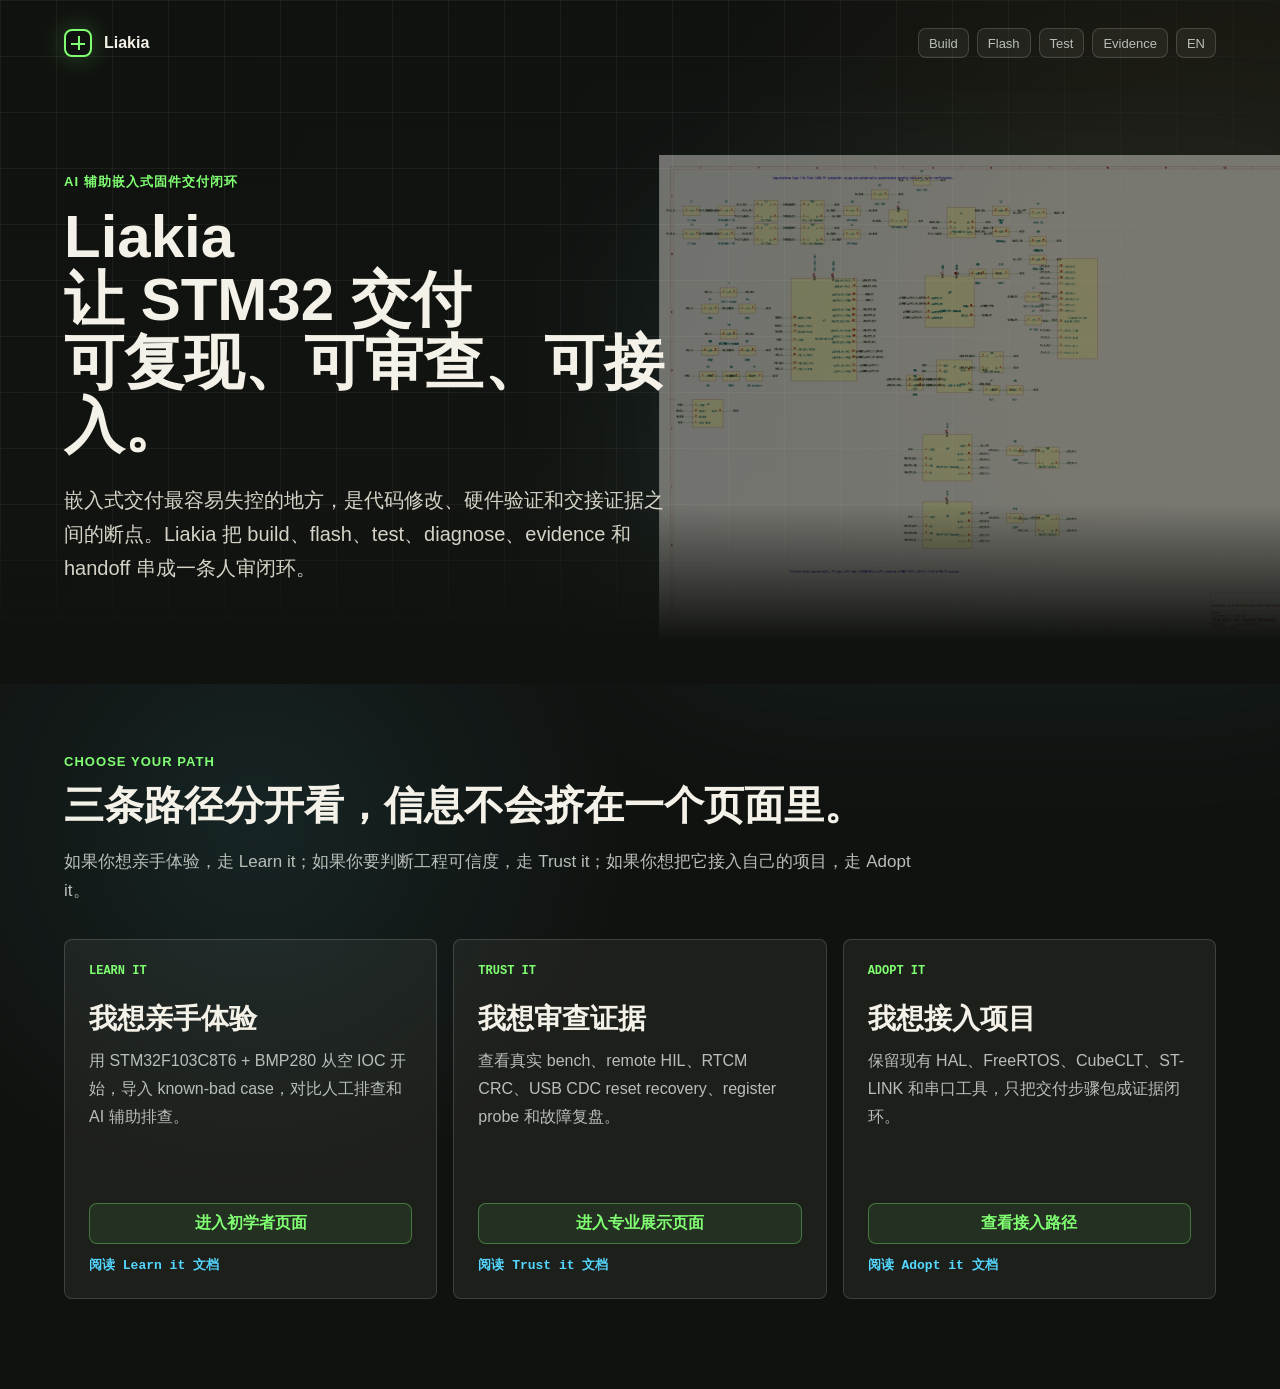
==== commit 3cc22512: "Sharpen Liakia narrative hooks" ====
--- a/docs/index.html
+++ b/docs/index.html
@@ -5,7 +5,7 @@
     <meta name="viewport" content="width=device-width, initial-scale=1">
     <meta name="description" content="Liakia 是面向 STM32 团队的 AI 辅助嵌入式固件交付闭环：build、flash、test、diagnose、evidence、handoff。">
     <title>Liakia — AI 辅助嵌入式固件交付闭环</title>
-    <link rel="stylesheet" href="./promo-demo/styles.css?v=liakia-split-20260522">
+    <link rel="stylesheet" href="./promo-demo/styles.css?v=liakia-narrative-20260522">
   </head>
   <body>
     <main class="page-shell">
@@ -33,7 +33,7 @@
             <span>可复现、可审查、可接入。</span>
           </h1>
           <p class="hero-copy">
-            Liakia 把 build、flash、test、diagnose、evidence 和 handoff 串成一条人审闭环。选择学习路径、证据审查路径，或直接了解如何接入你的 STM32 项目。
+            嵌入式交付最容易失控的地方，是代码修改、硬件验证和交接证据之间的断点。Liakia 把 build、flash、test、diagnose、evidence 和 handoff 串成一条人审闭环。
           </p>
         </div>
       </section>
--- a/docs/promo-demo/styles.css
+++ b/docs/promo-demo/styles.css
@@ -404,6 +404,10 @@
   gap: 16px;
 }
 
+.router-grid-two {
+  grid-template-columns: repeat(2, minmax(0, 1fr));
+}
+
 .route-card {
   min-height: 360px;
   border: 1px solid rgba(244, 241, 232, 0.16);
@@ -2399,6 +2403,48 @@
   line-height: 1.62;
 }
 
+.compare-grid {
+  display: grid;
+  grid-template-columns: repeat(2, minmax(0, 1fr));
+  gap: 16px;
+}
+
+.compare-card {
+  min-height: 360px;
+  border: 1px solid rgba(244, 241, 232, 0.16);
+  background: rgba(244, 241, 232, 0.055);
+  border-radius: 8px;
+  padding: 24px;
+}
+
+.compare-card.is-after {
+  border-color: rgba(128, 255, 114, 0.28);
+  background:
+    linear-gradient(135deg, rgba(128, 255, 114, 0.1), rgba(84, 215, 255, 0.045)),
+    rgba(244, 241, 232, 0.055);
+}
+
+.compare-card span {
+  color: var(--green);
+  font-family: "Cascadia Code", Consolas, monospace;
+  font-size: 12px;
+  font-weight: 800;
+  text-transform: uppercase;
+}
+
+.compare-card h3 {
+  margin: 24px 0 14px;
+  font-size: 26px;
+  line-height: 1.16;
+}
+
+.compare-card ul {
+  margin: 0;
+  padding-left: 18px;
+  color: var(--muted);
+  line-height: 1.72;
+}
+
 .case-ladder-grid {
   grid-template-columns: repeat(4, minmax(0, 1fr));
 }
@@ -2779,6 +2825,7 @@
   .case-board,
   .roi-model-grid,
   .remote-grid,
+  .compare-grid,
   .video-board {
     grid-template-columns: 1fr;
   }
@@ -2856,6 +2903,7 @@
   .remote-stats,
   .remote-flow,
   .router-grid,
+  .compare-grid,
   .lab-comparison {
     grid-template-columns: 1fr;
   }
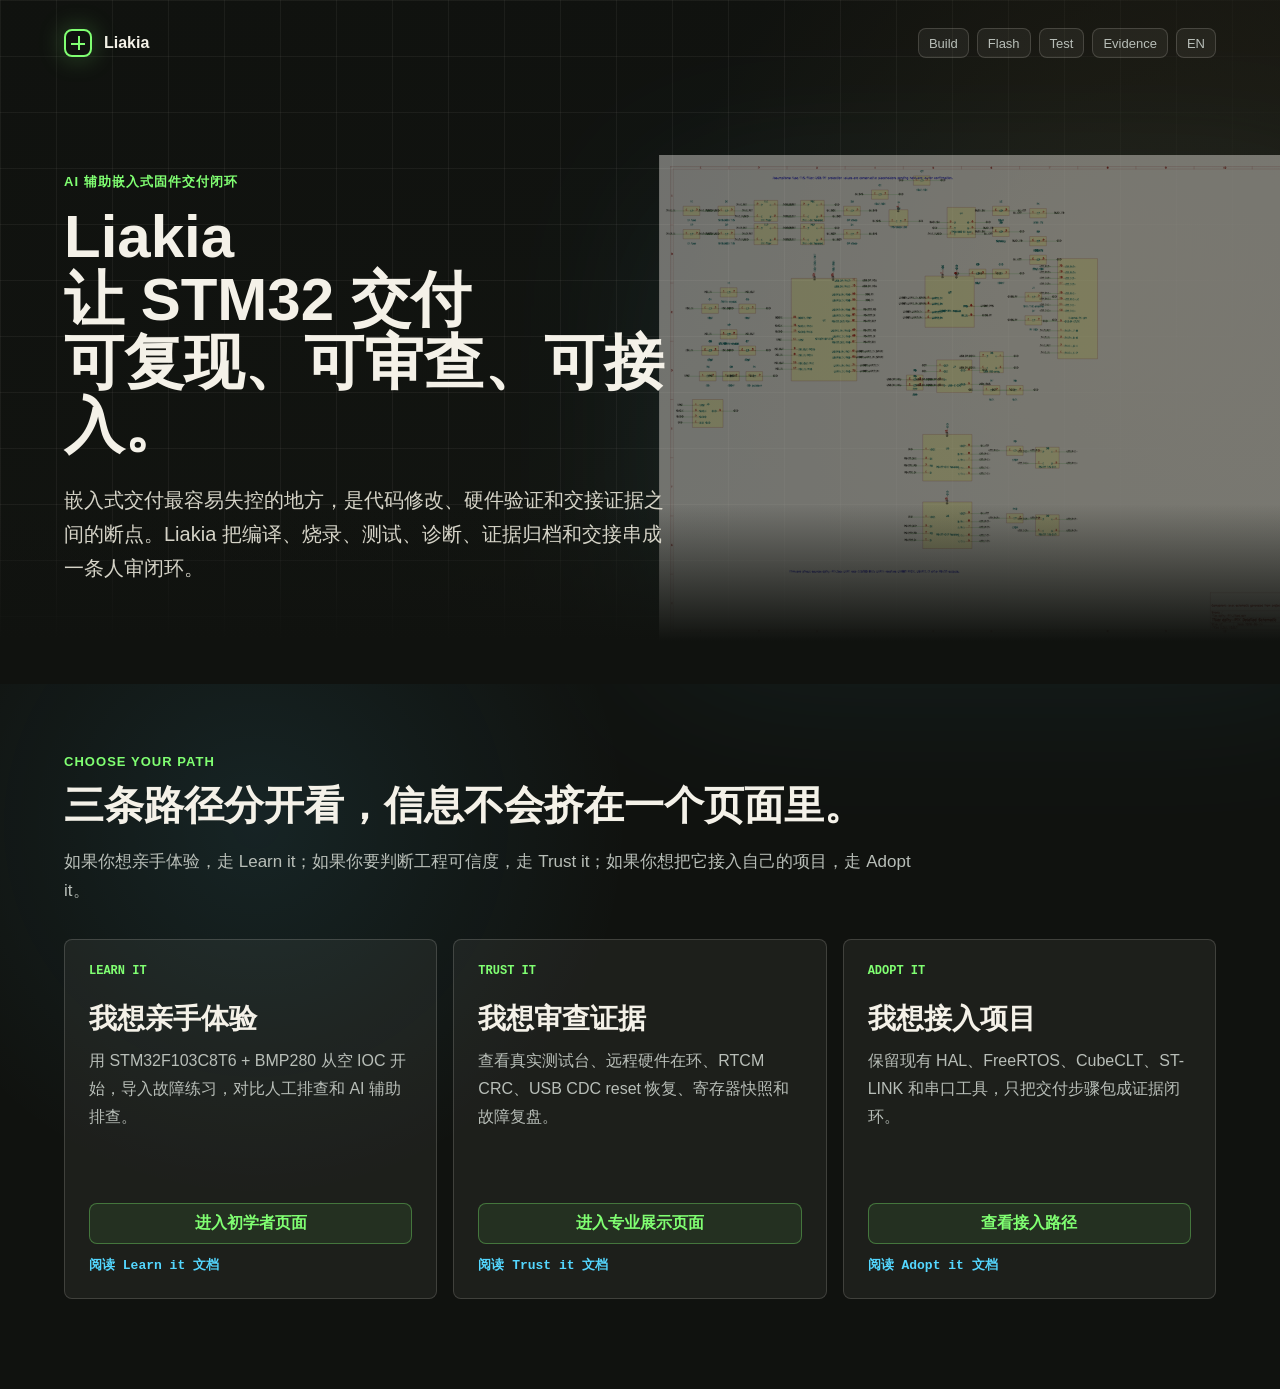
==== commit bc8174b6: "Polish Chinese docs and beginner page" ====
--- a/docs/index.html
+++ b/docs/index.html
@@ -3,9 +3,9 @@
   <head>
     <meta charset="utf-8">
     <meta name="viewport" content="width=device-width, initial-scale=1">
-    <meta name="description" content="Liakia 是面向 STM32 团队的 AI 辅助嵌入式固件交付闭环：build、flash、test、diagnose、evidence、handoff。">
+    <meta name="description" content="Liakia 是面向 STM32 团队的 AI 辅助嵌入式固件交付闭环：编译、烧录、测试、诊断、证据归档和交接。">
     <title>Liakia — AI 辅助嵌入式固件交付闭环</title>
-    <link rel="stylesheet" href="./promo-demo/styles.css?v=liakia-narrative-20260522">
+    <link rel="stylesheet" href="./promo-demo/styles.css?v=liakia-cn-polish-20260522">
   </head>
   <body>
     <main class="page-shell">
@@ -33,7 +33,7 @@
             <span>可复现、可审查、可接入。</span>
           </h1>
           <p class="hero-copy">
-            嵌入式交付最容易失控的地方，是代码修改、硬件验证和交接证据之间的断点。Liakia 把 build、flash、test、diagnose、evidence 和 handoff 串成一条人审闭环。
+            嵌入式交付最容易失控的地方，是代码修改、硬件验证和交接证据之间的断点。Liakia 把编译、烧录、测试、诊断、证据归档和交接串成一条人审闭环。
           </p>
         </div>
       </section>
@@ -48,14 +48,14 @@
           <article class="route-card">
             <span>learn it</span>
             <h3>我想亲手体验</h3>
-            <p>用 STM32F103C8T6 + BMP280 从空 IOC 开始，导入 known-bad case，对比人工排查和 AI 辅助排查。</p>
+            <p>用 STM32F103C8T6 + BMP280 从空 IOC 开始，导入故障练习，对比人工排查和 AI 辅助排查。</p>
             <a class="doc-link" href="./promo-demo/beginner.zh-CN.html">进入初学者页面</a>
             <a class="text-link" href="https://github.com/Sailiono/liakia-ai-embedded-workflow/blob/main/docs/learn-it/README.zh-CN.md">阅读 Learn it 文档</a>
           </article>
           <article class="route-card">
             <span>trust it</span>
             <h3>我想审查证据</h3>
-            <p>查看真实 bench、remote HIL、RTCM CRC、USB CDC reset recovery、register probe 和故障复盘。</p>
+            <p>查看真实测试台、远程硬件在环、RTCM CRC、USB CDC reset 恢复、寄存器快照和故障复盘。</p>
             <a class="doc-link" href="./promo-demo/professional.zh-CN.html">进入专业展示页面</a>
             <a class="text-link" href="https://github.com/Sailiono/liakia-ai-embedded-workflow/blob/main/docs/trust-it/README.zh-CN.md">阅读 Trust it 文档</a>
           </article>
--- a/docs/promo-demo/styles.css
+++ b/docs/promo-demo/styles.css
@@ -90,6 +90,14 @@
     linear-gradient(180deg, #11130f 0%, #18211f 100%);
 }
 
+.beginner-hero .hero-content {
+  max-width: 650px;
+}
+
+.beginner-hero .hero-copy {
+  max-width: 620px;
+}
+
 .professional-hero {
   background:
     linear-gradient(120deg, rgba(16, 18, 15, 0.96) 0%, rgba(16, 18, 15, 0.82) 48%, rgba(37, 30, 22, 0.78) 100%),
@@ -2403,6 +2411,277 @@
   line-height: 1.62;
 }
 
+.story-brief,
+.diagnosis-grid,
+.timeline-grid,
+.wiring-grid {
+  display: grid;
+  gap: 16px;
+}
+
+.story-brief {
+  grid-template-columns: repeat(3, minmax(0, 1fr));
+}
+
+.story-brief article,
+.diagnosis-card,
+.timeline-lane,
+.wiring-notes,
+.wiring-visual,
+.evidence-folder {
+  border: 1px solid rgba(244, 241, 232, 0.16);
+  background: rgba(244, 241, 232, 0.055);
+  border-radius: 8px;
+  padding: 22px;
+}
+
+.story-brief span,
+.diagnosis-card span,
+.timeline-lane span,
+.level-meta b {
+  color: var(--green);
+  font-family: "Cascadia Code", Consolas, monospace;
+  font-size: 12px;
+  font-weight: 800;
+  text-transform: uppercase;
+}
+
+.story-brief strong {
+  display: block;
+  margin: 18px 0 10px;
+  font-size: 22px;
+  line-height: 1.2;
+}
+
+.story-brief p {
+  margin: 0;
+  color: var(--muted);
+  line-height: 1.7;
+}
+
+.wiring-section {
+  background:
+    linear-gradient(180deg, rgba(84, 215, 255, 0.045), transparent 42%),
+    #11140f;
+}
+
+.wiring-grid {
+  grid-template-columns: minmax(420px, 1.25fr) minmax(260px, 0.75fr);
+  align-items: stretch;
+}
+
+.wiring-visual {
+  padding: 12px;
+  overflow: hidden;
+}
+
+.wiring-visual img {
+  display: block;
+  width: 100%;
+  height: 100%;
+  min-height: 360px;
+  object-fit: contain;
+}
+
+.wiring-notes ul,
+.evidence-folder ul,
+.diagnosis-card ul {
+  margin: 0;
+  padding: 0;
+  list-style: none;
+}
+
+.wiring-notes li {
+  display: grid;
+  grid-template-columns: 64px 1fr;
+  gap: 12px;
+  padding: 14px 0;
+  border-bottom: 1px solid rgba(244, 241, 232, 0.1);
+}
+
+.wiring-notes li:last-child,
+.evidence-folder li:last-child {
+  border-bottom: 0;
+}
+
+.wiring-notes b {
+  color: var(--cyan);
+  font-family: "Cascadia Code", Consolas, monospace;
+  font-size: 13px;
+}
+
+.wiring-notes span {
+  color: var(--muted);
+  line-height: 1.55;
+}
+
+.mission-map {
+  display: grid;
+  grid-template-columns: repeat(9, minmax(0, 1fr));
+  gap: 10px;
+}
+
+.mission-step {
+  position: relative;
+  min-height: 132px;
+  border: 1px solid rgba(244, 241, 232, 0.14);
+  background: rgba(244, 241, 232, 0.052);
+  border-radius: 8px;
+  padding: 14px;
+}
+
+.mission-step::after {
+  content: "";
+  position: absolute;
+  top: 50%;
+  right: -11px;
+  width: 10px;
+  height: 2px;
+  background: rgba(84, 215, 255, 0.45);
+}
+
+.mission-step:last-child::after {
+  display: none;
+}
+
+.mission-step span,
+.mission-step em {
+  display: block;
+  font-family: "Cascadia Code", Consolas, monospace;
+  font-size: 12px;
+  font-style: normal;
+}
+
+.mission-step span {
+  color: var(--cyan);
+  font-weight: 800;
+}
+
+.mission-step strong {
+  display: block;
+  margin: 20px 0 10px;
+  font-size: 16px;
+  line-height: 1.15;
+}
+
+.mission-step em {
+  color: var(--muted);
+  line-height: 1.45;
+}
+
+.mission-step.is-pass {
+  border-color: rgba(128, 255, 114, 0.28);
+  background: rgba(128, 255, 114, 0.065);
+}
+
+.mission-step.is-warn {
+  border-color: rgba(255, 184, 77, 0.32);
+  background: rgba(255, 184, 77, 0.065);
+}
+
+.mission-step.is-fail {
+  border-color: rgba(255, 107, 100, 0.34);
+  background: rgba(255, 107, 100, 0.07);
+}
+
+.evidence-folder li {
+  min-height: 38px;
+  display: flex;
+  align-items: center;
+  border-bottom: 1px solid rgba(244, 241, 232, 0.1);
+  color: var(--cyan);
+  font-family: "Cascadia Code", Consolas, monospace;
+  font-size: 13px;
+}
+
+.evidence-folder li::before {
+  content: "";
+  width: 12px;
+  height: 9px;
+  margin-right: 10px;
+  border-radius: 2px;
+  background: var(--amber);
+  box-shadow: 0 -4px 0 rgba(255, 184, 77, 0.38);
+}
+
+.diagnosis-grid {
+  grid-template-columns: repeat(3, minmax(0, 1fr));
+}
+
+.diagnosis-card.is-ai {
+  border-color: rgba(167, 139, 250, 0.34);
+  background:
+    linear-gradient(135deg, rgba(167, 139, 250, 0.11), rgba(84, 215, 255, 0.045)),
+    rgba(244, 241, 232, 0.055);
+}
+
+.diagnosis-card li {
+  min-height: 34px;
+  color: var(--muted);
+  line-height: 1.55;
+  padding: 9px 0;
+  border-bottom: 1px solid rgba(244, 241, 232, 0.09);
+}
+
+.diagnosis-card li:last-child {
+  border-bottom: 0;
+}
+
+.timeline-grid {
+  grid-template-columns: repeat(2, minmax(0, 1fr));
+}
+
+.timeline-lane {
+  position: relative;
+  min-height: 380px;
+}
+
+.timeline-lane.is-ai {
+  border-color: rgba(84, 215, 255, 0.3);
+  background:
+    linear-gradient(135deg, rgba(84, 215, 255, 0.1), rgba(128, 255, 114, 0.045)),
+    rgba(244, 241, 232, 0.055);
+}
+
+.timeline-lane ol {
+  margin: 18px 0;
+  padding-left: 22px;
+  color: var(--muted);
+  line-height: 1.8;
+}
+
+.timeline-lane li::marker {
+  color: var(--cyan);
+  font-family: "Cascadia Code", Consolas, monospace;
+}
+
+.timeline-lane strong {
+  display: block;
+  margin-top: 18px;
+  border-top: 1px solid rgba(244, 241, 232, 0.12);
+  padding-top: 16px;
+  color: var(--ink);
+  line-height: 1.55;
+}
+
+.level-meta {
+  display: grid;
+  gap: 8px;
+  margin-top: 8px;
+}
+
+.level-meta b {
+  min-height: 30px;
+  display: flex;
+  align-items: center;
+  border: 1px solid rgba(84, 215, 255, 0.18);
+  background: rgba(84, 215, 255, 0.055);
+  border-radius: 8px;
+  padding: 6px 10px;
+  color: var(--cyan);
+  text-transform: none;
+}
+
 .compare-grid {
   display: grid;
   grid-template-columns: repeat(2, minmax(0, 1fr));
@@ -2826,6 +3105,10 @@
   .roi-model-grid,
   .remote-grid,
   .compare-grid,
+  .wiring-grid,
+  .mission-map,
+  .diagnosis-grid,
+  .timeline-grid,
   .video-board {
     grid-template-columns: 1fr;
   }
@@ -2860,9 +3143,18 @@
 }
 
 @media (max-width: 760px) {
+  html,
+  body {
+    overflow-x: hidden;
+    width: 100%;
+    max-width: 100%;
+  }
+
   .hero {
     min-height: auto;
     padding-bottom: 42px;
+    width: 100%;
+    max-width: 100%;
   }
 
   .topbar {
@@ -2871,23 +3163,39 @@
   }
 
   h1 {
-    font-size: 42px;
+    font-size: 36px;
+    width: calc(100vw - 72px) !important;
+    max-width: calc(100vw - 72px) !important;
+    line-height: 1.1;
+    word-break: break-word;
   }
 
   h2,
   .closing-section h2 {
-    font-size: 32px;
+    font-size: 28px;
+    width: calc(100vw - 72px) !important;
+    max-width: calc(100vw - 72px) !important;
+    line-height: 1.18;
+    word-break: break-word;
+  }
+
+  .hero-content,
+  .section-heading,
+  .hero-copy,
+  .section-lede {
+    width: calc(100vw - 72px) !important;
+    max-width: calc(100vw - 72px) !important;
+    min-width: 0;
+    word-break: break-word;
   }
 
   .hero-copy {
-    font-size: 17px;
+    font-size: 15px;
+    line-height: 1.75;
   }
 
   .board-ghost {
-    width: 92vw;
-    right: -32vw;
-    bottom: 18vh;
-    opacity: 0.18;
+    display: none;
   }
 
   .pipeline,
@@ -2904,8 +3212,30 @@
   .remote-flow,
   .router-grid,
   .compare-grid,
+  .story-brief,
+  .wiring-grid,
+  .mission-map,
+  .diagnosis-grid,
+  .timeline-grid,
   .lab-comparison {
     grid-template-columns: 1fr;
+  }
+
+  .mission-step {
+    min-height: 96px;
+  }
+
+  .mission-step::after {
+    top: auto;
+    right: auto;
+    left: 22px;
+    bottom: -11px;
+    width: 2px;
+    height: 10px;
+  }
+
+  .wiring-visual img {
+    min-height: 260px;
   }
 
   .remote-flow div {
